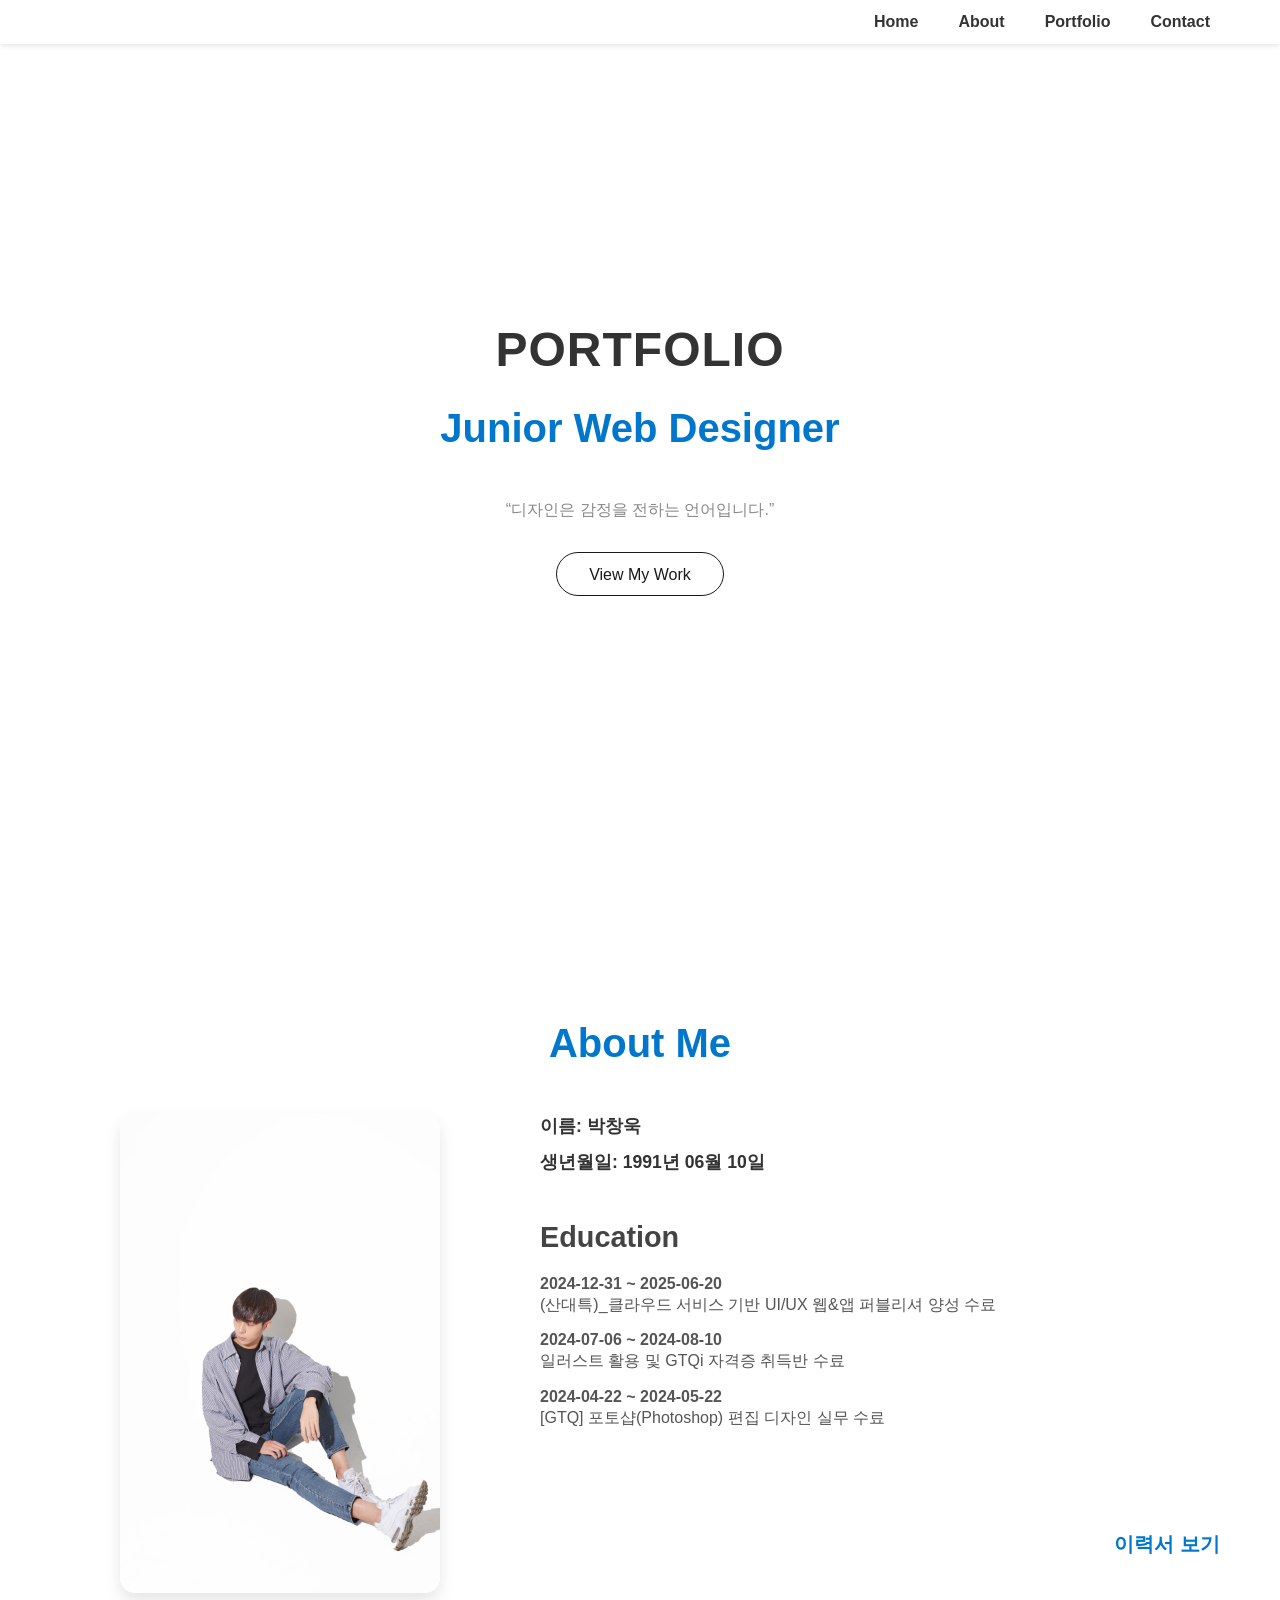
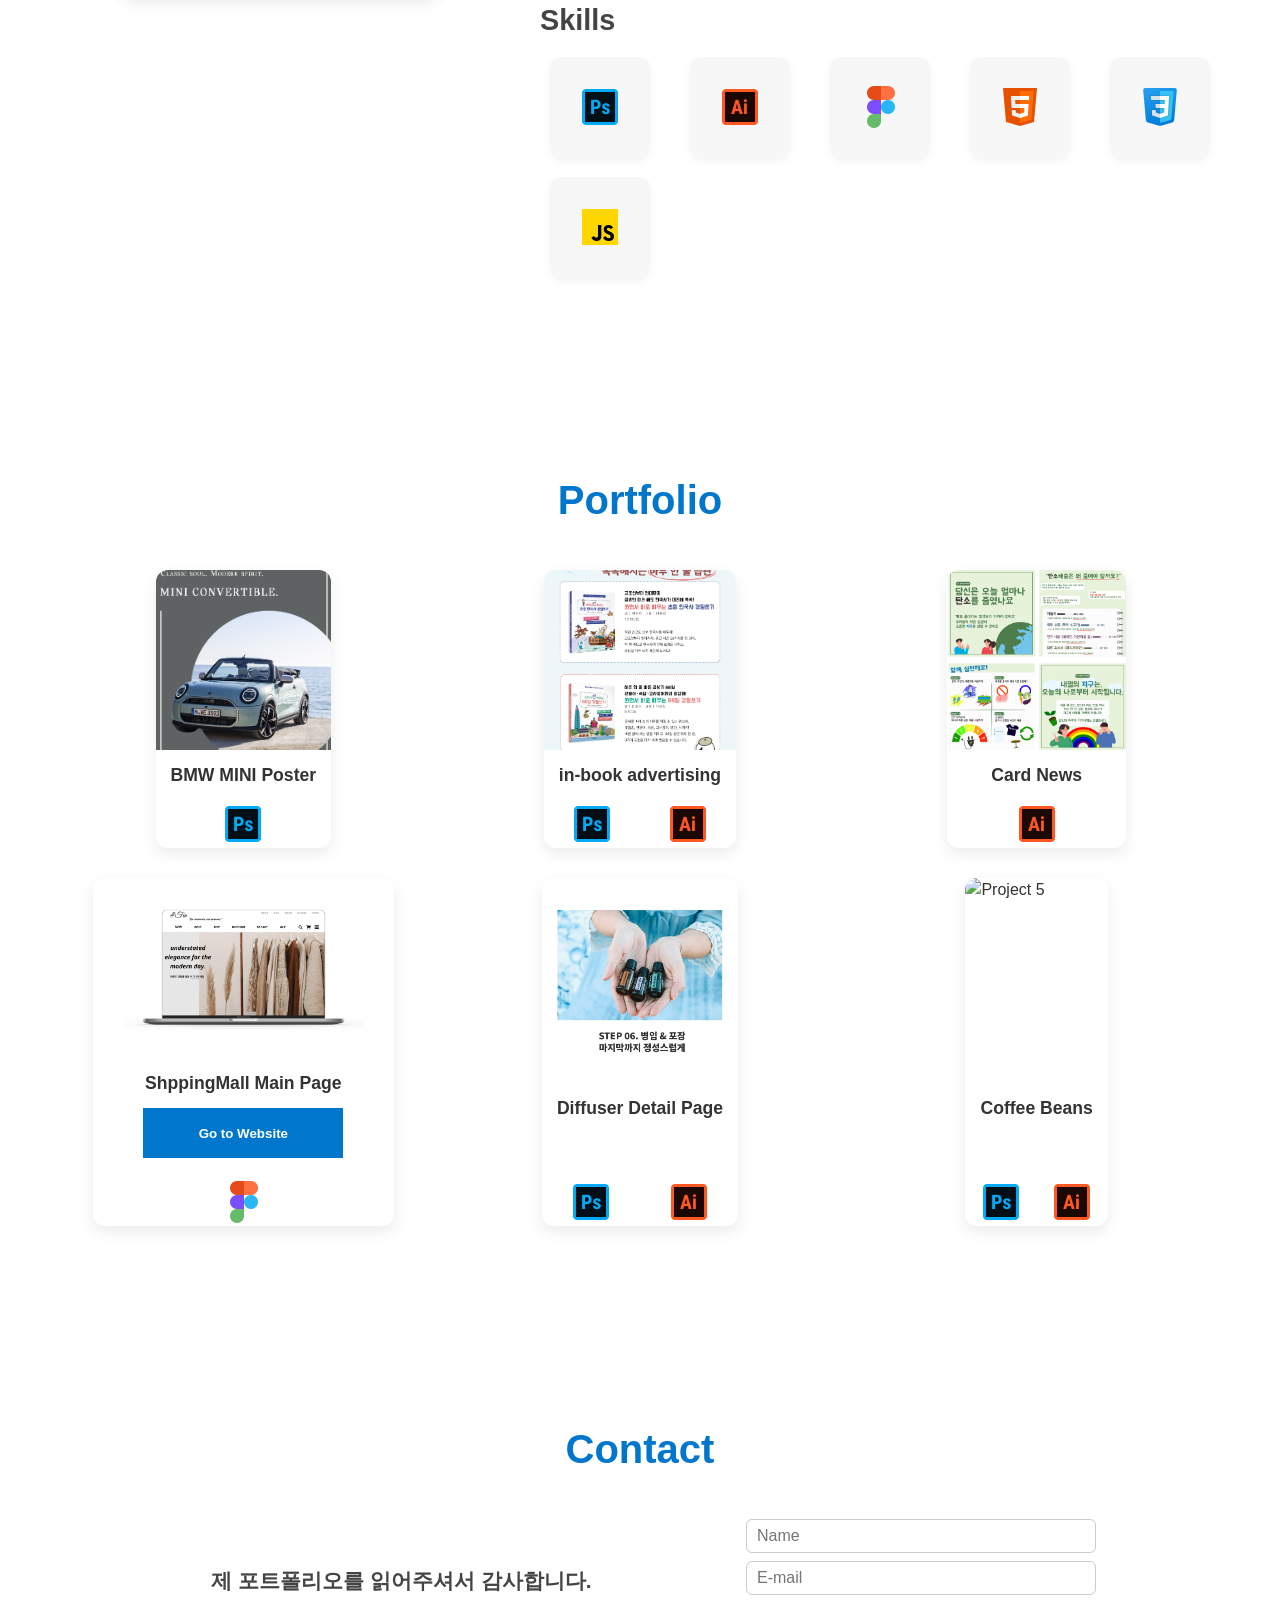
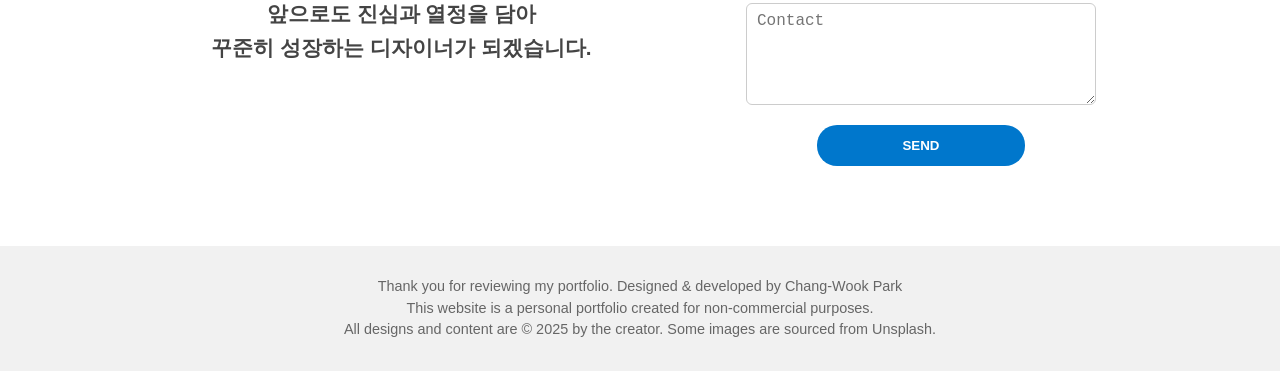
==== index.html @ ea486bee "Add files via upload" ====
<!DOCTYPE html>
<html lang="ko">
<head>
  <meta charset="UTF-8" />
  <meta name="viewport" content="width=device-width,initial-scale=1,minimum-scale=1,maximum-scale=1,user-scalable=no" />
  <title>신입 웹 디자이너 박창욱 포트폴리오</title>
  <link rel="stylesheet" href="style.css">
</head>
<body>

<header>
  <div class="container">
    <h1 class="logo"></h1>
    <nav>
      <ul>
        <li><a href="#intro" tabindex="1">Home</a></li>
        <li><a href="#about" tabindex="2">About</a></li>
        <li><a href="#portfolio" tabindex="3">Portfolio</a></li>
        <li><a href="#contact" tabindex="4">Contact</a></li>
      </ul>
    </nav>
  </div>
</header>

<section class="intro" id="intro">
  <div class="intro-inner">
    <h1>PORTFOLIO</h1>
    <h2>Junior Web Designer</h2>
    <p class="tagline">“디자인은 감정을 전하는 언어입니다.”</p>
    <a href="#portfolio" class="cta">View My Work</a>
  </div>
</section>

<section id="about" tabindex="-1">
  <h2>About Me</h2>
  <div class="about-flex">
    <div class="profile-pic">
      <img src="img/profile1.jpg" alt="프로필 사진" />
    </div>
    <div class="profile-info">
      <p><strong>이름:</strong> 박창욱</p>
      <p><strong>생년월일:</strong> 1991년 06월 10일</p>

      <div class="education">
        <h3>Education</h3>
        <ul>
          <li><strong>2024-12-31 ~ 2025-06-20</strong><br/>(산대특)_클라우드 서비스 기반 UI/UX 웹&amp;앱 퍼블리셔 양성 수료</li>
          <li><strong>2024-07-06 ~ 2024-08-10</strong><br/>일러스트 활용 및 GTQi 자격증 취득반 수료</li>
          <li><strong>2024-04-22 ~ 2024-05-22</strong><br/>[GTQ] 포토샵(Photoshop) 편집 디자인 실무 수료</li>
        </ul>
      </div>

      <div class="submit">
        <a href="img/박창욱 입사지원서.pdf" target="_blank"><p>이력서 보기</p></a>
        
      </div>

      <div class="skills">
        <h3>Skills</h3>
        <div class="skill-grid">
          <div class="skill-item"><img src="img/icons8-포토샵-48.png" alt="Skill 1" /></div>
          <div class="skill-item"><img src="img/icons8-어도비-일러스트-레이터-48.png" alt="Skill 2" /></div>
          <div class="skill-item"><img src="img/icons8-피그마-48.png" alt="Skill 3" /></div>
          <div class="skill-item"><img src="img/icons8-html-48.png" alt="Skill 4" /></div>
          <div class="skill-item"><img src="img/icons8-css3-48.png" alt="Skill 5" /></div>
          <div class="skill-item"><img src="img/icons8-자바-스크립트-48.png" alt="Skill 5" /></div>
          
        </div>
      </div>
    </div>
  </div>
</section>

<section id="portfolio" tabindex="-1">
  <h2>Portfolio</h2>

  <div class="portfolio-grid">
    <div class="item"  data-num="1" tabindex="0" data-img="img/MINI 포스터(완).png" data-title="BMW MINI Poster" >
      <img src="img/MINI 포스터(완).png" alt="Project 1"/>
      <h3>BMW MINI Poster</h3>
      <img class="icon" src="img/icons8-포토샵-48.png" alt="포토샵">
    </div>

    <div class="item" data-num="2"  tabindex="0" data-img="img/내지광고.jpg" data-title="in-book advertising">
      <img src="img/내지광고.jpg" alt="Project 2"/>
      <h3>in-book advertising</h3>
      <div class="pic">
         <img class="icon" src="img/icons8-포토샵-48.png" alt="포토샵">
      <img class="icon" src="img/icons8-어도비-일러스트-레이터-48.png" alt="일러스트">
      </div>
     
    </div>

    <div class="item" data-num="3"  tabindex="0" data-img="img/저탄소 카드뉴스.jpg" data-title="Card News">
      <img src="img/저탄소 카드뉴스.jpg" alt="Project 3"/>
      <h3>Card News</h3>
      <img class="icon" src="img/icons8-어도비-일러스트-레이터-48.png" alt="일러스트">
    </div>

    <div class="item" data-num="4"  tabindex="0" data-img="img/쇼핑몰 메인페이지.png" data-title="ShppingMall Main Page">
      <img src="img/쇼핑몰 메인페이지.png" alt="Project 4"/>
      <h3>ShppingMall Main Page</h3>
      <a href="https://www.figma.com/design/06BhdgY4nVLf5hZEMC6eKv/%ED%8F%AC%ED%8A%B8%ED%8F%B4%EB%A6%AC%EC%98%A4?node-id=15-3&m=dev&t=gw4wJwScBaz5dGKR-1" target="_blank">
      <button class="go">Go to Website</button>
      <img class="icon2" src="img/icons8-피그마-48.png" alt="피그마">
      </a>
    </div>

    <div class="item" data-num="5" id="item5" data-img="img/디퓨저 상세페이지 완완.jpg" data-title="Diffuser Detail Page">
      <img src="img/디퓨저 상세페이지 완완.jpg" alt="Project 4" />
      <h3>Diffuser Detail Page</h3>
      <div class="pic">
        <img class="icon3" src="img/icons8-포토샵-48.png" alt="포토샵">
      <img class="icon3" src="img/icons8-어도비-일러스트-레이터-48.png" alt="일러스트">
      </div>
    </div> 

     <div class="item" data-num="6" id="item5" data-img="img/원두 상세페이지 완완.jpg" data-title="Coffee Beans">
      <img src="img/원두 상세페이지 완완.jpg" alt="Project 5" />
      <h3>Coffee Beans</h3>
      <div class="pic">
        <img class="icon3" src="img/icons8-포토샵-48.png" alt="포토샵">
      <img class="icon3" src="img/icons8-어도비-일러스트-레이터-48.png" alt="일러스트">
      </div>
    </div> 

    <!-- <div class="item" data-num="6"  tabindex="0" data-img="img/원두 상세페이지.png" data-title="Coffee Beans">
      <img src="img/원두.png" alt="Project 6" />
      <h3>Coffee Beans</h3>
       <div class="pic">
        <img class="icon3" src="img/icons8-포토샵-48.png" alt="포토샵">
      <img class="icon3" src="img/icons8-어도비-일러스트-레이터-48.png" alt="일러스트">
      </div>
    </div> -->

  </div>
</section>

<section id="contact" tabindex="-1"> <h2>Contact</h2>
  <div class="wrap">
    <div class="last">
      <p>제 포트폴리오를 읽어주셔서 감사합니다.<br>
        앞으로도 진심과 열정을 담아 <br> 
        꾸준히 성장하는 디자이너가 되겠습니다.</p>
    </div>
    <div class="wrapcontact">
      <input type="text" id="name" class="name" placeholder="Name">
      <input type="email" id="email" class="email" placeholder="E-mail">
      <textarea name="text1" id="text1" placeholder="Contact"></textarea>
      <button class="send">SEND</button>
    </div>
  </div>
</section>

<footer>
  <p>Thank you for reviewing my portfolio. Designed & developed by Chang-Wook Park</p>
  <p>This website is a personal portfolio created for non-commercial purposes.</p>
  <p>All designs and content are © 2025 by the creator. Some images are sourced from Unsplash.</p>
</footer>

<!-- 모달 팝업 -->
<div id="modal" class="modal" role="dialog" aria-modal="true" aria-labelledby="modalTitle" tabindex="-1">
  <div class="modal-content">
    <button class="modal-close" aria-label="닫기">&times;</button>
    <h3 id="modalTitle"></h3>
    <img src="" alt="" />
  </div>
</div>

<script>
  const modal = document.getElementById('modal');
  const modalTitle = modal.querySelector('#modalTitle');
  const modalImg = modal.querySelector('img');
  const modalClose = modal.querySelector('.modal-close');

  document.querySelectorAll('.portfolio-grid .item').forEach(item => {
    item.addEventListener('click', (e) => {
      const temp =parseInt(item.getAttribute('data-num')) ;
      
          if(temp === 5 || temp === 6){
            return openModal2(item);
          }else{    
            return openModal(item)
            }
      }
    );
    item.addEventListener('keydown', e => {
      if(e.key === 'Enter') openModal(item);
    });
  });
 function openModal2(item) {
    modalTitle.textContent = item.dataset.title;
    modalImg.src = item.dataset.img;
    modalImg.alt = item.dataset.title;
    modal.classList.add('show');
    document.querySelector('.modal-content').classList.add('show2')
      document.querySelector('.modal-content img').classList.add('imgadd')
    modal.focus();
  }  

  function openModal(item) {
    modalTitle.textContent = item.dataset.title;
    modalImg.src = item.dataset.img;
    modalImg.alt = item.dataset.title;
    modal.classList.add('show');
    modal.focus();
  }

  function closeModal() {
    modal.classList.remove('show');
    document.querySelector('.modal-content').classList.remove('show2')
    document.querySelector('.modal-content img').classList.remove('imgadd')
    modalImg.src = '';
    modalTitle.textContent = '';
  }

  modalClose.addEventListener('click', closeModal);
  modal.addEventListener('click', e => {
    if(e.target === modal) closeModal();
  });
  window.addEventListener('keydown', e => {
    if(e.key === 'Escape' && modal.classList.contains('show')) {
      closeModal();
    }
  });
</script>

</body>
</html>
---- style.css ----
@import url('https://fonts.googleapis.com/css2?family=SUIT:wght@300;600&display=swap');
* {
                margin: 0;
                padding: 0;
                box-sizing: border-box;
}

body {
                font-family: 'Noto Sans KR', sans-serif;
                line-height: 1.5;
                background: #fff;
                color: #333;
                scroll-behavior: smooth;
}

a {
                text-decoration: none;
                color: inherit;
}

ul {
                list-style: none;
}

img {
                max-width: 100%;
                display: block;
}

/* 헤더 */
header {
                position: fixed;
                top: 0;
                width: 100%;
                background: #fff;
                box-shadow: 0 2px 5px rgba(0, 0, 0, 0.1);
                z-index: 1000;
}

.container {
                max-width: 1200px;
                margin: 0 auto;
                padding: 10px 20px;
                display: flex;
                justify-content: space-between;
                align-items: center;
}

/* .logo {
                font-weight: 700;
                font-size: 1.5rem;
                color: #0077cc;
} */

nav ul {
                display: flex;
                gap: 20px;
}

nav ul li a {
                font-weight: 600;
                padding: 8px 10px;
                border-radius: 4px;
                transition: background-color 0.3s ease;
}

nav ul li a:hover,
nav ul li a:focus {
                background-color: #0077cc;
                color: white;
                outline: none;
}

/* 메인 비주얼 */
.intro {
  height: 100vh;
  display: flex;
  align-items: center;
  justify-content: center;
  text-align: center;
  background-color: #fff;
  padding: 2rem;
}

.intro-inner {
  animation: fadeIn 1.2s ease-in-out;
}

h1 {
  font-size: 3rem;
  font-weight: 600;
  letter-spacing: 1px;
}

h2 {
  font-size: 1.5rem;
  font-weight: 300;
  color: #666;
  margin: 0.8rem 0 1.5rem;
}

.tagline {
  font-size: 1rem;
  color: #888;
  margin-bottom: 2.5rem;
}

.cta {
  text-decoration: none;
  padding: 0.8rem 2rem;
  border: 1px solid #1a1a1a;
  border-radius: 40px;
  color: #1a1a1a;
  font-weight: 500;
  transition: all 0.3s ease;
}

.cta:hover {
  background-color: #1a1a1a;
  color: #fff;
}

@keyframes fadeIn {
  from { opacity: 0; transform: translateY(30px); }
  to { opacity: 1; transform: translateY(0); }
}

/* 섹션 공통 */
section {
                padding: 100px 20px 80px;
                max-width: 1200px;
                margin: 0 auto;
}

section h2 {
                font-size: 2.5rem;
                font-weight: 700;
                margin-bottom: 40px;
                color: #0077cc;
                text-align: center;
}

/* About 섹션 */
#about .about-flex {
                display: flex;
                flex-wrap: wrap;
                gap: 40px;
                align-items: flex-start;
                justify-content: center;
}

.profile-pic {
                flex: 1 1 280px;
                max-width: 320px;
                margin-left: 60px;
                margin-right: 60px;
                border-radius: 15px;
                overflow: hidden;
                box-shadow: 0 8px 16px rgba(0, 0, 0, 0.1);
}

.profile-pic img {
                width: 100%;
                height: 100%;
                object-fit: cover;
                display: block;
}

.profile-info {
                flex: 2 1 480px;
}

.profile-info p {
                font-size: 1.1rem;
                margin-bottom: 10px;
                font-weight: 600;
}

.portfolio-grid .go {
                width: 200px;
                height: 50px;
                border-radius: 0;
                margin: auto;
                display: flex;
                justify-content: center;
                align-items: center;

}

.portfolio-grid .icon{
                width: 10px;
                height: 10px;
}

.icon{
                width: auto !important;
                height: auto !important;
                margin: auto;
}
.icon2{
                width: auto !important;
                height: auto !important;
                margin: auto;
                margin-top: 20px;      
}
.pic{
                display: flex;
                
}
.icon3{
                width: auto !important;
                height: auto !important;
                margin: auto;
                margin-top: 20px;
                display: flex;
}



/* Education */
.education {
                margin-top: 40px;
}

.education h3 {
                font-size: 1.8rem;
                margin-bottom: 15px;
                color: #444;
                font-weight: 700;
}

.education ul li {
                font-weight: 500;
                font-size: 1rem;
                margin-bottom: 15px;
                color: #555;
                line-height: 1.3;
}

/* submit */
.submit{
  margin-top: 100px;
  color: #0077cc;
  text-align: end;
}
.submit p{
  font-size: 20px;
}

/* Skills */
.skills {
                margin-top: 40px;
}

.skills h3 {
                font-size: 1.8rem;
                margin-bottom: 15px;
                color: #444;
                font-weight: 700;
}

.skill-grid {
                display: grid;
                grid-template-columns: repeat(auto-fit, minmax(100px, 1fr));
                gap: 20px;
                justify-items: center;
                align-items: center;
}

.skill-item {
                background: #f7f7f7;
                border-radius: 12px;
                box-shadow: 0 4px 8px rgba(0, 0, 0, 0.05);
                padding: 15px;
                width: 100px;
                height: 100px;
                display: flex;
                justify-content: center;
                align-items: center;
                cursor: default;
                transition: transform 0.3s ease;
}

.skill-item img {
                max-width: 60px;
                max-height: 60px;
                object-fit: contain;
}

.skill-item:hover {
                transform: scale(1.1);
}

/* Portfolio */
#portfolio .portfolio-grid {
                display: grid;
                grid-template-columns: repeat(auto-fit, minmax(280px, 1fr));
                gap: 30px;
                justify-items: center;
                align-items: stretch;
}

.portfolio-grid .item {
                background: #fff;
                border-radius: 12px;
                box-shadow: 0 6px 15px rgba(0, 0, 0, 0.08);
                overflow: hidden;
                cursor: pointer;
                outline: none;
                transition: transform 0.3s ease;
                display: flex;
                flex-direction: column;
}

.portfolio-grid .item:hover,
.portfolio-grid .item:focus {
                transform: translateY(-8px);
                box-shadow: 0 12px 25px rgba(0, 0, 0, 0.15);
}

.portfolio-grid .item img {
                width: 100%;
                height: 180px;
                object-fit: cover;
                display: block;
}

.portfolio-grid .item h3 {
                font-weight: 700;
                font-size: 1.1rem;
                padding: 12px 15px;
                text-align: center;
                flex-grow: 1;
                display: flex;
                align-items: center;
                justify-content: center;
}

/* 모달 팝업 */
.modal {
                display: none;
                position: fixed;
                inset: 0;
                background: rgba(0, 0, 0, 0.75);
                justify-content: center;
                align-items: center;
                z-index: 9999;
                padding: 20px;
}

.modal.show {
                display: flex;
}

.modal .show2 {
                overflow-y: scroll;
                width: auto;
}

.modal-content {
                background: white;
                border-radius: 15px;
                max-width: 90vw;
                max-height: 90vh;
                padding: 20px;
                position: relative;
                overflow: auto;
                text-align: center;
                box-shadow: 0 8px 24px rgba(0, 0, 0, 0.3);
}

.modal-content img {
                max-width: 100%;
                max-height: 70vh;
                border-radius: 10px;
}

.modal-content .imgadd {
               width: 100%;
                max-height: none;
                border-radius: 10px;
}


.modal-content h3 {
                margin-bottom: 15px;
                font-weight: 700;
                font-size: 1.5rem;
                color: #0077cc;
}

.modal-close {
                position: absolute;
                top: 0;
                right: 0;
                background: transparent;
                border: none;
                font-size: 2rem;
                font-weight: 700;
                cursor: pointer;
                color: #333;
                transition: color 0.3s ease;
}

.modal-close:hover,
.modal-close:focus {
                color: #0077cc;
                outline: none;
}

/* Contact */
#contact {
                text-align: center;
                color: #555;
}

#contact .wrap {
                display: flex;
                flex-wrap: wrap;
                justify-content: center;
                gap: 40px;
}

#contact .last {
                width: 45%;
                min-width: 260px;
                box-sizing: border-box;
                padding-top: 45px;
                padding-left: 85px;
}

#contact .last p {
                font-size: 1.3rem;
                color: #444;
                margin-bottom: 18px;
                line-height: 1.6;
                text-align: center;
                font-weight: bold;
}

#contact .wrapcontact {
                width: 45%;
                min-width: 260px;
                margin-left: 0;
                box-sizing: border-box;
                display: flex;
                flex-direction: column;
                align-items: center;
}

.wrapcontact input {
                display: block;
                margin-bottom: 8px;
                width: 90%;
                max-width: 350px;
                height: 38px;
                padding: 6px 10px;
                font-size: 1rem;
                border-radius: 6px;
                border: 1px solid #ccc;
                box-sizing: border-box;
}

.wrapcontact .send {
                width: 40%;
                height: 20%;
}

textarea {
                width: 90%;
                max-width: 350px;
                height: 120px;
                padding: 8px 10px;
                font-size: 1rem;
                border-radius: 6px;
                border: 1px solid #ccc;
                box-sizing: border-box;
                resize: vertical;
}

button {
                margin-top: 20px;
                width: 55px;
                height: 38px;
                border: 0;
                cursor: pointer;
                background: #0077cc;
                color: #fff;
                font-weight: 700;
                border-radius: 20px;
                transition: background 0.3s;
}

button:hover,
button:focus {
                background: #005fa3;
                outline: none;
}

footer {
                text-align: center;
                padding: 30px 20px;
                background: #f1f1f1;
                color: #666;
                font-size: 0.9rem;
}
/* 슬라이더 */
.slider {
  overflow: hidden;
  width: 100%;
  max-width: 1200px;
  margin: 0 auto;
}

.slides {
  display: flex;
  transition: transform 0.6s ease;
}

.slides .item {
  flex: 0 0 calc(100% / 3); /* 한 화면에 3개 */
  padding: 10px;
  box-sizing: border-box;
  text-align: center;
}


/* 반응형*/
@media (max-width: 900px) {
                #contact .wrap {
                                flex-direction: column;
                                align-items: center;
                                gap: 24px;
                }

                #contact .last,
                #contact .wrapcontact {
                                width: 90%;
                                min-width: 0;
                                margin-left: 0;
                }

                #contact .last {
                                width: 90%;
                                min-width: 0;
                                padding-top: 24px;
                                padding-left: 0;
                }

                .profile-info {
                                flex: none;
                }
}

@media (max-width: 768px) {
                .about-flex {
                                flex-direction: column;
                                align-items: center;
                }

                .profile-info {
                                max-width: 100%;
                }

                nav ul {
                                gap: 10px;
                }

                .main-visual h1 {
                                font-size: 2.2rem;
                }

                section {
                                padding: 70px 15px 60px;
                }

                .wrapcontact input,
                textarea {
                                width: 100%;
                                max-width: 100%;
                                font-size: 0.95rem;
                }

                button {
                                width: 100%;
                                min-width: 0;
                }

                #contact .last {
                                width: 100%;
                                padding-top: 16px;
                                padding-left: 0;
                }

                #contact .last p {
                                font-size: 20px;
                                text-align: center;
                }

                #about .about-flex {
                                align-items: center;
                }

                .wrapcontact .send {
                                width: 100px;
                                height: 40px;
                }

                .modal-close {
                                position: absolute;
                                top: 0;
                                right: 0;
                }
                .modal-close{
                                width: 60px;
                                height: 40px;
                                
                }
}
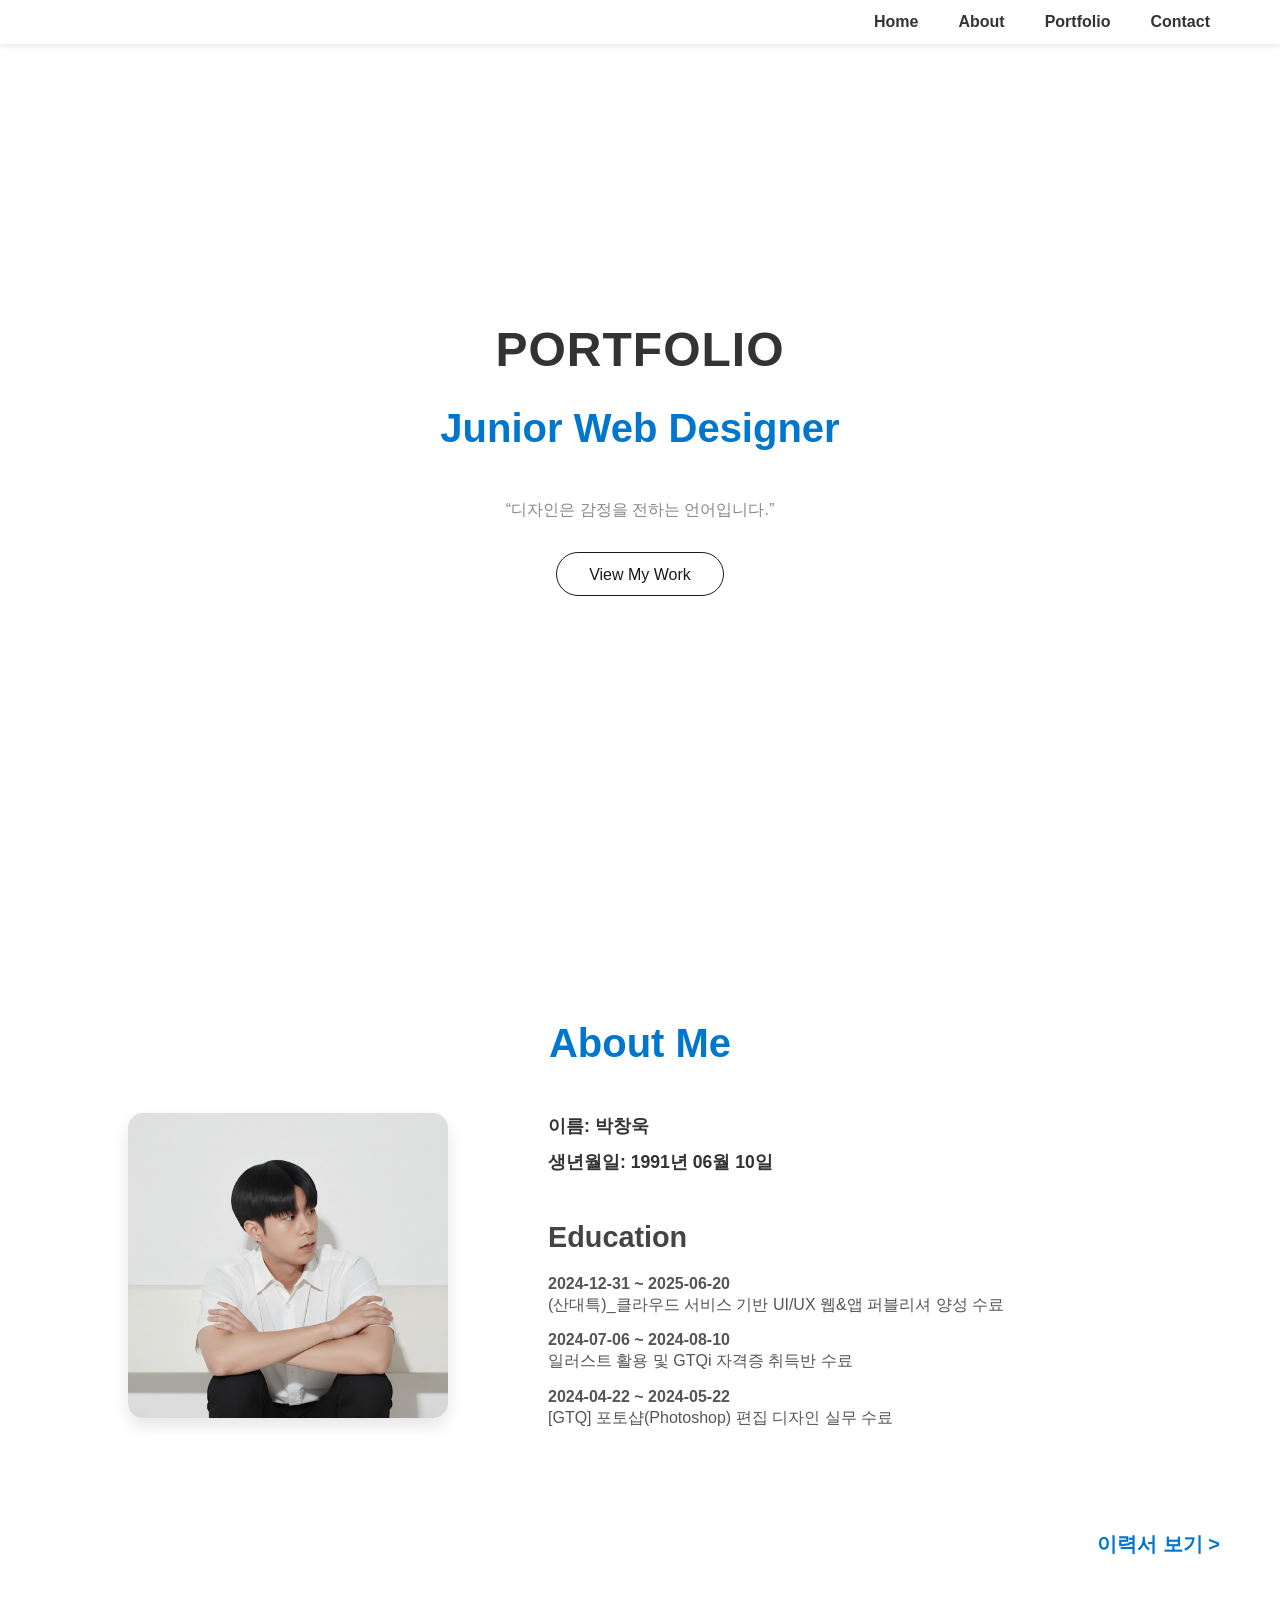
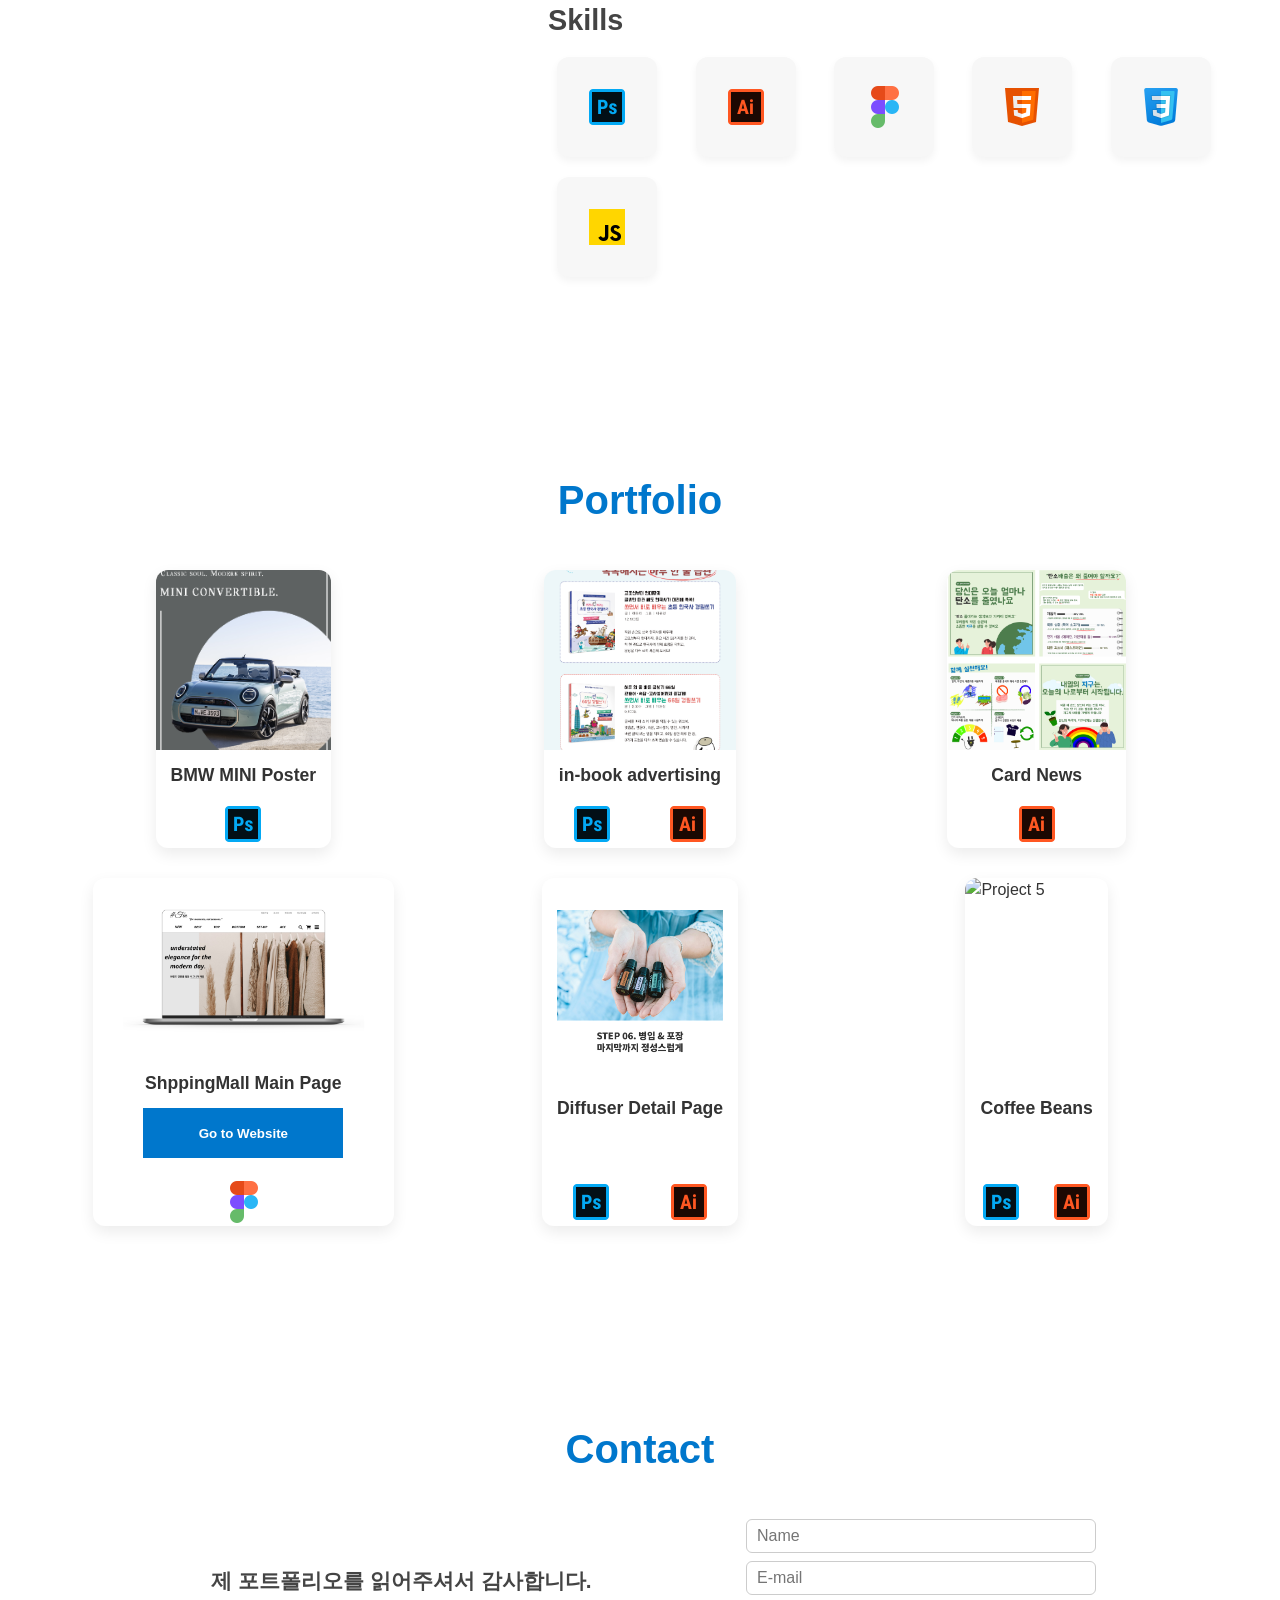
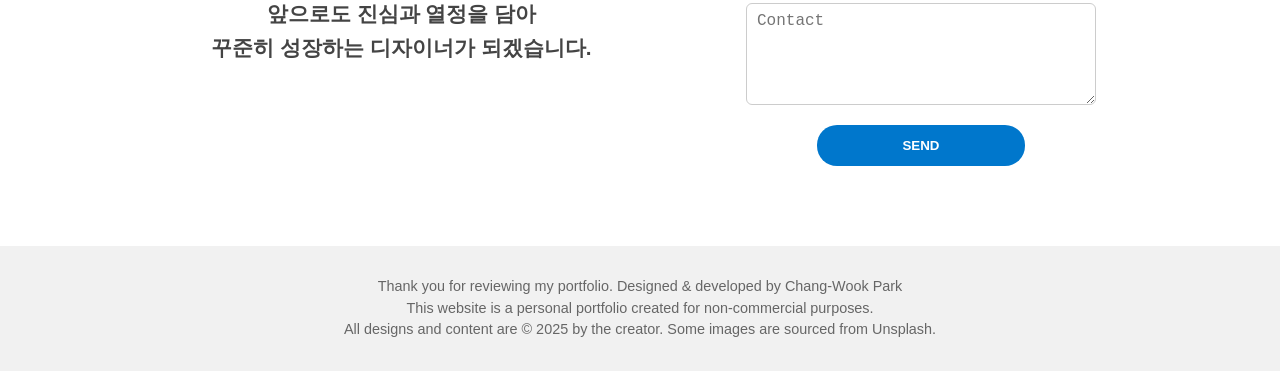
==== commit e0f55b2e: "Add files via upload" ====
--- a/index.html
+++ b/index.html
@@ -35,7 +35,7 @@
   <h2>About Me</h2>
   <div class="about-flex">
     <div class="profile-pic">
-      <img src="img/profile1.jpg" alt="프로필 사진" />
+      <img src="./img/profile.jpg" alt="프로필 사진" />
     </div>
     <div class="profile-info">
       <p><strong>이름:</strong> 박창욱</p>
@@ -51,7 +51,7 @@
       </div>
 
       <div class="submit">
-        <a href="img/박창욱 입사지원서.pdf" target="_blank"><p>이력서 보기</p></a>
+        <a href="img/박창욱 입사지원서.pdf" target="_blank"><p>이력서 보기 ></p></a>
         
       </div>
 
@@ -106,8 +106,8 @@
       </a>
     </div>
 
-    <div class="item" data-num="5" id="item5" data-img="img/디퓨저 상세페이지 완완.jpg" data-title="Diffuser Detail Page">
-      <img src="img/디퓨저 상세페이지 완완.jpg" alt="Project 4" />
+    <div class="item" data-num="5" id="item5" data-img="img/디퓨저 상세페이지 수정 최종.jpg" data-title="Diffuser Detail Page">
+      <img src="img/디퓨저 상세페이지 수정 최종.jpg" alt="Project 4" />
       <h3>Diffuser Detail Page</h3>
       <div class="pic">
         <img class="icon3" src="img/icons8-포토샵-48.png" alt="포토샵">
@@ -115,8 +115,8 @@
       </div>
     </div> 
 
-     <div class="item" data-num="6" id="item5" data-img="img/원두 상세페이지 완완.jpg" data-title="Coffee Beans">
-      <img src="img/원두 상세페이지 완완.jpg" alt="Project 5" />
+     <div class="item" data-num="6" id="item5" data-img="img/원두 상세페이지 수정(완).jpg" data-title="Coffee Beans">
+      <img src="img/원두 상세페이지 수정(완).jpg" alt="Project 5" />
       <h3>Coffee Beans</h3>
       <div class="pic">
         <img class="icon3" src="img/icons8-포토샵-48.png" alt="포토샵">
--- a/style.css
+++ b/style.css
@@ -152,7 +152,7 @@
 .profile-pic {
                 flex: 1 1 280px;
                 max-width: 320px;
-                margin-left: 60px;
+                margin-left: 68px;
                 margin-right: 60px;
                 border-radius: 15px;
                 overflow: hidden;
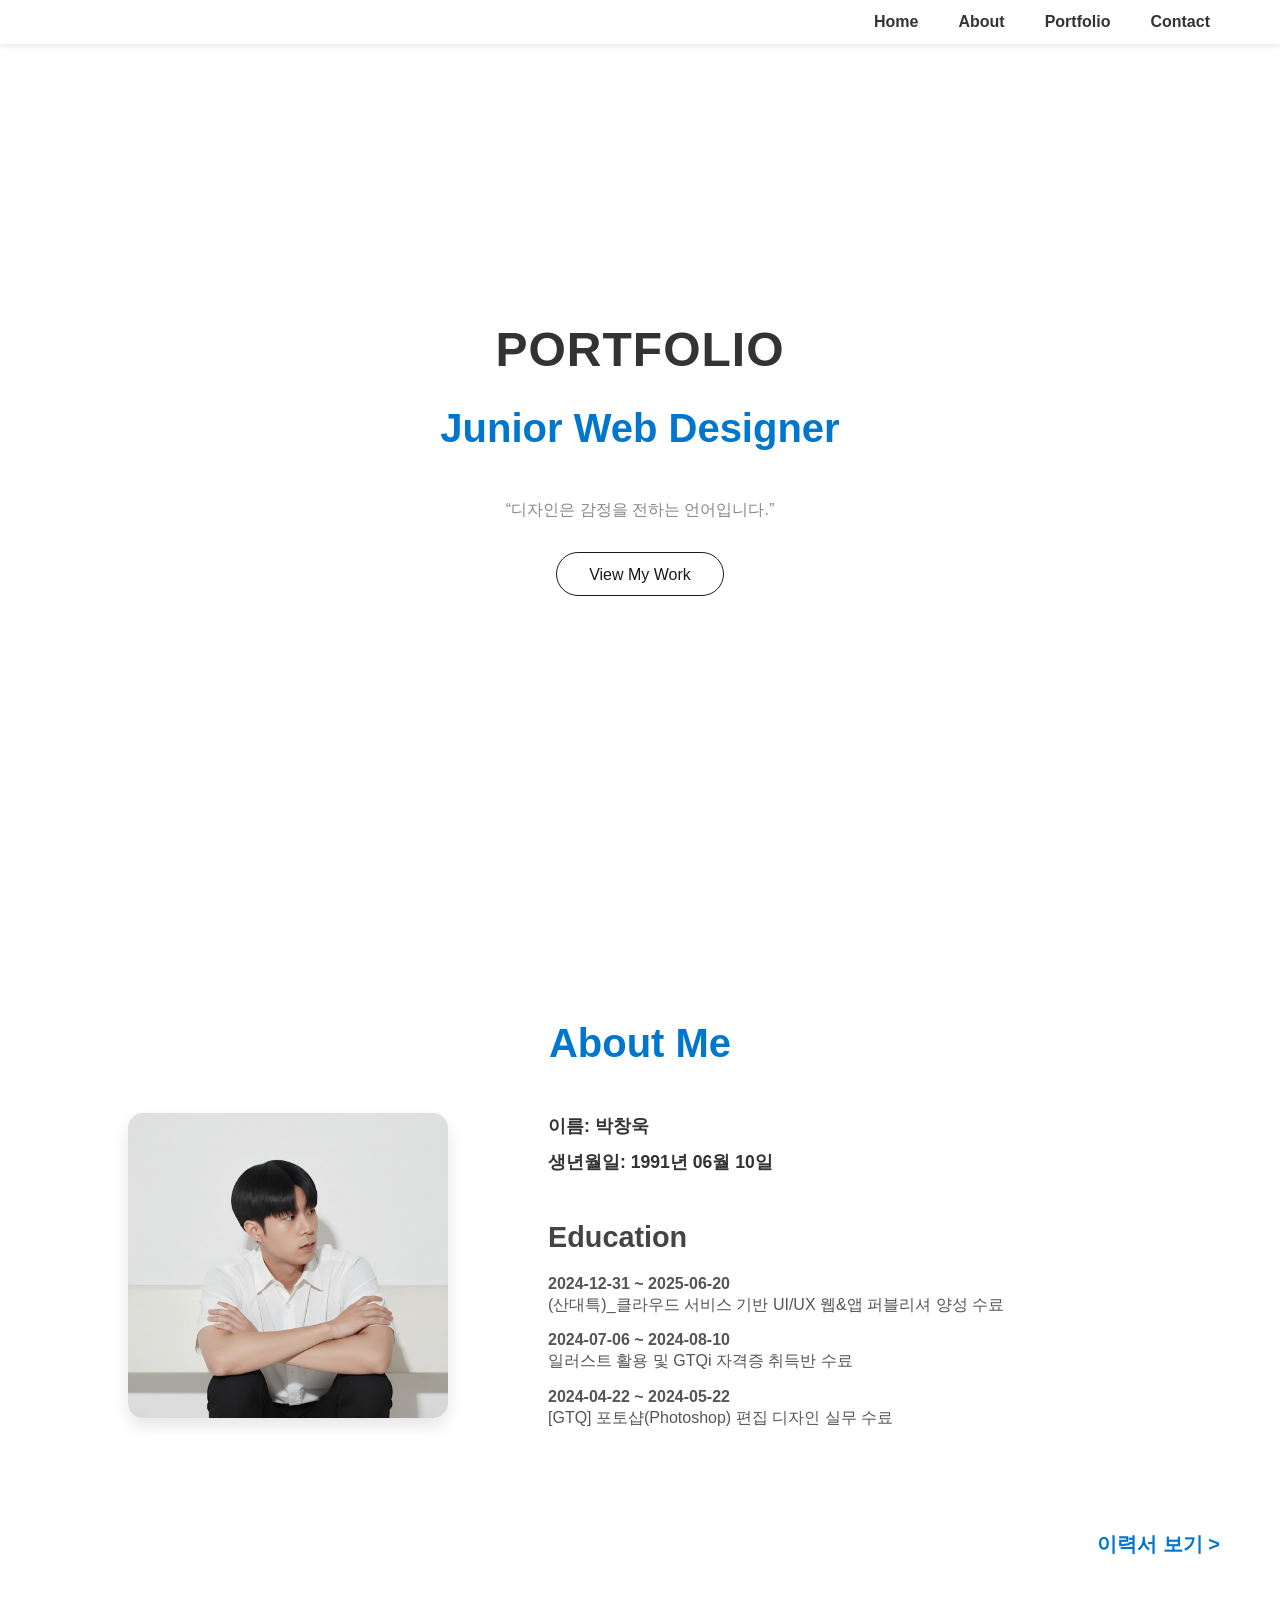
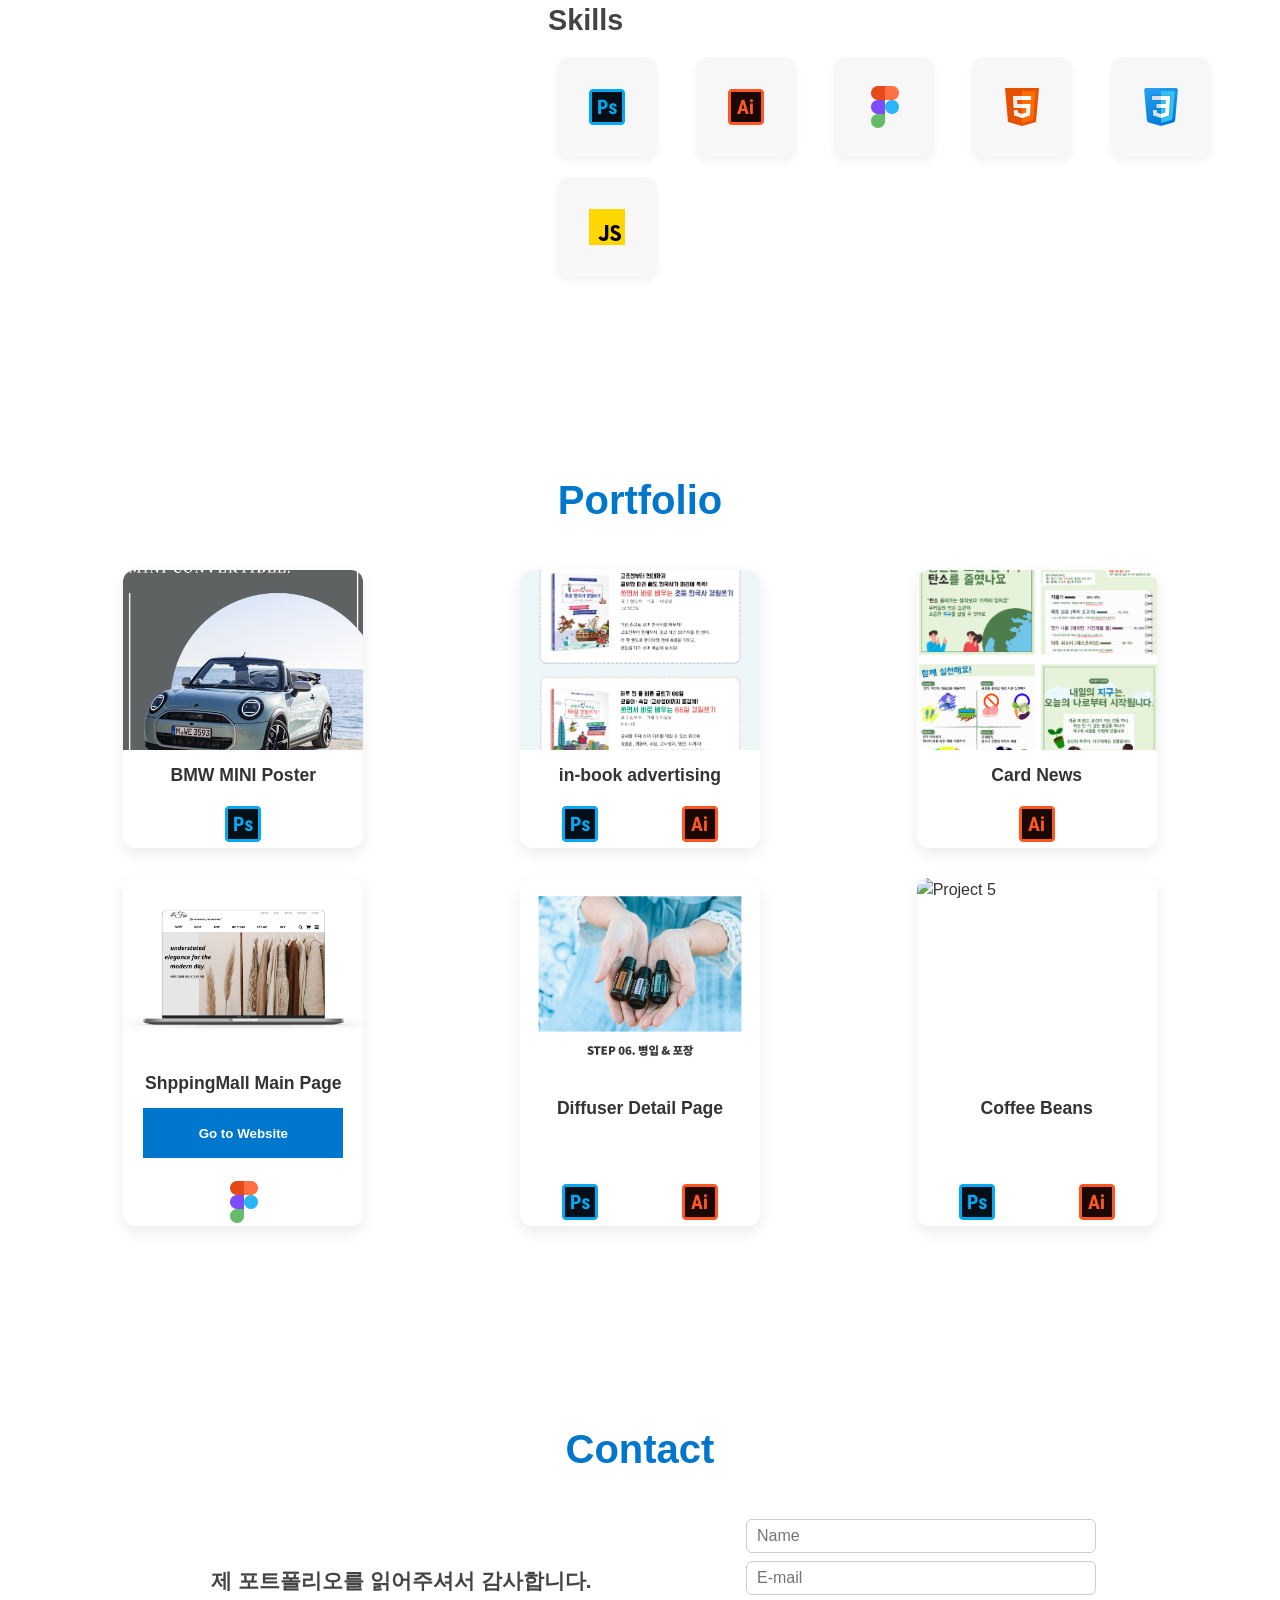
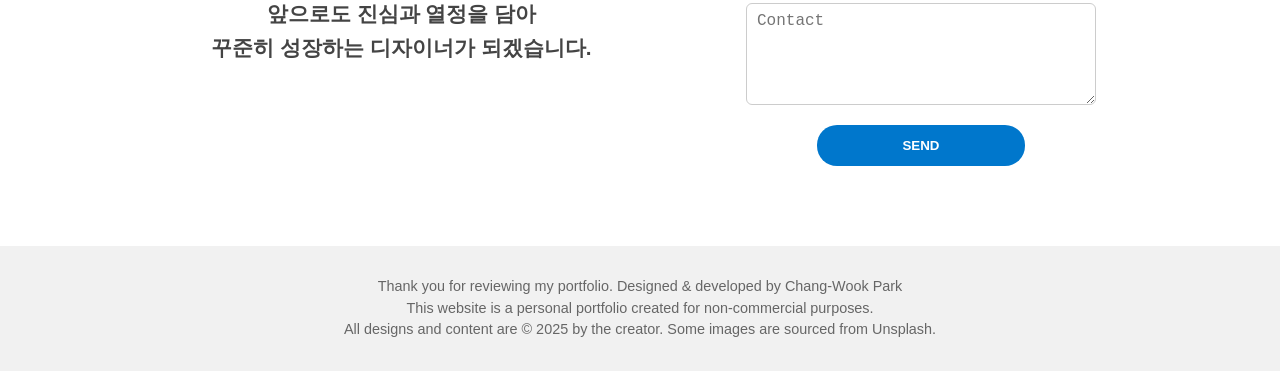
==== commit 925f3597: "Add files via upload" ====
--- a/index.html
+++ b/index.html
@@ -161,7 +161,7 @@
 <!-- 모달 팝업 -->
 <div id="modal" class="modal" role="dialog" aria-modal="true" aria-labelledby="modalTitle" tabindex="-1">
   <div class="modal-content">
-    <button class="modal-close" aria-label="닫기">&times;</button>
+      <button class="modal-close" aria-label="닫기">&times;</button>
     <h3 id="modalTitle"></h3>
     <img src="" alt="" />
   </div>
--- a/style.css
+++ b/style.css
@@ -319,7 +319,7 @@
 }
 
 .portfolio-grid .item img {
-                width: 100%;
+                width: 240px;
                 height: 180px;
                 object-fit: cover;
                 display: block;
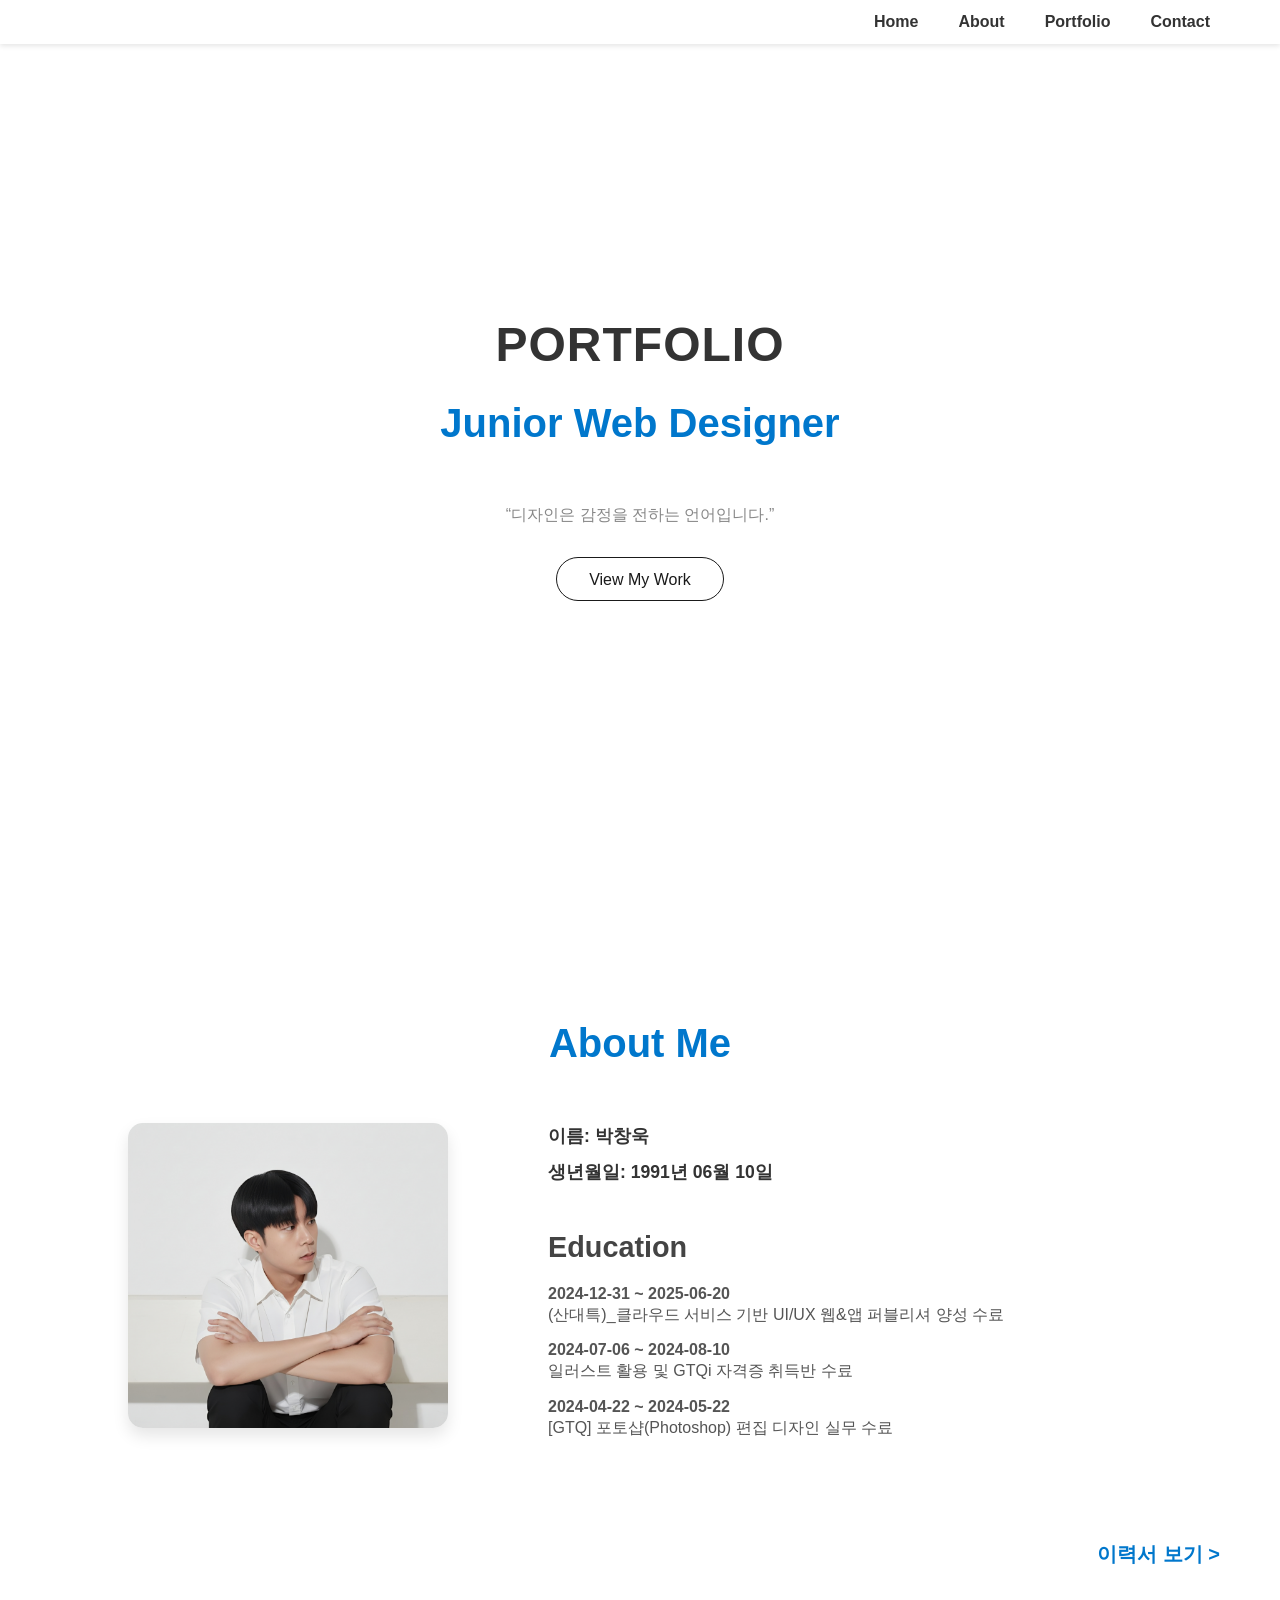
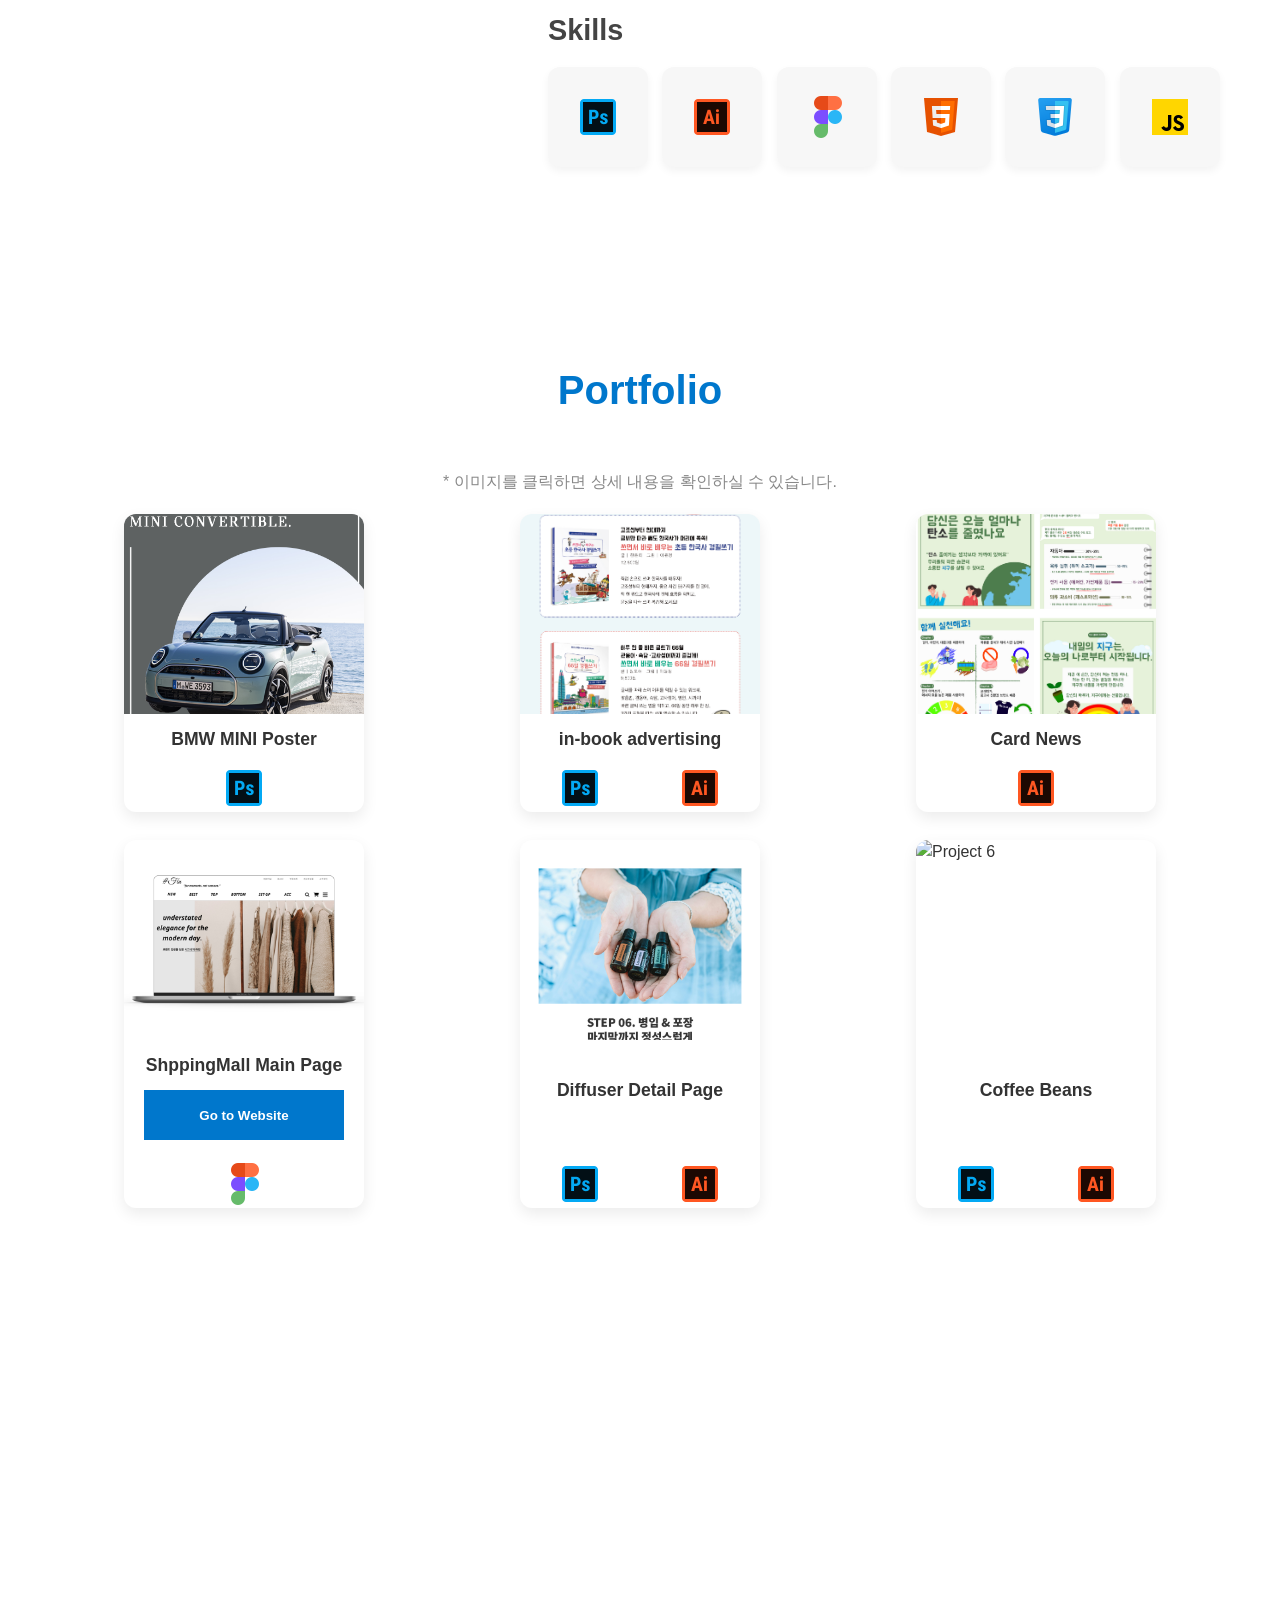
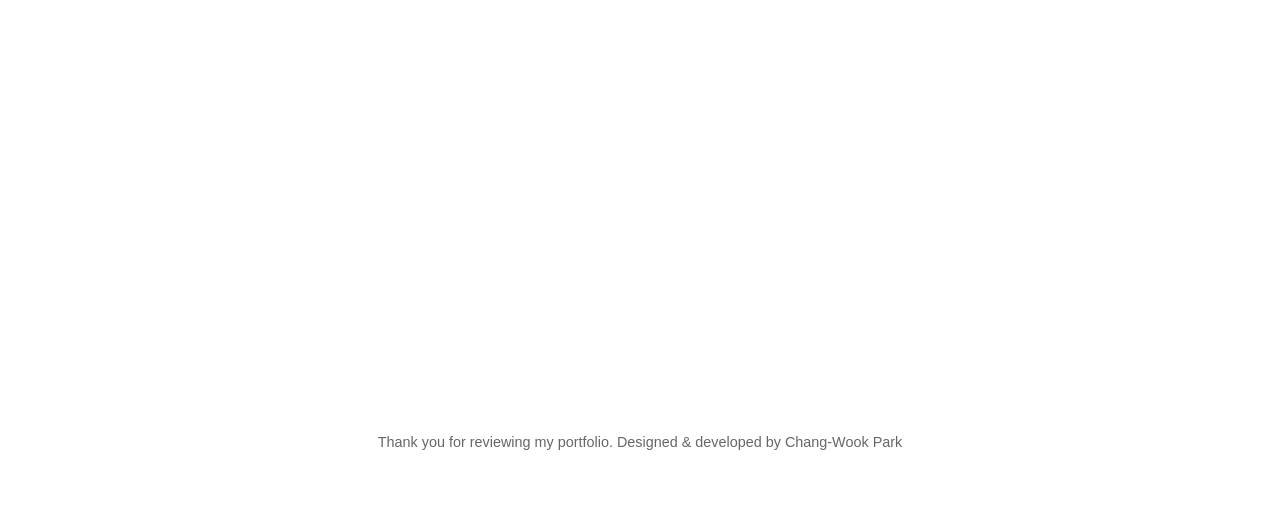
==== commit 2c1dd204: "Add files via upload" ====
--- a/index.html
+++ b/index.html
@@ -2,7 +2,7 @@
 <html lang="ko">
 <head>
   <meta charset="UTF-8" />
-  <meta name="viewport" content="width=device-width,initial-scale=1,minimum-scale=1,maximum-scale=1,user-scalable=no" />
+  <meta name="viewport" content="width=device-width,initial-scale=1,minimum-scale=1,maximum-scale=1,user-scalable=no,interactive-widget=resizes-content" />
   <title>신입 웹 디자이너 박창욱 포트폴리오</title>
   <link rel="stylesheet" href="style.css">
 </head>
@@ -31,7 +31,7 @@
   </div>
 </section>
 
-<section id="about" tabindex="-1">
+<section id="about" class="reveal" tabindex="-1">
   <h2>About Me</h2>
   <div class="about-flex">
     <div class="profile-pic">
@@ -40,7 +40,6 @@
     <div class="profile-info">
       <p><strong>이름:</strong> 박창욱</p>
       <p><strong>생년월일:</strong> 1991년 06월 10일</p>
-
       <div class="education">
         <h3>Education</h3>
         <ul>
@@ -49,12 +48,9 @@
           <li><strong>2024-04-22 ~ 2024-05-22</strong><br/>[GTQ] 포토샵(Photoshop) 편집 디자인 실무 수료</li>
         </ul>
       </div>
-
       <div class="submit">
         <a href="img/박창욱 입사지원서.pdf" target="_blank"><p>이력서 보기 ></p></a>
-        
-      </div>
-
+      </div>
       <div class="skills">
         <h3>Skills</h3>
         <div class="skill-grid">
@@ -63,85 +59,68 @@
           <div class="skill-item"><img src="img/icons8-피그마-48.png" alt="Skill 3" /></div>
           <div class="skill-item"><img src="img/icons8-html-48.png" alt="Skill 4" /></div>
           <div class="skill-item"><img src="img/icons8-css3-48.png" alt="Skill 5" /></div>
-          <div class="skill-item"><img src="img/icons8-자바-스크립트-48.png" alt="Skill 5" /></div>
-          
+          <div class="skill-item"><img src="img/icons8-자바-스크립트-48.png" alt="Skill 6" /></div>
         </div>
       </div>
     </div>
   </div>
 </section>
 
-<section id="portfolio" tabindex="-1">
+<section id="portfolio" class="reveal" tabindex="-1">
   <h2>Portfolio</h2>
-
+  <p style="text-align: center; color: #888; margin-bottom: 20px;">
+    * 이미지를 클릭하면 상세 내용을 확인하실 수 있습니다.</p>
   <div class="portfolio-grid">
-    <div class="item"  data-num="1" tabindex="0" data-img="img/MINI 포스터(완).png" data-title="BMW MINI Poster" >
+    <div class="item" data-num="1" tabindex="0" data-img="img/MINI 포스터(완).png" data-title="BMW MINI Poster" >
       <img src="img/MINI 포스터(완).png" alt="Project 1"/>
       <h3>BMW MINI Poster</h3>
       <img class="icon" src="img/icons8-포토샵-48.png" alt="포토샵">
     </div>
-
     <div class="item" data-num="2"  tabindex="0" data-img="img/내지광고.jpg" data-title="in-book advertising">
       <img src="img/내지광고.jpg" alt="Project 2"/>
       <h3>in-book advertising</h3>
       <div class="pic">
          <img class="icon" src="img/icons8-포토샵-48.png" alt="포토샵">
-      <img class="icon" src="img/icons8-어도비-일러스트-레이터-48.png" alt="일러스트">
-      </div>
-     
-    </div>
-
+         <img class="icon" src="img/icons8-어도비-일러스트-레이터-48.png" alt="일러스트">
+      </div>
+    </div>
     <div class="item" data-num="3"  tabindex="0" data-img="img/저탄소 카드뉴스.jpg" data-title="Card News">
       <img src="img/저탄소 카드뉴스.jpg" alt="Project 3"/>
       <h3>Card News</h3>
       <img class="icon" src="img/icons8-어도비-일러스트-레이터-48.png" alt="일러스트">
     </div>
-
     <div class="item" data-num="4"  tabindex="0" data-img="img/쇼핑몰 메인페이지.png" data-title="ShppingMall Main Page">
       <img src="img/쇼핑몰 메인페이지.png" alt="Project 4"/>
       <h3>ShppingMall Main Page</h3>
-      <a href="https://www.figma.com/design/06BhdgY4nVLf5hZEMC6eKv/%ED%8F%AC%ED%8A%B8%ED%8F%B4%EB%A6%AC%EC%98%A4?node-id=15-3&m=dev&t=gw4wJwScBaz5dGKR-1" target="_blank">
-      <button class="go">Go to Website</button>
-      <img class="icon2" src="img/icons8-피그마-48.png" alt="피그마">
+      <a href="https://www.figma.com/design/..." target="_blank">
+        <button class="go">Go to Website</button>
+        <img class="icon2" src="img/icons8-피그마-48.png" alt="피그마">
       </a>
     </div>
-
-    <div class="item" data-num="5" id="item5" data-img="img/디퓨저 상세페이지 수정 최종.jpg" data-title="Diffuser Detail Page">
-      <img src="img/디퓨저 상세페이지 수정 최종.jpg" alt="Project 4" />
+    <div class="item" data-num="5" data-img="img/디퓨저 상세페이지 수정 최종.jpg" data-title="Diffuser Detail Page">
+      <img src="img/디퓨저 상세페이지 수정 최종.jpg" alt="Project 5" />
       <h3>Diffuser Detail Page</h3>
       <div class="pic">
         <img class="icon3" src="img/icons8-포토샵-48.png" alt="포토샵">
-      <img class="icon3" src="img/icons8-어도비-일러스트-레이터-48.png" alt="일러스트">
+        <img class="icon3" src="img/icons8-어도비-일러스트-레이터-48.png" alt="일러스트">
       </div>
     </div> 
-
-     <div class="item" data-num="6" id="item5" data-img="img/원두 상세페이지 수정(완).jpg" data-title="Coffee Beans">
-      <img src="img/원두 상세페이지 수정(완).jpg" alt="Project 5" />
+    <div class="item" data-num="6" data-img="img/원두 상세페이지 수정(완).jpg" data-title="Coffee Beans">
+      <img src="img/원두 상세페이지 수정(완).jpg" alt="Project 6" />
       <h3>Coffee Beans</h3>
       <div class="pic">
         <img class="icon3" src="img/icons8-포토샵-48.png" alt="포토샵">
-      <img class="icon3" src="img/icons8-어도비-일러스트-레이터-48.png" alt="일러스트">
+        <img class="icon3" src="img/icons8-어도비-일러스트-레이터-48.png" alt="일러스트">
       </div>
     </div> 
-
-    <!-- <div class="item" data-num="6"  tabindex="0" data-img="img/원두 상세페이지.png" data-title="Coffee Beans">
-      <img src="img/원두.png" alt="Project 6" />
-      <h3>Coffee Beans</h3>
-       <div class="pic">
-        <img class="icon3" src="img/icons8-포토샵-48.png" alt="포토샵">
-      <img class="icon3" src="img/icons8-어도비-일러스트-레이터-48.png" alt="일러스트">
-      </div>
-    </div> -->
-
-  </div>
-</section>
-
-<section id="contact" tabindex="-1"> <h2>Contact</h2>
+  </div>
+</section>
+
+<section id="contact" class="reveal" tabindex="-1">
+  <h2>Contact</h2>
   <div class="wrap">
     <div class="last">
-      <p>제 포트폴리오를 읽어주셔서 감사합니다.<br>
-        앞으로도 진심과 열정을 담아 <br> 
-        꾸준히 성장하는 디자이너가 되겠습니다.</p>
+      <p>제 포트폴리오를 읽어주셔서 감사합니다.<br>앞으로도 진심과 열정을 담아 <br> 꾸준히 성장하는 디자이너가 되겠습니다.</p>
     </div>
     <div class="wrapcontact">
       <input type="text" id="name" class="name" placeholder="Name">
@@ -154,26 +133,53 @@
 
 <footer>
   <p>Thank you for reviewing my portfolio. Designed & developed by Chang-Wook Park</p>
-  <p>This website is a personal portfolio created for non-commercial purposes.</p>
-  <p>All designs and content are © 2025 by the creator. Some images are sourced from Unsplash.</p>
 </footer>
 
-<!-- 모달 팝업 -->
-<div id="modal" class="modal" role="dialog" aria-modal="true" aria-labelledby="modalTitle" tabindex="-1">
+<div id="modal" class="modal" role="dialog" aria-modal="true" tabindex="-1">
   <div class="modal-content">
-      <button class="modal-close" aria-label="닫기">&times;</button>
+    <button class="modal-close">&times;</button>
     <h3 id="modalTitle"></h3>
     <img src="" alt="" />
   </div>
 </div>
 
 <script>
+  function reveal() {
+    const reveals = document.querySelectorAll(".reveal");
+    const windowHeight = window.innerHeight;
+
+    reveals.forEach((el) => {
+      const elementTop = el.getBoundingClientRect().top;
+      const elementVisible = 100;
+
+      if (elementTop < windowHeight - elementVisible) {
+        el.classList.add("active");
+      }
+    });
+  }
+
+  document.querySelectorAll('nav a').forEach(anchor => {
+    anchor.addEventListener('click', function(e) {
+      const targetId = this.getAttribute('href');
+      if(targetId.startsWith('#')) {
+        const targetSection = document.querySelector(targetId);
+        if(targetSection) {
+          targetSection.classList.add('active');
+        }
+      }
+    });
+  });
+
+  window.addEventListener("scroll", reveal);
+  window.addEventListener("load", reveal);
+  reveal();
+
   const modal = document.getElementById('modal');
   const modalTitle = modal.querySelector('#modalTitle');
   const modalImg = modal.querySelector('img');
   const modalClose = modal.querySelector('.modal-close');
 
-  document.querySelectorAll('.portfolio-grid .item').forEach(item => {
+   document.querySelectorAll('.portfolio-grid .item').forEach(item => {
     item.addEventListener('click', (e) => {
       const temp =parseInt(item.getAttribute('data-num')) ;
       
@@ -187,8 +193,7 @@
     item.addEventListener('keydown', e => {
       if(e.key === 'Enter') openModal(item);
     });
-  });
- function openModal2(item) {
+    function openModal2(item) {
     modalTitle.textContent = item.dataset.title;
     modalImg.src = item.dataset.img;
     modalImg.alt = item.dataset.title;
@@ -223,6 +228,8 @@
       closeModal();
     }
   });
+  });
+
 </script>
 
 </body>
--- a/style.css
+++ b/style.css
@@ -135,7 +135,7 @@
 section h2 {
                 font-size: 2.5rem;
                 font-weight: 700;
-                margin-bottom: 40px;
+                margin-bottom: 50px;
                 color: #0077cc;
                 text-align: center;
 }
@@ -262,7 +262,7 @@
 .skill-grid {
                 display: grid;
                 grid-template-columns: repeat(auto-fit, minmax(100px, 1fr));
-                gap: 20px;
+                gap: 14px;
                 justify-items: center;
                 align-items: center;
 }
@@ -295,7 +295,7 @@
 #portfolio .portfolio-grid {
                 display: grid;
                 grid-template-columns: repeat(auto-fit, minmax(280px, 1fr));
-                gap: 30px;
+                gap: 28px;
                 justify-items: center;
                 align-items: stretch;
 }
@@ -320,7 +320,7 @@
 
 .portfolio-grid .item img {
                 width: 240px;
-                height: 180px;
+                height: 200px;
                 object-fit: cover;
                 display: block;
 }
@@ -518,7 +518,7 @@
 }
 
 .slides .item {
-  flex: 0 0 calc(100% / 3); /* 한 화면에 3개 */
+  flex: 0 0 calc(100% / 3);
   padding: 10px;
   box-sizing: border-box;
   text-align: center;
@@ -616,4 +616,49 @@
                                 height: 40px;
                                 
                 }
+
+}
+html {
+  scroll-behavior: smooth;
+}
+
+
+section {
+  scroll-margin-top: 60px; 
+}
+#about{
+  scroll-margin-top: 10px;
+}
+#portfolio{
+  scroll-margin-top: -58px;
+  margin-bottom: 20px;
+}
+#contact {
+  padding-top: 18vh;
+  padding-bottom: 12vh;
+  scroll-margin-top: 100px; 
+  min-height: 58vh; 
+}
+
+footer {
+  padding: 56px 0;
+  margin-top: 28px;
+  background-color: #fff; 
+}
+
+.reveal {
+  opacity: 0;
+  transform: translateY(20px);
+  transition: opacity 0.8s ease, transform 0.8s ease;
+}
+
+.reveal.active {
+  opacity: 1;
+  transform: translateY(0);
+}
+
+
+#intro.reveal {
+  opacity: 1;
+  transform: translateY(0);
 }
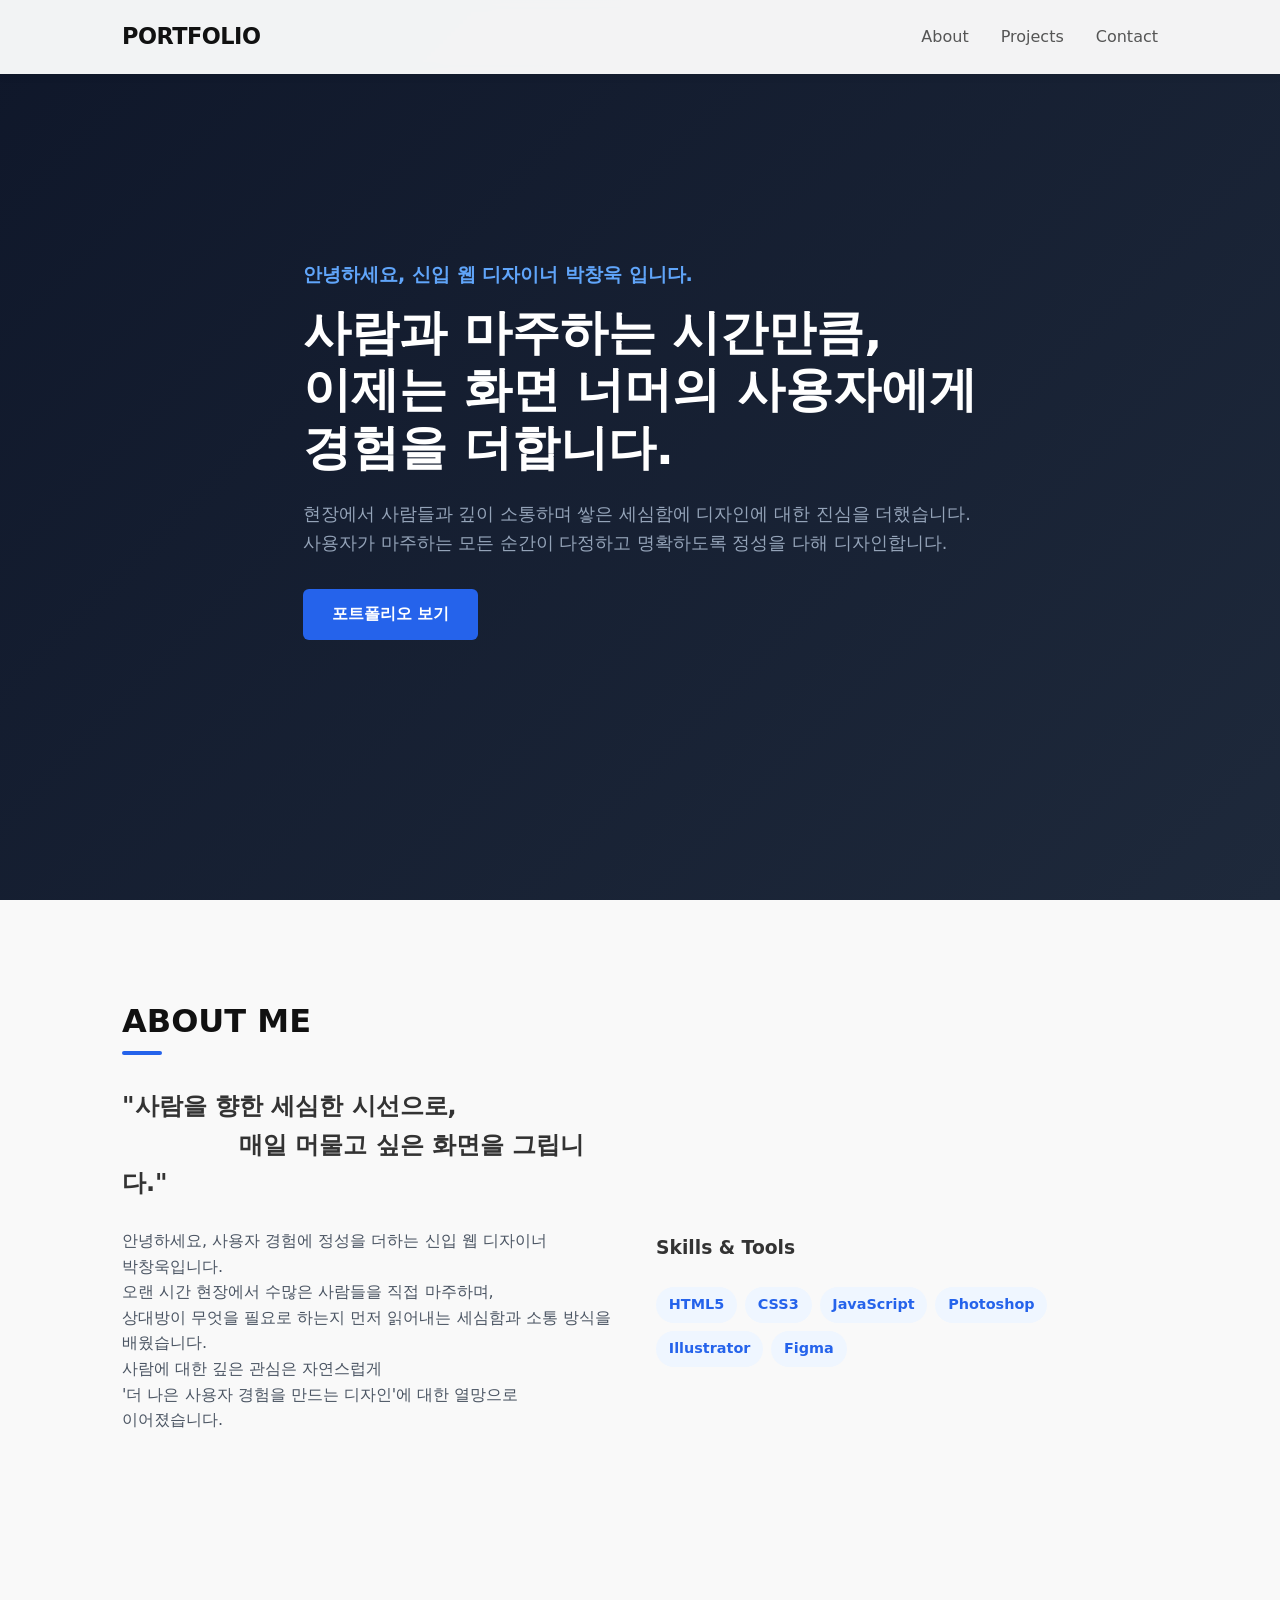
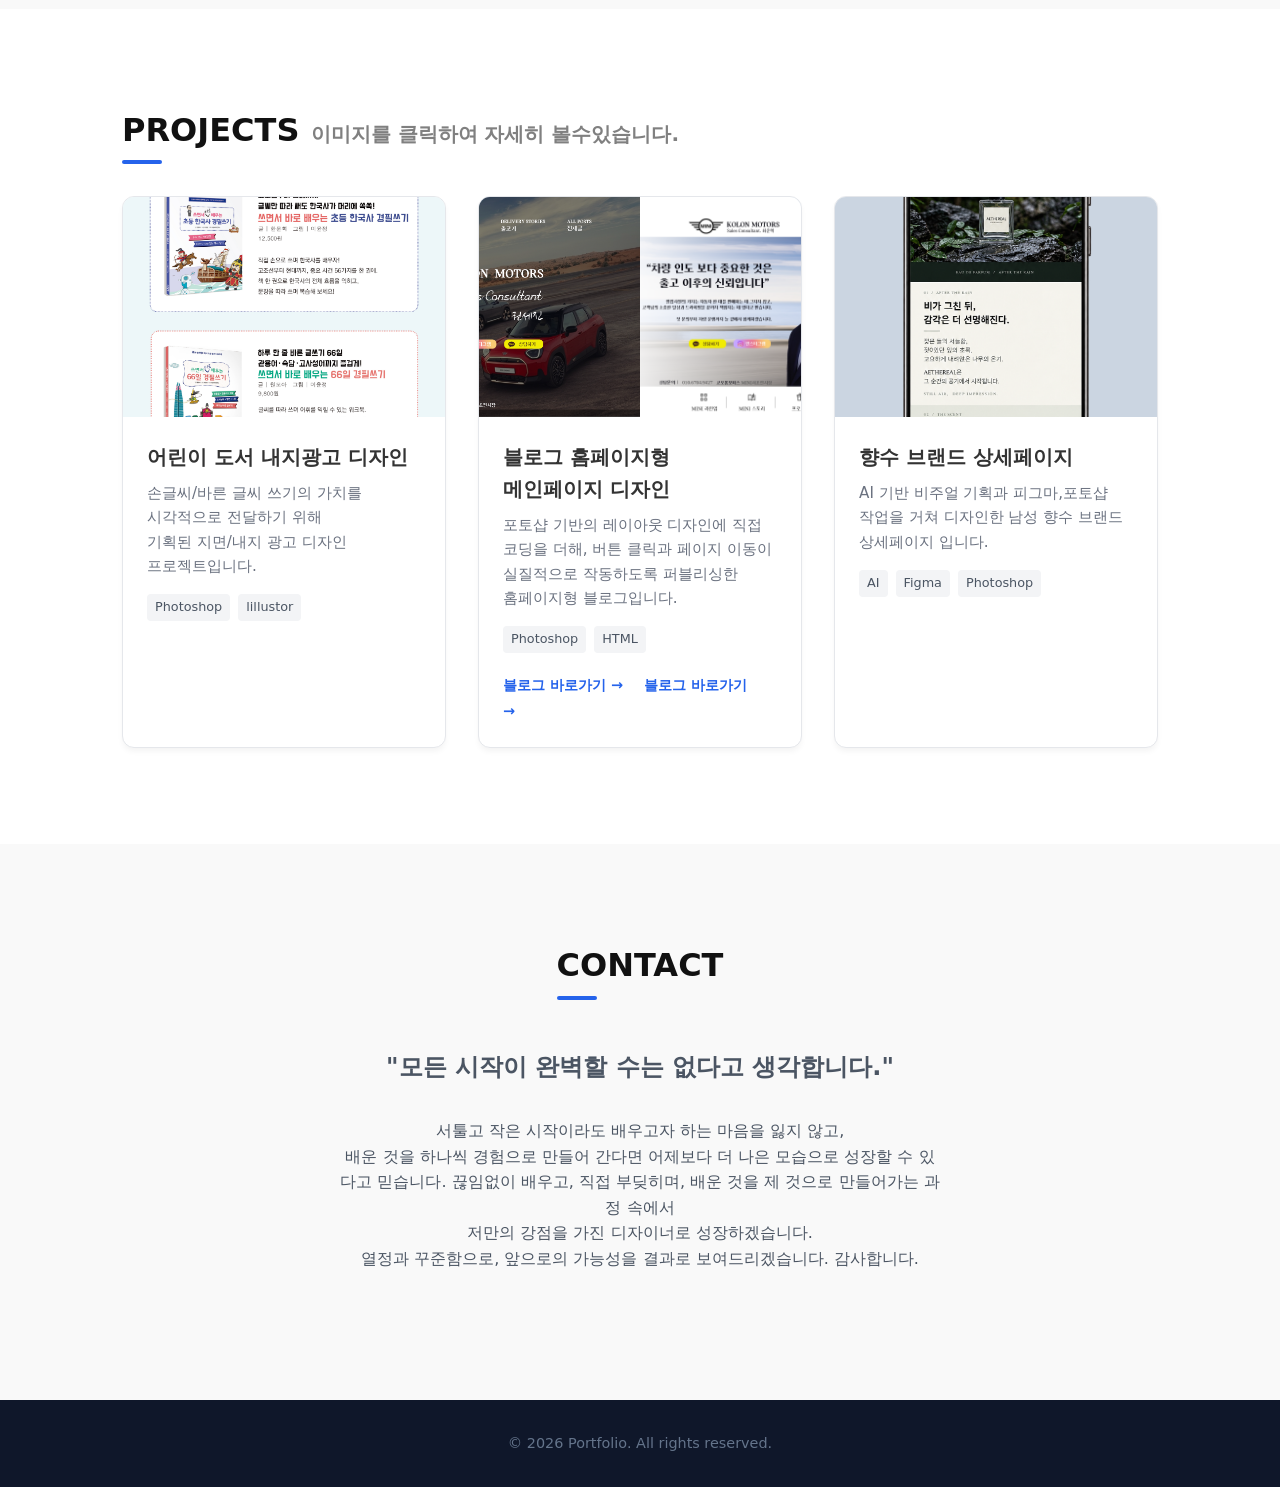
==== commit b0fbaa65: "Add files via upload" ====
--- a/index.html
+++ b/index.html
@@ -1,236 +1,225 @@
 <!DOCTYPE html>
 <html lang="ko">
 <head>
-  <meta charset="UTF-8" />
-  <meta name="viewport" content="width=device-width,initial-scale=1,minimum-scale=1,maximum-scale=1,user-scalable=no,interactive-widget=resizes-content" />
-  <title>신입 웹 디자이너 박창욱 포트폴리오</title>
+  <meta charset="UTF-8">
+  <meta name="viewport" content="width=device-width,initial-scale=1,minimum-scale=1,maximum-scale=1,user-scalable=no,interactive-widget=resizes-content">
+  <title>PARK CHANG WOOK PORTFOLIO</title>
   <link rel="stylesheet" href="style.css">
 </head>
 <body>
-
-<header>
-  <div class="container">
-    <h1 class="logo"></h1>
-    <nav>
-      <ul>
-        <li><a href="#intro" tabindex="1">Home</a></li>
-        <li><a href="#about" tabindex="2">About</a></li>
-        <li><a href="#portfolio" tabindex="3">Portfolio</a></li>
-        <li><a href="#contact" tabindex="4">Contact</a></li>
-      </ul>
-    </nav>
-  </div>
-</header>
-
-<section class="intro" id="intro">
-  <div class="intro-inner">
-    <h1>PORTFOLIO</h1>
-    <h2>Junior Web Designer</h2>
-    <p class="tagline">“디자인은 감정을 전하는 언어입니다.”</p>
-    <a href="#portfolio" class="cta">View My Work</a>
-  </div>
-</section>
-
-<section id="about" class="reveal" tabindex="-1">
-  <h2>About Me</h2>
-  <div class="about-flex">
-    <div class="profile-pic">
-      <img src="./img/profile.jpg" alt="프로필 사진" />
-    </div>
-    <div class="profile-info">
-      <p><strong>이름:</strong> 박창욱</p>
-      <p><strong>생년월일:</strong> 1991년 06월 10일</p>
-      <div class="education">
-        <h3>Education</h3>
-        <ul>
-          <li><strong>2024-12-31 ~ 2025-06-20</strong><br/>(산대특)_클라우드 서비스 기반 UI/UX 웹&amp;앱 퍼블리셔 양성 수료</li>
-          <li><strong>2024-07-06 ~ 2024-08-10</strong><br/>일러스트 활용 및 GTQi 자격증 취득반 수료</li>
-          <li><strong>2024-04-22 ~ 2024-05-22</strong><br/>[GTQ] 포토샵(Photoshop) 편집 디자인 실무 수료</li>
-        </ul>
-      </div>
-      <div class="submit">
-        <a href="img/박창욱 입사지원서.pdf" target="_blank"><p>이력서 보기 ></p></a>
-      </div>
-      <div class="skills">
-        <h3>Skills</h3>
-        <div class="skill-grid">
-          <div class="skill-item"><img src="img/icons8-포토샵-48.png" alt="Skill 1" /></div>
-          <div class="skill-item"><img src="img/icons8-어도비-일러스트-레이터-48.png" alt="Skill 2" /></div>
-          <div class="skill-item"><img src="img/icons8-피그마-48.png" alt="Skill 3" /></div>
-          <div class="skill-item"><img src="img/icons8-html-48.png" alt="Skill 4" /></div>
-          <div class="skill-item"><img src="img/icons8-css3-48.png" alt="Skill 5" /></div>
-          <div class="skill-item"><img src="img/icons8-자바-스크립트-48.png" alt="Skill 6" /></div>
+  <!-- HEADER -->
+  <header>
+    <div class="nav-container">
+      <a href="#" class="logo">PORTFOLIO</a>
+      <nav class="nav-links">
+        <a href="#about">About</a>
+        <a href="#projects">Projects</a>
+        <a href="#contact">Contact</a>
+      </nav>
+    </div>
+  </header>
+
+  <!-- HERO SECTION -->
+  <section id="hero">
+    <div class="container">
+      <div class="hero-content">
+        <p class="hero-subtitle">안녕하세요, 신입 웹 디자이너 박창욱 입니다.</p>
+        <h3 class="hero-title">사람과 마주하는 시간만큼,<br>이제는 화면 너머의 사용자에게<br> 경험을 더합니다.</h3>
+        <p class="hero-description">
+          현장에서 사람들과 깊이 소통하며 쌓은 세심함에 디자인에 대한 진심을 더했습니다. <br>사용자가 마주하는 모든 순간이 다정하고 명확하도록 정성을 다해 디자인합니다.
+        </p>
+        <a href="#projects" class="btn">포트폴리오 보기</a>
+      </div>
+    </div>
+  </section>
+
+  <!-- ABOUT SECTION -->
+  <section id="about">
+    <div class="container">
+      <h2 class="section-title">ABOUT ME</h2>
+      <div class="about-grid">
+        <div class="about-text">
+       <h2>"사람을 향한 세심한 시선으로,<br>&nbsp;&nbsp;&nbsp;&nbsp;&nbsp;&nbsp;&nbsp;&nbsp;&nbsp;&nbsp;&nbsp;&nbsp;&nbsp;&nbsp;매일 머물고 싶은 화면을 그립니다."</h2>
+       <br>
+       <p>안녕하세요, 사용자 경험에 정성을 더하는 신입 웹 디자이너 박창욱입니다.<br>
+오랜 시간 현장에서 수많은 사람들을 직접 마주하며,<br> 상대방이 무엇을 필요로 하는지 먼저 읽어내는 세심함과 소통 방식을 배웠습니다. <br>사람에 대한 깊은 관심은 자연스럽게<br> '더 나은 사용자 경험을 만드는 디자인'에 대한 열망으로 이어졌습니다.
+
         </div>
-      </div>
-    </div>
-  </div>
-</section>
-
-<section id="portfolio" class="reveal" tabindex="-1">
-  <h2>Portfolio</h2>
-  <p style="text-align: center; color: #888; margin-bottom: 20px;">
-    * 이미지를 클릭하면 상세 내용을 확인하실 수 있습니다.</p>
-  <div class="portfolio-grid">
-    <div class="item" data-num="1" tabindex="0" data-img="img/MINI 포스터(완).png" data-title="BMW MINI Poster" >
-      <img src="img/MINI 포스터(완).png" alt="Project 1"/>
-      <h3>BMW MINI Poster</h3>
-      <img class="icon" src="img/icons8-포토샵-48.png" alt="포토샵">
-    </div>
-    <div class="item" data-num="2"  tabindex="0" data-img="img/내지광고.jpg" data-title="in-book advertising">
-      <img src="img/내지광고.jpg" alt="Project 2"/>
-      <h3>in-book advertising</h3>
-      <div class="pic">
-         <img class="icon" src="img/icons8-포토샵-48.png" alt="포토샵">
-         <img class="icon" src="img/icons8-어도비-일러스트-레이터-48.png" alt="일러스트">
-      </div>
-    </div>
-    <div class="item" data-num="3"  tabindex="0" data-img="img/저탄소 카드뉴스.jpg" data-title="Card News">
-      <img src="img/저탄소 카드뉴스.jpg" alt="Project 3"/>
-      <h3>Card News</h3>
-      <img class="icon" src="img/icons8-어도비-일러스트-레이터-48.png" alt="일러스트">
-    </div>
-    <div class="item" data-num="4"  tabindex="0" data-img="img/쇼핑몰 메인페이지.png" data-title="ShppingMall Main Page">
-      <img src="img/쇼핑몰 메인페이지.png" alt="Project 4"/>
-      <h3>ShppingMall Main Page</h3>
-      <a href="https://www.figma.com/design/..." target="_blank">
-        <button class="go">Go to Website</button>
-        <img class="icon2" src="img/icons8-피그마-48.png" alt="피그마">
-      </a>
-    </div>
-    <div class="item" data-num="5" data-img="img/디퓨저 상세페이지 수정 최종.jpg" data-title="Diffuser Detail Page">
-      <img src="img/디퓨저 상세페이지 수정 최종.jpg" alt="Project 5" />
-      <h3>Diffuser Detail Page</h3>
-      <div class="pic">
-        <img class="icon3" src="img/icons8-포토샵-48.png" alt="포토샵">
-        <img class="icon3" src="img/icons8-어도비-일러스트-레이터-48.png" alt="일러스트">
-      </div>
-    </div> 
-    <div class="item" data-num="6" data-img="img/원두 상세페이지 수정(완).jpg" data-title="Coffee Beans">
-      <img src="img/원두 상세페이지 수정(완).jpg" alt="Project 6" />
-      <h3>Coffee Beans</h3>
-      <div class="pic">
-        <img class="icon3" src="img/icons8-포토샵-48.png" alt="포토샵">
-        <img class="icon3" src="img/icons8-어도비-일러스트-레이터-48.png" alt="일러스트">
-      </div>
-    </div> 
-  </div>
-</section>
-
-<section id="contact" class="reveal" tabindex="-1">
-  <h2>Contact</h2>
-  <div class="wrap">
-    <div class="last">
-      <p>제 포트폴리오를 읽어주셔서 감사합니다.<br>앞으로도 진심과 열정을 담아 <br> 꾸준히 성장하는 디자이너가 되겠습니다.</p>
-    </div>
-    <div class="wrapcontact">
-      <input type="text" id="name" class="name" placeholder="Name">
-      <input type="email" id="email" class="email" placeholder="E-mail">
-      <textarea name="text1" id="text1" placeholder="Contact"></textarea>
-      <button class="send">SEND</button>
-    </div>
-  </div>
-</section>
-
-<footer>
-  <p>Thank you for reviewing my portfolio. Designed & developed by Chang-Wook Park</p>
-</footer>
-
-<div id="modal" class="modal" role="dialog" aria-modal="true" tabindex="-1">
-  <div class="modal-content">
-    <button class="modal-close">&times;</button>
-    <h3 id="modalTitle"></h3>
-    <img src="" alt="" />
-  </div>
-</div>
-
-<script>
-  function reveal() {
-    const reveals = document.querySelectorAll(".reveal");
-    const windowHeight = window.innerHeight;
-
-    reveals.forEach((el) => {
-      const elementTop = el.getBoundingClientRect().top;
-      const elementVisible = 100;
-
-      if (elementTop < windowHeight - elementVisible) {
-        el.classList.add("active");
+        <div>
+          <h3>Skills & Tools</h3>
+          <div class="skills-list">
+            <span class="skill-tag">HTML5</span>
+            <span class="skill-tag">CSS3</span>
+            <span class="skill-tag">JavaScript</span>
+            <span class="skill-tag">Photoshop</span>
+            <span class="skill-tag">Illustrator</span>
+            <span class="skill-tag">Figma</span>
+          </div>
+        </div>
+      </div>
+    </div>
+  </section>
+
+  <!-- PROJECTS SECTION -->
+  <section id="projects">
+    <div class="container">
+      <h2 class="section-title">PROJECTS <span class="section-subtitle">이미지를 클릭하여 자세히 볼수있습니다.</span></h2>
+      <div class="projects-grid">
+        
+        <!-- 경필쓰기 -->
+        <article class="project-card">
+          <div class="project-img">
+            <img src="img/경필쓰기 내지광고.jpg" alt="내지광고" class="project-thumbnail">
+          </div>
+          <div class="project-info">
+            <h3 class="project-title">어린이 도서 내지광고 디자인</h3>
+            <p class="project-desc">
+              손글씨/바른 글씨 쓰기의 가치를 <br>시각적으로 전달하기 위해 <br>기획된 지면/내지 광고 디자인 프로젝트입니다.
+            </p>
+            <div class="project-tags">
+              <span class="project-tag">Photoshop</span>
+              <span class="project-tag">lillustor</span>
+            </div>
+          </div>
+        </article>
+
+        <!-- 프로젝트 카드 2 -->
+        <article class="project-card">
+  <div class="project-img">
+    <img src="img/홈페이지형 블로그 메인페이지1.png" alt="메인페이지1" class="project-thumbnail">
+    <img src="img/홈페이지형 블로그 메인페이지2.png" alt="메인페이지2" class="project-thumbnail">
+  </div>
+  <div class="project-info">
+    <h3 class="project-title">블로그 홈페이지형 <br>메인페이지 디자인</h3>
+    <p class="project-desc">
+      포토샵 기반의 레이아웃 디자인에 직접 코딩을 더해, 버튼 클릭과 페이지 이동이 실질적으로 작동하도록 퍼블리싱한 홈페이지형 블로그입니다.
+    </p>
+    <div class="project-tags">
+      <span class="project-tag">Photoshop</span>
+      <span class="project-tag">HTML</span>
+    </div>
+    <div class="project-links">
+      <a href="https://blog.naver.com/mini-_-k" target="_top">블로그 바로가기 &rarr;</a>
+      <a href="https://blog.naver.com/choiminimi" target="_top">블로그 바로가기 &rarr;</a>
+    </div>
+  </div>
+</article>
+
+        <!-- 프로젝트 카드 3 -->
+        <article class="project-card">
+  <div class="project-img">
+    <!-- src에는 목업 이미지, data-full-img에는 모달로 띄울 상세페이지 원본 이미지 -->
+    <img src="img/상세페이지 목업.png" 
+         data-full-img="img/AETHEREAL — 남성 향수 상세페이지 최종.png" 
+         alt="상세페이지" 
+         class="project-thumbnail">
+  </div>
+  <div class="project-info">
+    <h3 class="project-title">향수 브랜드 상세페이지</h3>
+    <p class="project-desc">
+      AI 기반 비주얼 기획과 피그마,포토샵 작업을 거쳐 디자인한 남성 향수 브랜드 상세페이지 입니다.
+    </p>
+    <div class="project-tags">
+      <span class="project-tag">AI</span>
+      <span class="project-tag">Figma</span>
+      <span class="project-tag">Photoshop</span>
+    </div>
+  </div>
+</article>
+<!-- 프로젝트 카드 4 -->
+        <!-- <article class="project-card">
+  <div class="project-img">
+    
+  </div>
+  <div class="project-info">
+    <h3 class="project-title">블로그 홈페이지형 <br>메인페이지 디자인</h3>
+    <p class="project-desc">
+      브랜드 정체성을 살린 홈페이지형 레이아웃과 직관적인 UI 설계로 사용자 경험과 정보 전달력을 동시에 높인 블로그 리디자인 프로젝트입니다.
+    </p>
+    <div class="project-tags">
+      <span class="project-tag">Photoshop</span>
+      <span class="project-tag">HTML</span>
+    </div>
+    <div class="project-links">
+      <a href="#" target="_top">Live Demo &rarr;</a>
+      <a href="#" target="_top">GitHub &rarr;</a>
+    </div>
+  </div>
+</article> -->
+
+      </div>
+    </div>
+  </section>
+
+  
+
+  <!-- CONTACT SECTION -->
+  <section id="contact">
+    <div class="container">
+      <div class="contact-wrapper">
+        <h2 class="section-title" style="display:inline-block;">CONTACT</h2>
+        <h2><p style="margin-top: 1rem;">"모든 시작이 완벽할 수는 없다고 생각합니다."</p></h2>
+        <p>서툴고 작은 시작이라도
+배우고자 하는 마음을 잃지 않고,<br>
+배운 것을 하나씩 경험으로 만들어 간다면
+어제보다 더 나은 모습으로 성장할 수 있다고 믿습니다.
+
+끊임없이 배우고, 직접 부딪히며,
+배운 것을 제 것으로 만들어가는 과정 속에서<br>
+저만의 강점을 가진 디자이너로 성장하겠습니다.<br>
+
+열정과 꾸준함으로,
+앞으로의 가능성을 결과로 보여드리겠습니다. 감사합니다.</p>
+      </div>
+    </div>
+  </section>
+
+  <!-- FOOTER -->
+  <footer>
+    <div class="container">
+      <p>&copy; 2026 Portfolio. All rights reserved.</p>
+    </div>
+  </footer>
+
+  <!-- IMAGE MODAL (이미지 확대 팝업) -->
+  <div id="imageModal" class="modal">
+    <span class="modal-close">&times;</span>
+    <img class="modal-content" id="modalImg" alt="확대 이미지">
+  </div>
+
+  <script>
+  // 이미지 모달 팝업 기능
+  const modal = document.getElementById("imageModal");
+  const modalImg = document.getElementById("modalImg");
+  const closeBtn = document.querySelector(".modal-close");
+  const projectsSection = document.getElementById("projects");
+
+  // #projects 영역 내의 모든 .project-thumbnail 클릭 감지 (이벤트 위임)
+  if (projectsSection) {
+    projectsSection.addEventListener('click', function(e) {
+      if (e.target.classList.contains('project-thumbnail')) {
+        modal.style.display = "flex";
+        
+        // data-full-img 속성이 등록되어 있으면 해당 원본 이미지 주소를 사용하고,
+        // 없으면 기본 썸네일 이미지(e.target.src)를 사용합니다.
+        const fullImageSrc = e.target.dataset.fullImg || e.target.src;
+        modalImg.src = fullImageSrc;
+        modalImg.alt = e.target.alt || "확대 이미지";
       }
     });
   }
 
-  document.querySelectorAll('nav a').forEach(anchor => {
-    anchor.addEventListener('click', function(e) {
-      const targetId = this.getAttribute('href');
-      if(targetId.startsWith('#')) {
-        const targetSection = document.querySelector(targetId);
-        if(targetSection) {
-          targetSection.classList.add('active');
-        }
-      }
-    });
+  // 닫기 버튼 클릭 시
+  closeBtn.addEventListener('click', () => {
+    modal.style.display = "none";
   });
 
-  window.addEventListener("scroll", reveal);
-  window.addEventListener("load", reveal);
-  reveal();
-
-  const modal = document.getElementById('modal');
-  const modalTitle = modal.querySelector('#modalTitle');
-  const modalImg = modal.querySelector('img');
-  const modalClose = modal.querySelector('.modal-close');
-
-   document.querySelectorAll('.portfolio-grid .item').forEach(item => {
-    item.addEventListener('click', (e) => {
-      const temp =parseInt(item.getAttribute('data-num')) ;
-      
-          if(temp === 5 || temp === 6){
-            return openModal2(item);
-          }else{    
-            return openModal(item)
-            }
-      }
-    );
-    item.addEventListener('keydown', e => {
-      if(e.key === 'Enter') openModal(item);
-    });
-    function openModal2(item) {
-    modalTitle.textContent = item.dataset.title;
-    modalImg.src = item.dataset.img;
-    modalImg.alt = item.dataset.title;
-    modal.classList.add('show');
-    document.querySelector('.modal-content').classList.add('show2')
-      document.querySelector('.modal-content img').classList.add('imgadd')
-    modal.focus();
-  }  
-
-  function openModal(item) {
-    modalTitle.textContent = item.dataset.title;
-    modalImg.src = item.dataset.img;
-    modalImg.alt = item.dataset.title;
-    modal.classList.add('show');
-    modal.focus();
-  }
-
-  function closeModal() {
-    modal.classList.remove('show');
-    document.querySelector('.modal-content').classList.remove('show2')
-    document.querySelector('.modal-content img').classList.remove('imgadd')
-    modalImg.src = '';
-    modalTitle.textContent = '';
-  }
-
-  modalClose.addEventListener('click', closeModal);
-  modal.addEventListener('click', e => {
-    if(e.target === modal) closeModal();
-  });
-  window.addEventListener('keydown', e => {
-    if(e.key === 'Escape' && modal.classList.contains('show')) {
-      closeModal();
+  // 배경 클릭 시 닫기
+  modal.addEventListener('click', (e) => {
+    if (e.target === modal) {
+      modal.style.display = "none";
     }
   });
-  });
-
 </script>
-
 </body>
 </html>
--- a/style.css
+++ b/style.css
@@ -1,664 +1,332 @@
-@import url('https://fonts.googleapis.com/css2?family=SUIT:wght@300;600&display=swap');
 * {
-                margin: 0;
-                padding: 0;
-                box-sizing: border-box;
-}
-
+  margin: 0;
+  padding: 0;
+  box-sizing: border-box;
+}
 body {
-                font-family: 'Noto Sans KR', sans-serif;
-                line-height: 1.5;
-                background: #fff;
-                color: #333;
-                scroll-behavior: smooth;
-}
-
+  font-family: 'Pretendard', -apple-system, BlinkMacSystemFont, system-ui, Roboto, 'Helvetica Neue', 'Segoe UI', 'Apple SD Gothic Neo', 'Noto Sans KR', 'Malgun Gothic', sans-serif;
+  color: #333;
+  line-height: 1.6;
+  background-color: #f9f9f9;
+  scroll-behavior: smooth;
+}
 a {
-                text-decoration: none;
-                color: inherit;
-}
-
+  text-decoration: none;
+  color: inherit;
+}
 ul {
-                list-style: none;
-}
-
-img {
-                max-width: 100%;
-                display: block;
-}
-
-/* 헤더 */
+  list-style: none;
+}
+
+/* HEADER & NAV */
 header {
-                position: fixed;
-                top: 0;
-                width: 100%;
-                background: #fff;
-                box-shadow: 0 2px 5px rgba(0, 0, 0, 0.1);
-                z-index: 1000;
-}
-
+  position: fixed;
+  top: 0;
+  left: 0;
+  width: 100%;
+  background-color: rgba(255, 255, 255, 0.95);
+  backdrop-filter: blur(5px);
+  box-shadow: 0 2px 10px rgba(0, 0, 0, 0.05);
+  z-index: 1000;
+}
+.nav-container {
+  max-width: 1100px;
+  margin: 0 auto;
+  display: flex;
+  justify-content: space-between;
+  align-items: center;
+  padding: 1.2rem 2rem;
+}
+.logo {
+  font-size: 1.4rem;
+  font-weight: 700;
+  color: #111;
+  letter-spacing: -0.5px;
+}
+.nav-links {
+  display: flex;
+  gap: 2rem;
+}
+.nav-links a {
+  font-weight: 500;
+  color: #555;
+  transition: color 0.3s;
+}
+.nav-links a:hover {
+  color: #2563eb;
+}
+
+/* CONTAINER */
 .container {
-                max-width: 1200px;
-                margin: 0 auto;
-                padding: 10px 20px;
-                display: flex;
-                justify-content: space-between;
-                align-items: center;
-}
-
-/* .logo {
-                font-weight: 700;
-                font-size: 1.5rem;
-                color: #0077cc;
-} */
-
-nav ul {
-                display: flex;
-                gap: 20px;
-}
-
-nav ul li a {
-                font-weight: 600;
-                padding: 8px 10px;
-                border-radius: 4px;
-                transition: background-color 0.3s ease;
-}
-
-nav ul li a:hover,
-nav ul li a:focus {
-                background-color: #0077cc;
-                color: white;
-                outline: none;
-}
-
-/* 메인 비주얼 */
-.intro {
+  max-width: 1100px;
+  margin: 0 auto;
+  padding: 0 2rem;
+}
+section {
+  padding: 6rem 0;
+}
+.section-title {
+  font-size: 2rem;
+  font-weight: 700;
+  margin-bottom: 2.5rem;
+  position: relative;
+  color: #111;
+}
+.section-title::after {
+  content: '';
+  position: absolute;
+  bottom: -8px;
+  left: 0;
+  width: 40px;
+  height: 4px;
+  background-color: #2563eb;
+  border-radius: 2px;
+}
+
+/* HERO SECTION */
+#hero {
   height: 100vh;
+  display: flex;
+  align-items: center;
+  background: linear-gradient(135deg, #0f172a 0%, #1e293b 100%);
+  color: #fff;
+}
+.hero-content {
+  max-width: 800px;
+}
+.hero-subtitle {
+  font-size: 1.2rem;
+  color: #60a5fa;
+  font-weight: 600;
+  margin-bottom: 0.8rem;
+}
+.hero-title {
+  font-size: 3rem;
+  font-weight: 800;
+  line-height: 1.2;
+  margin-bottom: 1.5rem;
+}
+.hero-description {
+  font-size: 1.1rem;
+  color: #94a3b8;
+  margin-bottom: 2rem;
+  word-break: keep-all;
+}
+.btn {
+  display: inline-block;
+  padding: 0.8rem 1.8rem;
+  background-color: #2563eb;
+  color: #fff;
+  border-radius: 6px;
+  font-weight: 600;
+  transition: background-color 0.3s;
+}
+.btn:hover {
+  background-color: #1d4ed8;
+}
+
+/* ABOUT SECTION */
+.about-grid {
+  display: grid;
+  grid-template-columns: 1fr 1fr;
+  gap: 2rem;
+  align-items: center;
+}
+.about-text p {
+  margin-bottom: 5rem;
+  color: #4b5563;
+  word-break: keep-all;
+}
+.skills-list {
+  display: flex;
+  flex-wrap: wrap;
+  gap: 0.5rem;
+  margin-top: 1.5rem;
+}
+.skill-tag {
+  background-color: #eff6ff;
+  color: #2563eb;
+  padding: 0.4rem 0.8rem;
+  border-radius: 20px;
+  font-size: 0.9rem;
+  font-weight: 600;
+}
+
+/* PROJECTS SECTION */
+.section-subtitle{
+  font-size: 20px;
+  color: gray;
+}
+#projects {
+  background-color: #fff;
+}
+.projects-grid {
+  margin-top: 30px;
+  display: grid;
+  grid-template-columns: repeat(auto-fill, minmax(320px, 1fr));
+  gap: 2rem;
+}
+.project-card {
+  background-color: #fff;
+  border: 1px solid #e5e7eb;
+  border-radius: 12px;
+  overflow: hidden;
+  box-shadow: 0 4px 6px -1px rgba(0,0,0,0.05);
+  transition: transform 0.3s, box-shadow 0.3s;
+}
+.project-card:hover {
+  transform: translateY(-5px);
+  box-shadow: 0 10px 15px -3px rgba(0,0,0,0.1);
+}
+
+/* 이미지 카드 영의 크기 고정 및 비율 유지 속성 */
+.project-img {
+  width: 100%;
+  height: 220px; /* 원하는 이미지 박스 높이 */
+  background-color: #cbd5e1;
   display: flex;
   align-items: center;
   justify-content: center;
+  color: #64748b;
+  font-weight: 600;
+  overflow: hidden; /* 이미지 삐져나옴 방지 */
+}
+
+/* 썸네일 이미지 세부 옵션 */
+.project-thumbnail {
+  width: 100%;
+  height: 100%;
+  object-fit: cover; /* 이미지가 잘리지 않고 네모 상자 비율에 맞춰 채워짐 */
+  cursor: pointer;
+  transition: transform 0.3s ease;
+}
+
+.project-thumbnail:hover {
+  transform: scale(1.05); /* 마우스 올렸을 때 은은한 확대 */
+}
+
+.project-info {
+  padding: 1.5rem;
+}
+.project-title {
+  font-size: 1.25rem;
+  font-weight: 700;
+  margin-bottom: 0.5rem;
+}
+.project-desc {
+  font-size: 0.95rem;
+  color: #6b7280;
+  margin-bottom: 1rem;
+  word-break: keep-all;
+}
+.project-tags {
+  display: flex;
+  gap: 0.5rem;
+  margin-bottom: 1.2rem;
+}
+.project-tag {
+  font-size: 0.8rem;
+  color: #4b5563;
+  background-color: #f3f4f6;
+  padding: 0.2rem 0.5rem;
+  border-radius: 4px;
+}
+.project-links a {
+  font-size: 0.9rem;
+  color: #2563eb;
+  font-weight: 600;
+  margin-right: 1rem;
+}
+
+/* CONTACT SECTION */
+.contact-wrapper {
   text-align: center;
-  background-color: #fff;
-  padding: 2rem;
-}
-
-.intro-inner {
-  animation: fadeIn 1.2s ease-in-out;
-}
-
-h1 {
-  font-size: 3rem;
-  font-weight: 600;
-  letter-spacing: 1px;
-}
-
-h2 {
+  max-width: 600px;
+  margin: 0 auto;
+}
+.contact-wrapper p {
+  color: #4b5563;
+  margin-bottom: 2rem;
+}
+.contact-email {
   font-size: 1.5rem;
-  font-weight: 300;
-  color: #666;
-  margin: 0.8rem 0 1.5rem;
-}
-
-.tagline {
-  font-size: 1rem;
-  color: #888;
-  margin-bottom: 2.5rem;
-}
-
-.cta {
-  text-decoration: none;
-  padding: 0.8rem 2rem;
-  border: 1px solid #1a1a1a;
-  border-radius: 40px;
-  color: #1a1a1a;
-  font-weight: 500;
-  transition: all 0.3s ease;
-}
-
-.cta:hover {
-  background-color: #1a1a1a;
+  font-weight: 700;
+  color: #2563eb;
+}
+
+/* FOOTER */
+footer {
+  background-color: #0f172a;
+  color: #64748b;
+  text-align: center;
+  padding: 2rem 0;
+  font-size: 0.9rem;
+}
+
+/* ==========================================
+   IMAGE MODAL STYLES (이미지 확대 팝업)
+   ========================================== */
+.modal {
+  display: none;
+  position: fixed;
+  z-index: 9999;
+  left: 0;
+  top: 0;
+  width: 100%;
+  height: 100%;
+  background-color: rgba(0, 0, 0, 0.85);
+  justify-content: center;
+  align-items: flex-start;
+  overflow-y: auto;
+  padding: 40px 20px;
+  backdrop-filter: blur(3px);
+}
+
+.modal-content {
+  width: 100%;
+  /* 💡 기존 900px에서 600px~700px 정도로 줄여 한눈에 보기 편하게 조정합니다. */
+  max-width: 650px; 
+  height: auto;
+  border-radius: 8px;
+  box-shadow: 0 4px 20px rgba(0, 0, 0, 0.5);
+  animation: zoomIn 0.3s ease;
+  margin: auto;
+  display: block;
+}
+
+.modal-close {
+  position: fixed;
+  top: 20px;
+  right: 35px;
   color: #fff;
-}
-
-@keyframes fadeIn {
-  from { opacity: 0; transform: translateY(30px); }
-  to { opacity: 1; transform: translateY(0); }
-}
-
-/* 섹션 공통 */
-section {
-                padding: 100px 20px 80px;
-                max-width: 1200px;
-                margin: 0 auto;
-}
-
-section h2 {
-                font-size: 2.5rem;
-                font-weight: 700;
-                margin-bottom: 50px;
-                color: #0077cc;
-                text-align: center;
-}
-
-/* About 섹션 */
-#about .about-flex {
-                display: flex;
-                flex-wrap: wrap;
-                gap: 40px;
-                align-items: flex-start;
-                justify-content: center;
-}
-
-.profile-pic {
-                flex: 1 1 280px;
-                max-width: 320px;
-                margin-left: 68px;
-                margin-right: 60px;
-                border-radius: 15px;
-                overflow: hidden;
-                box-shadow: 0 8px 16px rgba(0, 0, 0, 0.1);
-}
-
-.profile-pic img {
-                width: 100%;
-                height: 100%;
-                object-fit: cover;
-                display: block;
-}
-
-.profile-info {
-                flex: 2 1 480px;
-}
-
-.profile-info p {
-                font-size: 1.1rem;
-                margin-bottom: 10px;
-                font-weight: 600;
-}
-
-.portfolio-grid .go {
-                width: 200px;
-                height: 50px;
-                border-radius: 0;
-                margin: auto;
-                display: flex;
-                justify-content: center;
-                align-items: center;
-
-}
-
-.portfolio-grid .icon{
-                width: 10px;
-                height: 10px;
-}
-
-.icon{
-                width: auto !important;
-                height: auto !important;
-                margin: auto;
-}
-.icon2{
-                width: auto !important;
-                height: auto !important;
-                margin: auto;
-                margin-top: 20px;      
-}
-.pic{
-                display: flex;
-                
-}
-.icon3{
-                width: auto !important;
-                height: auto !important;
-                margin: auto;
-                margin-top: 20px;
-                display: flex;
-}
-
-
-
-/* Education */
-.education {
-                margin-top: 40px;
-}
-
-.education h3 {
-                font-size: 1.8rem;
-                margin-bottom: 15px;
-                color: #444;
-                font-weight: 700;
-}
-
-.education ul li {
-                font-weight: 500;
-                font-size: 1rem;
-                margin-bottom: 15px;
-                color: #555;
-                line-height: 1.3;
-}
-
-/* submit */
-.submit{
-  margin-top: 100px;
-  color: #0077cc;
-  text-align: end;
-}
-.submit p{
-  font-size: 20px;
-}
-
-/* Skills */
-.skills {
-                margin-top: 40px;
-}
-
-.skills h3 {
-                font-size: 1.8rem;
-                margin-bottom: 15px;
-                color: #444;
-                font-weight: 700;
-}
-
-.skill-grid {
-                display: grid;
-                grid-template-columns: repeat(auto-fit, minmax(100px, 1fr));
-                gap: 14px;
-                justify-items: center;
-                align-items: center;
-}
-
-.skill-item {
-                background: #f7f7f7;
-                border-radius: 12px;
-                box-shadow: 0 4px 8px rgba(0, 0, 0, 0.05);
-                padding: 15px;
-                width: 100px;
-                height: 100px;
-                display: flex;
-                justify-content: center;
-                align-items: center;
-                cursor: default;
-                transition: transform 0.3s ease;
-}
-
-.skill-item img {
-                max-width: 60px;
-                max-height: 60px;
-                object-fit: contain;
-}
-
-.skill-item:hover {
-                transform: scale(1.1);
-}
-
-/* Portfolio */
-#portfolio .portfolio-grid {
-                display: grid;
-                grid-template-columns: repeat(auto-fit, minmax(280px, 1fr));
-                gap: 28px;
-                justify-items: center;
-                align-items: stretch;
-}
-
-.portfolio-grid .item {
-                background: #fff;
-                border-radius: 12px;
-                box-shadow: 0 6px 15px rgba(0, 0, 0, 0.08);
-                overflow: hidden;
-                cursor: pointer;
-                outline: none;
-                transition: transform 0.3s ease;
-                display: flex;
-                flex-direction: column;
-}
-
-.portfolio-grid .item:hover,
-.portfolio-grid .item:focus {
-                transform: translateY(-8px);
-                box-shadow: 0 12px 25px rgba(0, 0, 0, 0.15);
-}
-
-.portfolio-grid .item img {
-                width: 240px;
-                height: 200px;
-                object-fit: cover;
-                display: block;
-}
-
-.portfolio-grid .item h3 {
-                font-weight: 700;
-                font-size: 1.1rem;
-                padding: 12px 15px;
-                text-align: center;
-                flex-grow: 1;
-                display: flex;
-                align-items: center;
-                justify-content: center;
-}
-
-/* 모달 팝업 */
-.modal {
-                display: none;
-                position: fixed;
-                inset: 0;
-                background: rgba(0, 0, 0, 0.75);
-                justify-content: center;
-                align-items: center;
-                z-index: 9999;
-                padding: 20px;
-}
-
-.modal.show {
-                display: flex;
-}
-
-.modal .show2 {
-                overflow-y: scroll;
-                width: auto;
-}
-
-.modal-content {
-                background: white;
-                border-radius: 15px;
-                max-width: 90vw;
-                max-height: 90vh;
-                padding: 20px;
-                position: relative;
-                overflow: auto;
-                text-align: center;
-                box-shadow: 0 8px 24px rgba(0, 0, 0, 0.3);
-}
-
-.modal-content img {
-                max-width: 100%;
-                max-height: 70vh;
-                border-radius: 10px;
-}
-
-.modal-content .imgadd {
-               width: 100%;
-                max-height: none;
-                border-radius: 10px;
-}
-
-
-.modal-content h3 {
-                margin-bottom: 15px;
-                font-weight: 700;
-                font-size: 1.5rem;
-                color: #0077cc;
-}
-
-.modal-close {
-                position: absolute;
-                top: 0;
-                right: 0;
-                background: transparent;
-                border: none;
-                font-size: 2rem;
-                font-weight: 700;
-                cursor: pointer;
-                color: #333;
-                transition: color 0.3s ease;
-}
-
-.modal-close:hover,
-.modal-close:focus {
-                color: #0077cc;
-                outline: none;
-}
-
-/* Contact */
-#contact {
-                text-align: center;
-                color: #555;
-}
-
-#contact .wrap {
-                display: flex;
-                flex-wrap: wrap;
-                justify-content: center;
-                gap: 40px;
-}
-
-#contact .last {
-                width: 45%;
-                min-width: 260px;
-                box-sizing: border-box;
-                padding-top: 45px;
-                padding-left: 85px;
-}
-
-#contact .last p {
-                font-size: 1.3rem;
-                color: #444;
-                margin-bottom: 18px;
-                line-height: 1.6;
-                text-align: center;
-                font-weight: bold;
-}
-
-#contact .wrapcontact {
-                width: 45%;
-                min-width: 260px;
-                margin-left: 0;
-                box-sizing: border-box;
-                display: flex;
-                flex-direction: column;
-                align-items: center;
-}
-
-.wrapcontact input {
-                display: block;
-                margin-bottom: 8px;
-                width: 90%;
-                max-width: 350px;
-                height: 38px;
-                padding: 6px 10px;
-                font-size: 1rem;
-                border-radius: 6px;
-                border: 1px solid #ccc;
-                box-sizing: border-box;
-}
-
-.wrapcontact .send {
-                width: 40%;
-                height: 20%;
-}
-
-textarea {
-                width: 90%;
-                max-width: 350px;
-                height: 120px;
-                padding: 8px 10px;
-                font-size: 1rem;
-                border-radius: 6px;
-                border: 1px solid #ccc;
-                box-sizing: border-box;
-                resize: vertical;
-}
-
-button {
-                margin-top: 20px;
-                width: 55px;
-                height: 38px;
-                border: 0;
-                cursor: pointer;
-                background: #0077cc;
-                color: #fff;
-                font-weight: 700;
-                border-radius: 20px;
-                transition: background 0.3s;
-}
-
-button:hover,
-button:focus {
-                background: #005fa3;
-                outline: none;
-}
-
-footer {
-                text-align: center;
-                padding: 30px 20px;
-                background: #f1f1f1;
-                color: #666;
-                font-size: 0.9rem;
-}
-/* 슬라이더 */
-.slider {
-  overflow: hidden;
-  width: 100%;
-  max-width: 1200px;
-  margin: 0 auto;
-}
-
-.slides {
-  display: flex;
-  transition: transform 0.6s ease;
-}
-
-.slides .item {
-  flex: 0 0 calc(100% / 3);
-  padding: 10px;
-  box-sizing: border-box;
-  text-align: center;
-}
-
-
-/* 반응형*/
-@media (max-width: 900px) {
-                #contact .wrap {
-                                flex-direction: column;
-                                align-items: center;
-                                gap: 24px;
-                }
-
-                #contact .last,
-                #contact .wrapcontact {
-                                width: 90%;
-                                min-width: 0;
-                                margin-left: 0;
-                }
-
-                #contact .last {
-                                width: 90%;
-                                min-width: 0;
-                                padding-top: 24px;
-                                padding-left: 0;
-                }
-
-                .profile-info {
-                                flex: none;
-                }
-}
-
+  font-size: 40px;
+  font-weight: bold;
+  cursor: pointer;
+  transition: color 0.2s;
+  z-index: 10000;
+}
+
+.modal-close:hover {
+  color: #ccc;
+}
+
+@keyframes zoomIn {
+  from {
+    transform: scale(0.85);
+    opacity: 0;
+  }
+  to {
+    transform: scale(1);
+    opacity: 1;
+  }
+}
+
+/* RESPONSIVE */
 @media (max-width: 768px) {
-                .about-flex {
-                                flex-direction: column;
-                                align-items: center;
-                }
-
-                .profile-info {
-                                max-width: 100%;
-                }
-
-                nav ul {
-                                gap: 10px;
-                }
-
-                .main-visual h1 {
-                                font-size: 2.2rem;
-                }
-
-                section {
-                                padding: 70px 15px 60px;
-                }
-
-                .wrapcontact input,
-                textarea {
-                                width: 100%;
-                                max-width: 100%;
-                                font-size: 0.95rem;
-                }
-
-                button {
-                                width: 100%;
-                                min-width: 0;
-                }
-
-                #contact .last {
-                                width: 100%;
-                                padding-top: 16px;
-                                padding-left: 0;
-                }
-
-                #contact .last p {
-                                font-size: 20px;
-                                text-align: center;
-                }
-
-                #about .about-flex {
-                                align-items: center;
-                }
-
-                .wrapcontact .send {
-                                width: 100px;
-                                height: 40px;
-                }
-
-                .modal-close {
-                                position: absolute;
-                                top: 0;
-                                right: 0;
-                }
-                .modal-close{
-                                width: 60px;
-                                height: 40px;
-                                
-                }
-
-}
-html {
-  scroll-behavior: smooth;
-}
-
-
-section {
-  scroll-margin-top: 60px; 
-}
-#about{
-  scroll-margin-top: 10px;
-}
-#portfolio{
-  scroll-margin-top: -58px;
-  margin-bottom: 20px;
-}
-#contact {
-  padding-top: 18vh;
-  padding-bottom: 12vh;
-  scroll-margin-top: 100px; 
-  min-height: 58vh; 
-}
-
-footer {
-  padding: 56px 0;
-  margin-top: 28px;
-  background-color: #fff; 
-}
-
-.reveal {
-  opacity: 0;
-  transform: translateY(20px);
-  transition: opacity 0.8s ease, transform 0.8s ease;
-}
-
-.reveal.active {
-  opacity: 1;
-  transform: translateY(0);
-}
-
-
-#intro.reveal {
-  opacity: 1;
-  transform: translateY(0);
+  .hero-title {
+    font-size: 2.2rem;
+  }
+  .about-grid {
+    grid-template-columns: 1fr;
+  }
 }
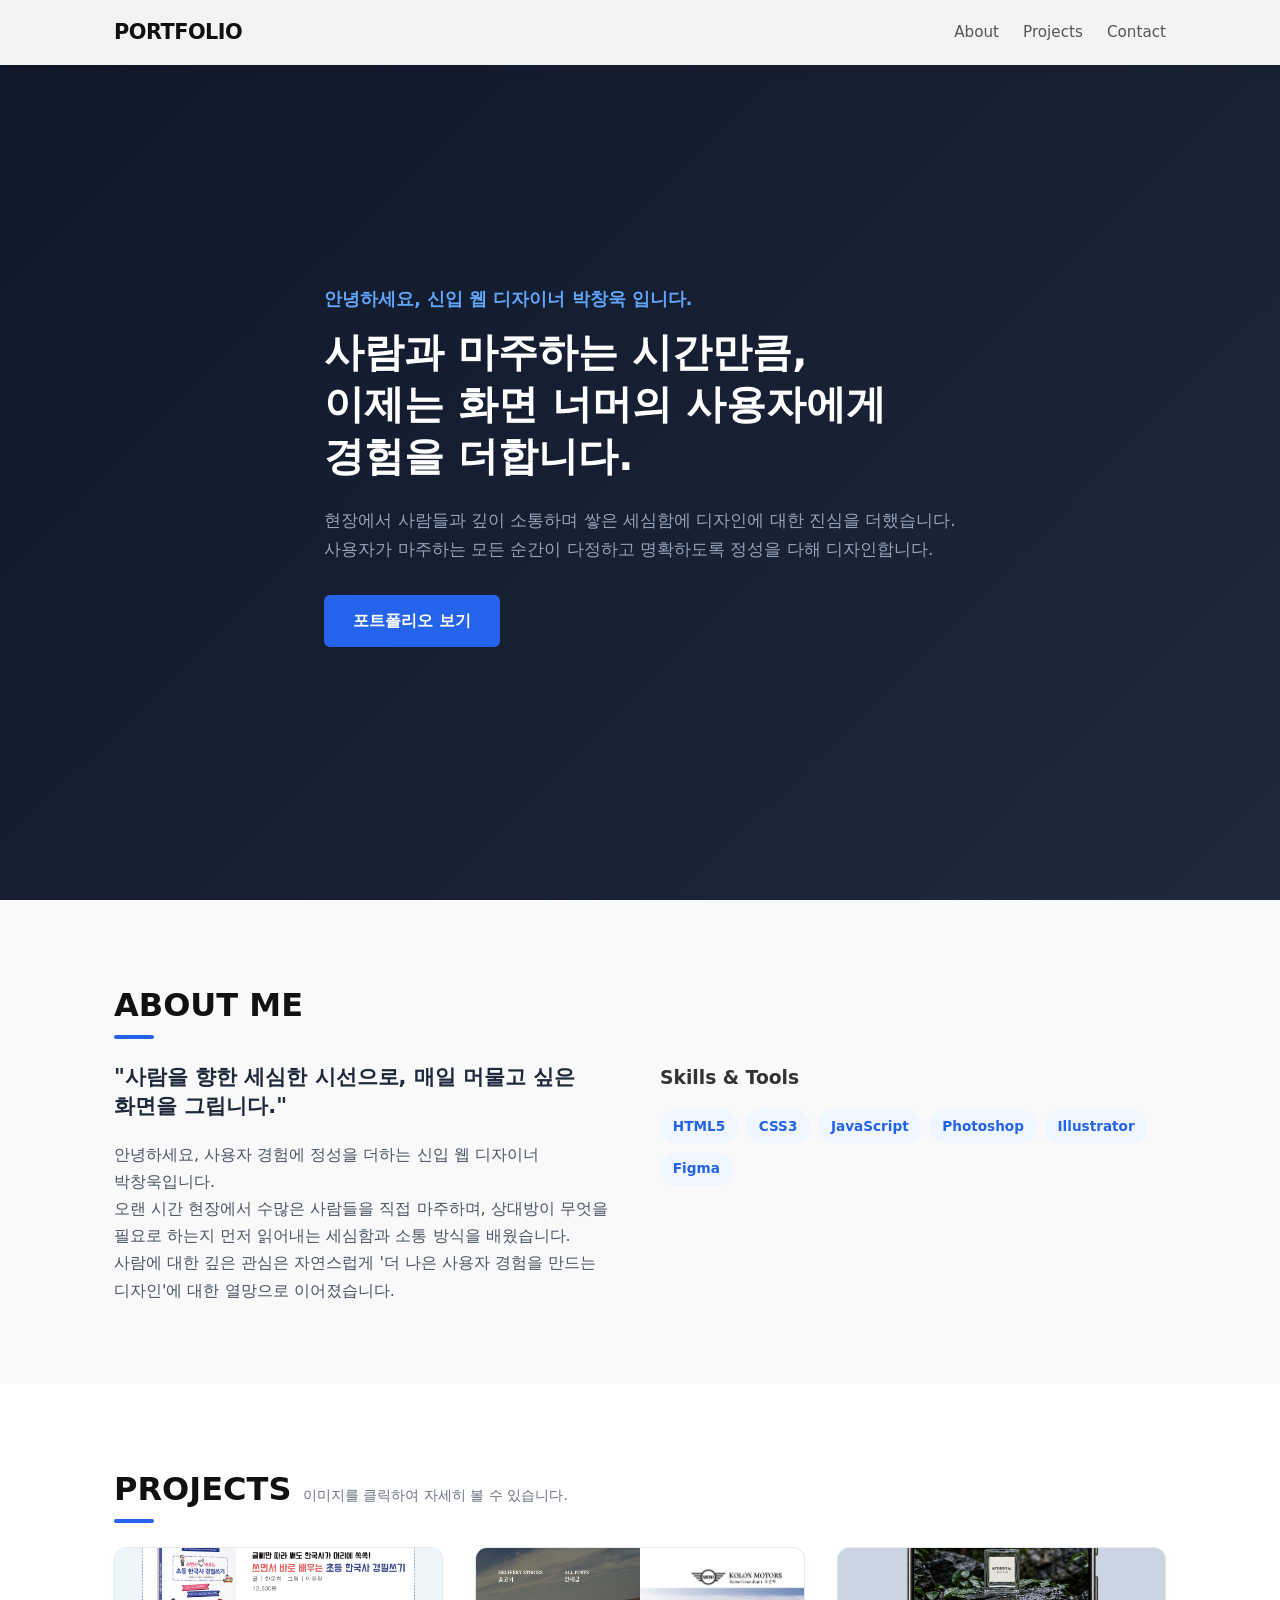
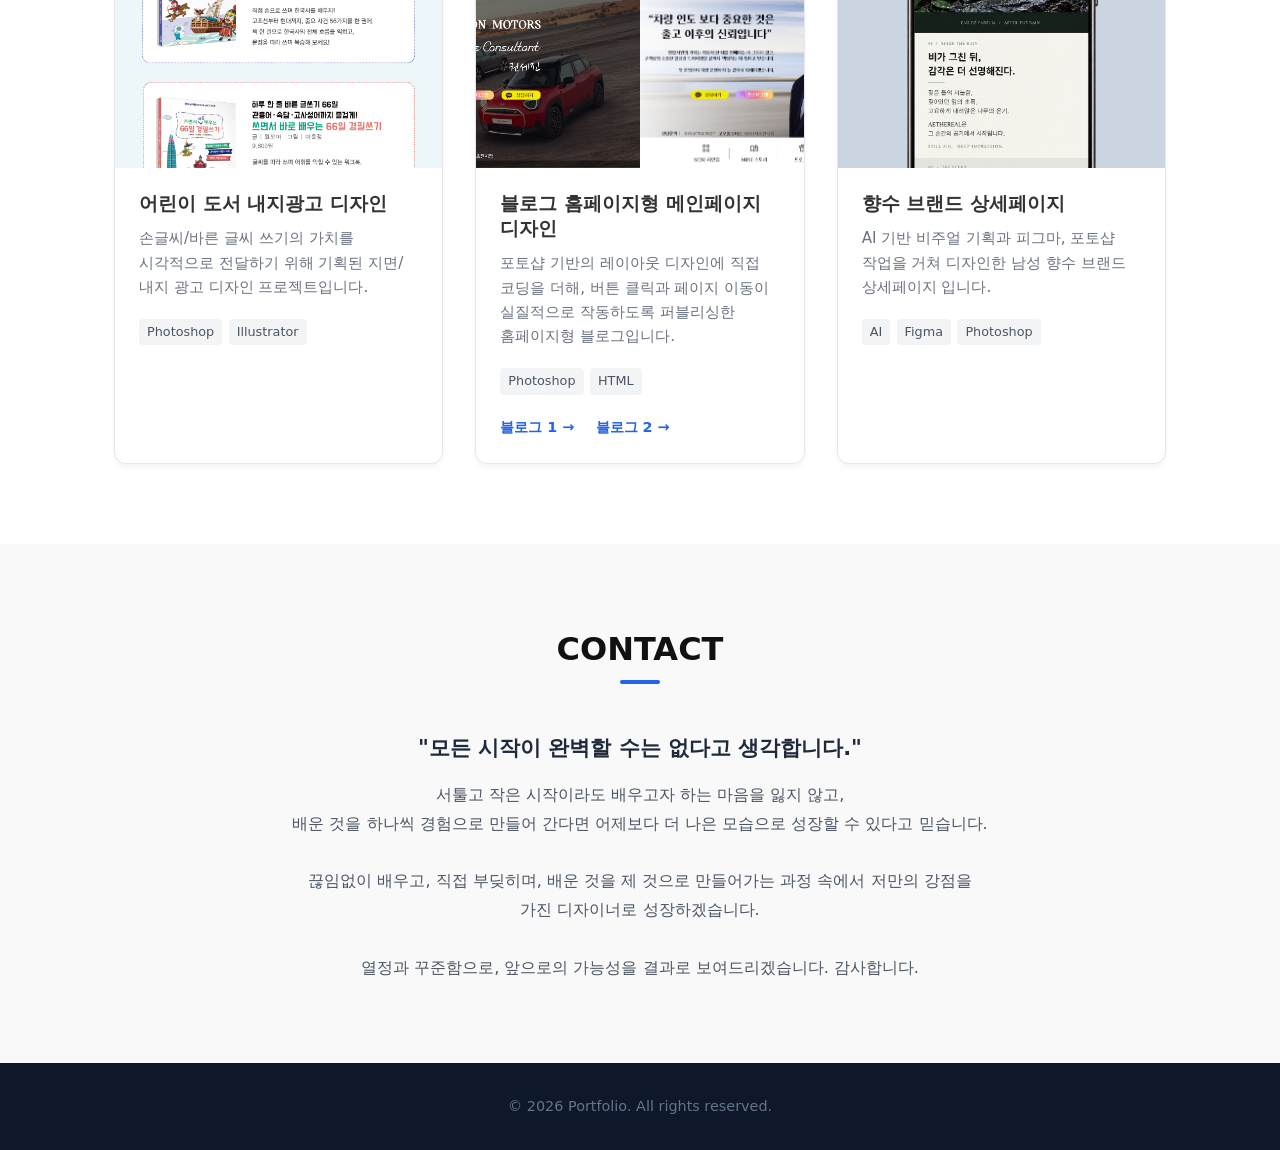
==== commit 047d62a2: "Add files via upload" ====
--- a/index.html
+++ b/index.html
@@ -2,7 +2,7 @@
 <html lang="ko">
 <head>
   <meta charset="UTF-8">
-  <meta name="viewport" content="width=device-width,initial-scale=1,minimum-scale=1,maximum-scale=1,user-scalable=no,interactive-widget=resizes-content">
+  <meta name="viewport" content="width=device-width, initial-scale=1.0">
   <title>PARK CHANG WOOK PORTFOLIO</title>
   <link rel="stylesheet" href="style.css">
 </head>
@@ -24,9 +24,10 @@
     <div class="container">
       <div class="hero-content">
         <p class="hero-subtitle">안녕하세요, 신입 웹 디자이너 박창욱 입니다.</p>
-        <h3 class="hero-title">사람과 마주하는 시간만큼,<br>이제는 화면 너머의 사용자에게<br> 경험을 더합니다.</h3>
+        <h3 class="hero-title">사람과 마주하는 시간만큼,<br>이제는 화면 너머의 사용자에게<br>경험을 더합니다.</h3>
         <p class="hero-description">
-          현장에서 사람들과 깊이 소통하며 쌓은 세심함에 디자인에 대한 진심을 더했습니다. <br>사용자가 마주하는 모든 순간이 다정하고 명확하도록 정성을 다해 디자인합니다.
+          현장에서 사람들과 깊이 소통하며 쌓은 세심함에 디자인에 대한 진심을 더했습니다.<br>
+          사용자가 마주하는 모든 순간이 다정하고 명확하도록 정성을 다해 디자인합니다.
         </p>
         <a href="#projects" class="btn">포트폴리오 보기</a>
       </div>
@@ -39,13 +40,14 @@
       <h2 class="section-title">ABOUT ME</h2>
       <div class="about-grid">
         <div class="about-text">
-       <h2>"사람을 향한 세심한 시선으로,<br>&nbsp;&nbsp;&nbsp;&nbsp;&nbsp;&nbsp;&nbsp;&nbsp;&nbsp;&nbsp;&nbsp;&nbsp;&nbsp;&nbsp;매일 머물고 싶은 화면을 그립니다."</h2>
-       <br>
-       <p>안녕하세요, 사용자 경험에 정성을 더하는 신입 웹 디자이너 박창욱입니다.<br>
-오랜 시간 현장에서 수많은 사람들을 직접 마주하며,<br> 상대방이 무엇을 필요로 하는지 먼저 읽어내는 세심함과 소통 방식을 배웠습니다. <br>사람에 대한 깊은 관심은 자연스럽게<br> '더 나은 사용자 경험을 만드는 디자인'에 대한 열망으로 이어졌습니다.
-
+          <h2 class="about-quote">"사람을 향한 세심한 시선으로, 매일 머물고 싶은 화면을 그립니다."</h2>
+          <p>
+            안녕하세요, 사용자 경험에 정성을 더하는 신입 웹 디자이너 박창욱입니다.<br>
+            오랜 시간 현장에서 수많은 사람들을 직접 마주하며, 상대방이 무엇을 필요로 하는지 먼저 읽어내는 세심함과 소통 방식을 배웠습니다.<br>
+            사람에 대한 깊은 관심은 자연스럽게 '더 나은 사용자 경험을 만드는 디자인'에 대한 열망으로 이어졌습니다.
+          </p>
         </div>
-        <div>
+        <div class="about-skills">
           <h3>Skills & Tools</h3>
           <div class="skills-list">
             <span class="skill-tag">HTML5</span>
@@ -63,7 +65,7 @@
   <!-- PROJECTS SECTION -->
   <section id="projects">
     <div class="container">
-      <h2 class="section-title">PROJECTS <span class="section-subtitle">이미지를 클릭하여 자세히 볼수있습니다.</span></h2>
+      <h2 class="section-title">PROJECTS <span class="section-subtitle">이미지를 클릭하여 자세히 볼 수 있습니다.</span></h2>
       <div class="projects-grid">
         
         <!-- 경필쓰기 -->
@@ -74,102 +76,74 @@
           <div class="project-info">
             <h3 class="project-title">어린이 도서 내지광고 디자인</h3>
             <p class="project-desc">
-              손글씨/바른 글씨 쓰기의 가치를 <br>시각적으로 전달하기 위해 <br>기획된 지면/내지 광고 디자인 프로젝트입니다.
+              손글씨/바른 글씨 쓰기의 가치를 시각적으로 전달하기 위해 기획된 지면/내지 광고 디자인 프로젝트입니다.
             </p>
             <div class="project-tags">
               <span class="project-tag">Photoshop</span>
-              <span class="project-tag">lillustor</span>
+              <span class="project-tag">Illustrator</span>
             </div>
           </div>
         </article>
 
         <!-- 프로젝트 카드 2 -->
         <article class="project-card">
-  <div class="project-img">
-    <img src="img/홈페이지형 블로그 메인페이지1.png" alt="메인페이지1" class="project-thumbnail">
-    <img src="img/홈페이지형 블로그 메인페이지2.png" alt="메인페이지2" class="project-thumbnail">
-  </div>
-  <div class="project-info">
-    <h3 class="project-title">블로그 홈페이지형 <br>메인페이지 디자인</h3>
-    <p class="project-desc">
-      포토샵 기반의 레이아웃 디자인에 직접 코딩을 더해, 버튼 클릭과 페이지 이동이 실질적으로 작동하도록 퍼블리싱한 홈페이지형 블로그입니다.
-    </p>
-    <div class="project-tags">
-      <span class="project-tag">Photoshop</span>
-      <span class="project-tag">HTML</span>
-    </div>
-    <div class="project-links">
-      <a href="https://blog.naver.com/mini-_-k" target="_top">블로그 바로가기 &rarr;</a>
-      <a href="https://blog.naver.com/choiminimi" target="_top">블로그 바로가기 &rarr;</a>
-    </div>
-  </div>
-</article>
+          <div class="project-img">
+            <img src="img/홈페이지형 블로그 메인페이지1.png" alt="메인페이지1" class="project-thumbnail">
+            <img src="img/홈페이지형 블로그 메인페이지2.png" alt="메인페이지2" class="project-thumbnail">
+          </div>
+          <div class="project-info">
+            <h3 class="project-title">블로그 홈페이지형 메인페이지 디자인</h3>
+            <p class="project-desc">
+              포토샵 기반의 레이아웃 디자인에 직접 코딩을 더해, 버튼 클릭과 페이지 이동이 실질적으로 작동하도록 퍼블리싱한 홈페이지형 블로그입니다.
+            </p>
+            <div class="project-tags">
+              <span class="project-tag">Photoshop</span>
+              <span class="project-tag">HTML</span>
+            </div>
+            <div class="project-links">
+              <a href="https://blog.naver.com/mini-_-k" target="_blank" rel="noopener noreferrer">블로그 1 &rarr;</a>
+              <a href="https://blog.naver.com/choiminimi" target="_blank" rel="noopener noreferrer">블로그 2 &rarr;</a>
+            </div>
+          </div>
+        </article>
 
         <!-- 프로젝트 카드 3 -->
         <article class="project-card">
-  <div class="project-img">
-    <!-- src에는 목업 이미지, data-full-img에는 모달로 띄울 상세페이지 원본 이미지 -->
-    <img src="img/상세페이지 목업.png" 
-         data-full-img="img/AETHEREAL — 남성 향수 상세페이지 최종.png" 
-         alt="상세페이지" 
-         class="project-thumbnail">
-  </div>
-  <div class="project-info">
-    <h3 class="project-title">향수 브랜드 상세페이지</h3>
-    <p class="project-desc">
-      AI 기반 비주얼 기획과 피그마,포토샵 작업을 거쳐 디자인한 남성 향수 브랜드 상세페이지 입니다.
-    </p>
-    <div class="project-tags">
-      <span class="project-tag">AI</span>
-      <span class="project-tag">Figma</span>
-      <span class="project-tag">Photoshop</span>
-    </div>
-  </div>
-</article>
-<!-- 프로젝트 카드 4 -->
-        <!-- <article class="project-card">
-  <div class="project-img">
-    
-  </div>
-  <div class="project-info">
-    <h3 class="project-title">블로그 홈페이지형 <br>메인페이지 디자인</h3>
-    <p class="project-desc">
-      브랜드 정체성을 살린 홈페이지형 레이아웃과 직관적인 UI 설계로 사용자 경험과 정보 전달력을 동시에 높인 블로그 리디자인 프로젝트입니다.
-    </p>
-    <div class="project-tags">
-      <span class="project-tag">Photoshop</span>
-      <span class="project-tag">HTML</span>
-    </div>
-    <div class="project-links">
-      <a href="#" target="_top">Live Demo &rarr;</a>
-      <a href="#" target="_top">GitHub &rarr;</a>
-    </div>
-  </div>
-</article> -->
+          <div class="project-img">
+            <img src="img/상세페이지 목업.png" 
+                 data-full-img="img/AETHEREAL — 남성 향수 상세페이지 최종.png" 
+                 alt="상세페이지" 
+                 class="project-thumbnail">
+          </div>
+          <div class="project-info">
+            <h3 class="project-title">향수 브랜드 상세페이지</h3>
+            <p class="project-desc">
+              AI 기반 비주얼 기획과 피그마, 포토샵 작업을 거쳐 디자인한 남성 향수 브랜드 상세페이지 입니다.
+            </p>
+            <div class="project-tags">
+              <span class="project-tag">AI</span>
+              <span class="project-tag">Figma</span>
+              <span class="project-tag">Photoshop</span>
+            </div>
+          </div>
+        </article>
 
       </div>
     </div>
   </section>
 
-  
-
   <!-- CONTACT SECTION -->
   <section id="contact">
     <div class="container">
       <div class="contact-wrapper">
-        <h2 class="section-title" style="display:inline-block;">CONTACT</h2>
-        <h2><p style="margin-top: 1rem;">"모든 시작이 완벽할 수는 없다고 생각합니다."</p></h2>
-        <p>서툴고 작은 시작이라도
-배우고자 하는 마음을 잃지 않고,<br>
-배운 것을 하나씩 경험으로 만들어 간다면
-어제보다 더 나은 모습으로 성장할 수 있다고 믿습니다.
-
-끊임없이 배우고, 직접 부딪히며,
-배운 것을 제 것으로 만들어가는 과정 속에서<br>
-저만의 강점을 가진 디자이너로 성장하겠습니다.<br>
-
-열정과 꾸준함으로,
-앞으로의 가능성을 결과로 보여드리겠습니다. 감사합니다.</p>
+        <h2 class="section-title">CONTACT</h2>
+        <h3 class="contact-quote">"모든 시작이 완벽할 수는 없다고 생각합니다."</h3>
+        <p class="contact-text">
+          서툴고 작은 시작이라도 배우고자 하는 마음을 잃지 않고,<br>
+          배운 것을 하나씩 경험으로 만들어 간다면 어제보다 더 나은 모습으로 성장할 수 있다고 믿습니다.<br><br>
+          끊임없이 배우고, 직접 부딪히며, 배운 것을 제 것으로 만들어가는 과정 속에서 저만의 강점을 가진 디자이너로 성장하겠습니다.<br><br>
+          열정과 꾸준함으로, 앞으로의 가능성을 결과로 보여드리겠습니다. 감사합니다.
+        </p>
       </div>
     </div>
   </section>
@@ -188,38 +162,31 @@
   </div>
 
   <script>
-  // 이미지 모달 팝업 기능
-  const modal = document.getElementById("imageModal");
-  const modalImg = document.getElementById("modalImg");
-  const closeBtn = document.querySelector(".modal-close");
-  const projectsSection = document.getElementById("projects");
+    const modal = document.getElementById("imageModal");
+    const modalImg = document.getElementById("modalImg");
+    const closeBtn = document.querySelector(".modal-close");
+    const projectsSection = document.getElementById("projects");
 
-  // #projects 영역 내의 모든 .project-thumbnail 클릭 감지 (이벤트 위임)
-  if (projectsSection) {
-    projectsSection.addEventListener('click', function(e) {
-      if (e.target.classList.contains('project-thumbnail')) {
-        modal.style.display = "flex";
-        
-        // data-full-img 속성이 등록되어 있으면 해당 원본 이미지 주소를 사용하고,
-        // 없으면 기본 썸네일 이미지(e.target.src)를 사용합니다.
-        const fullImageSrc = e.target.dataset.fullImg || e.target.src;
-        modalImg.src = fullImageSrc;
-        modalImg.alt = e.target.alt || "확대 이미지";
+    if (projectsSection) {
+      projectsSection.addEventListener('click', function(e) {
+        if (e.target.classList.contains('project-thumbnail')) {
+          modal.style.display = "flex";
+          const fullImageSrc = e.target.dataset.fullImg || e.target.src;
+          modalImg.src = fullImageSrc;
+          modalImg.alt = e.target.alt || "확대 이미지";
+        }
+      });
+    }
+
+    closeBtn.addEventListener('click', () => {
+      modal.style.display = "none";
+    });
+
+    modal.addEventListener('click', (e) => {
+      if (e.target === modal) {
+        modal.style.display = "none";
       }
     });
-  }
-
-  // 닫기 버튼 클릭 시
-  closeBtn.addEventListener('click', () => {
-    modal.style.display = "none";
-  });
-
-  // 배경 클릭 시 닫기
-  modal.addEventListener('click', (e) => {
-    if (e.target === modal) {
-      modal.style.display = "none";
-    }
-  });
-</script>
+  </script>
 </body>
 </html>
--- a/style.css
+++ b/style.css
@@ -3,17 +3,21 @@
   padding: 0;
   box-sizing: border-box;
 }
+
 body {
   font-family: 'Pretendard', -apple-system, BlinkMacSystemFont, system-ui, Roboto, 'Helvetica Neue', 'Segoe UI', 'Apple SD Gothic Neo', 'Noto Sans KR', 'Malgun Gothic', sans-serif;
   color: #333;
   line-height: 1.6;
   background-color: #f9f9f9;
   scroll-behavior: smooth;
-}
+  word-break: keep-all; /* 모바일에서 단어 잘림 방지 */
+}
+
 a {
   text-decoration: none;
   color: inherit;
 }
+
 ul {
   list-style: none;
 }
@@ -29,49 +33,58 @@
   box-shadow: 0 2px 10px rgba(0, 0, 0, 0.05);
   z-index: 1000;
 }
+
 .nav-container {
   max-width: 1100px;
   margin: 0 auto;
   display: flex;
   justify-content: space-between;
   align-items: center;
-  padding: 1.2rem 2rem;
-}
+  padding: 1rem 1.5rem;
+}
+
 .logo {
-  font-size: 1.4rem;
+  font-size: 1.3rem;
   font-weight: 700;
   color: #111;
   letter-spacing: -0.5px;
 }
+
 .nav-links {
   display: flex;
-  gap: 2rem;
-}
+  gap: 1.5rem;
+}
+
 .nav-links a {
   font-weight: 500;
   color: #555;
   transition: color 0.3s;
-}
+  font-size: 0.95rem;
+}
+
 .nav-links a:hover {
   color: #2563eb;
 }
 
-/* CONTAINER */
+/* CONTAINER & SECTION */
 .container {
   max-width: 1100px;
   margin: 0 auto;
-  padding: 0 2rem;
-}
+  padding: 0 1.5rem;
+}
+
 section {
-  padding: 6rem 0;
-}
+  padding: 5rem 0;
+}
+
 .section-title {
   font-size: 2rem;
   font-weight: 700;
-  margin-bottom: 2.5rem;
+  margin-bottom: 2rem;
   position: relative;
   color: #111;
 }
+
 .section-title::after {
   content: '';
   position: absolute;
@@ -83,35 +96,49 @@
   border-radius: 2px;
 }
 
+.section-subtitle {
+  font-size: 0.9rem;
+  color: #6b7280;
+  font-weight: 400;
+  display: inline-block;
+  margin-top: 0.5rem;
+}
+
 /* HERO SECTION */
 #hero {
-  height: 100vh;
+  min-height: 100vh;
   display: flex;
   align-items: center;
   background: linear-gradient(135deg, #0f172a 0%, #1e293b 100%);
   color: #fff;
-}
+  padding: 6rem 0 4rem;
+}
+
 .hero-content {
   max-width: 800px;
 }
+
 .hero-subtitle {
-  font-size: 1.2rem;
+  font-size: 1.1rem;
   color: #60a5fa;
   font-weight: 600;
   margin-bottom: 0.8rem;
 }
+
 .hero-title {
-  font-size: 3rem;
+  font-size: 2.5rem;
   font-weight: 800;
-  line-height: 1.2;
+  line-height: 1.3;
   margin-bottom: 1.5rem;
 }
+
 .hero-description {
-  font-size: 1.1rem;
+  font-size: 1.05rem;
   color: #94a3b8;
   margin-bottom: 2rem;
-  word-break: keep-all;
-}
+  line-height: 1.7;
+}
+
 .btn {
   display: inline-block;
   padding: 0.8rem 1.8rem;
@@ -121,6 +148,7 @@
   font-weight: 600;
   transition: background-color 0.3s;
 }
+
 .btn:hover {
   background-color: #1d4ed8;
 }
@@ -129,43 +157,51 @@
 .about-grid {
   display: grid;
   grid-template-columns: 1fr 1fr;
-  gap: 2rem;
-  align-items: center;
-}
+  gap: 2.5rem;
+  align-items: start;
+}
+
+.about-quote {
+  font-size: 1.3rem;
+  font-weight: 700;
+  color: #1e293b;
+  margin-bottom: 1.2rem;
+  line-height: 1.4;
+}
+
 .about-text p {
-  margin-bottom: 5rem;
   color: #4b5563;
-  word-break: keep-all;
-}
+  line-height: 1.7;
+}
+
 .skills-list {
   display: flex;
   flex-wrap: wrap;
   gap: 0.5rem;
-  margin-top: 1.5rem;
-}
+  margin-top: 1rem;
+}
+
 .skill-tag {
   background-color: #eff6ff;
   color: #2563eb;
   padding: 0.4rem 0.8rem;
   border-radius: 20px;
-  font-size: 0.9rem;
+  font-size: 0.85rem;
   font-weight: 600;
 }
 
 /* PROJECTS SECTION */
-.section-subtitle{
-  font-size: 20px;
-  color: gray;
-}
 #projects {
   background-color: #fff;
 }
+
 .projects-grid {
-  margin-top: 30px;
+  margin-top: 2rem;
   display: grid;
-  grid-template-columns: repeat(auto-fill, minmax(320px, 1fr));
+  grid-template-columns: repeat(auto-fill, minmax(300px, 1fr));
   gap: 2rem;
 }
+
 .project-card {
   background-color: #fff;
   border: 1px solid #e5e7eb;
@@ -173,57 +209,65 @@
   overflow: hidden;
   box-shadow: 0 4px 6px -1px rgba(0,0,0,0.05);
   transition: transform 0.3s, box-shadow 0.3s;
-}
+  display: flex;
+  flex-direction: column;
+}
+
 .project-card:hover {
   transform: translateY(-5px);
   box-shadow: 0 10px 15px -3px rgba(0,0,0,0.1);
 }
 
-/* 이미지 카드 영의 크기 고정 및 비율 유지 속성 */
 .project-img {
   width: 100%;
-  height: 220px; /* 원하는 이미지 박스 높이 */
+  height: 220px;
   background-color: #cbd5e1;
   display: flex;
   align-items: center;
   justify-content: center;
-  color: #64748b;
-  font-weight: 600;
-  overflow: hidden; /* 이미지 삐져나옴 방지 */
-}
-
-/* 썸네일 이미지 세부 옵션 */
+  overflow: hidden;
+}
+
 .project-thumbnail {
   width: 100%;
   height: 100%;
-  object-fit: cover; /* 이미지가 잘리지 않고 네모 상자 비율에 맞춰 채워짐 */
+  object-fit: cover;
   cursor: pointer;
   transition: transform 0.3s ease;
 }
 
 .project-thumbnail:hover {
-  transform: scale(1.05); /* 마우스 올렸을 때 은은한 확대 */
+  transform: scale(1.05);
 }
 
 .project-info {
   padding: 1.5rem;
-}
+  display: flex;
+  flex-direction: column;
+  flex-grow: 1;
+}
+
 .project-title {
-  font-size: 1.25rem;
+  font-size: 1.2rem;
   font-weight: 700;
-  margin-bottom: 0.5rem;
-}
+  margin-bottom: 0.6rem;
+  line-height: 1.3;
+}
+
 .project-desc {
   font-size: 0.95rem;
   color: #6b7280;
-  margin-bottom: 1rem;
-  word-break: keep-all;
-}
+  margin-bottom: 1.2rem;
+  line-height: 1.6;
+}
+
 .project-tags {
   display: flex;
-  gap: 0.5rem;
+  flex-wrap: wrap;
+  gap: 0.4rem;
   margin-bottom: 1.2rem;
 }
+
 .project-tag {
   font-size: 0.8rem;
   color: #4b5563;
@@ -231,6 +275,11 @@
   padding: 0.2rem 0.5rem;
   border-radius: 4px;
 }
+
+.project-links {
+  margin-top: auto;
+}
+
 .project-links a {
   font-size: 0.9rem;
   color: #2563eb;
@@ -240,20 +289,35 @@
 
 /* CONTACT SECTION */
 .contact-wrapper {
+  max-width: 700px;
+  margin: 0 auto;
+  text-align: center; /* 전체 영역 가운데 정렬 */
+}
+
+#contact .section-title {
+  display: inline-block; /* 중앙 정렬 기준을 맞추기 위해 인라인 블록 설정 */
   text-align: center;
-  max-width: 600px;
-  margin: 0 auto;
-}
-.contact-wrapper p {
+}
+
+#contact .section-title::after {
+  left: 50%;
+  transform: translateX(-50%); /* 파란색 선을 제목 'CONTACT' 중앙 바로 밑으로 위치 */
+}
+
+.contact-quote {
+  font-size: 1.3rem;
+  color: #1e293b;
+  margin: 1.5rem 0 1rem;
+  font-weight: 700;
+  text-align: center;
+}
+
+.contact-text {
   color: #4b5563;
-  margin-bottom: 2rem;
-}
-.contact-email {
-  font-size: 1.5rem;
-  font-weight: 700;
-  color: #2563eb;
-}
-
+  line-height: 1.8;
+  font-size: 1rem;
+  text-align: center;
+}
 /* FOOTER */
 footer {
   background-color: #0f172a;
@@ -263,9 +327,7 @@
   font-size: 0.9rem;
 }
 
-/* ==========================================
-   IMAGE MODAL STYLES (이미지 확대 팝업)
-   ========================================== */
+/* IMAGE MODAL */
 .modal {
   display: none;
   position: fixed;
@@ -278,17 +340,16 @@
   justify-content: center;
   align-items: flex-start;
   overflow-y: auto;
-  padding: 40px 20px;
+  padding: 40px 15px;
   backdrop-filter: blur(3px);
 }
 
 .modal-content {
   width: 100%;
-  /* 💡 기존 900px에서 600px~700px 정도로 줄여 한눈에 보기 편하게 조정합니다. */
-  max-width: 650px; 
+  max-width: 650px;
   height: auto;
   border-radius: 8px;
-  box-shadow: 0 4px 20px rgba(0, 0, 0, 0.5);
+  box-shadow: 0 4px 20px rgba(0,0,0,0.5);
   animation: zoomIn 0.3s ease;
   margin: auto;
   display: block;
@@ -296,18 +357,13 @@
 
 .modal-close {
   position: fixed;
-  top: 20px;
-  right: 35px;
+  top: 15px;
+  right: 20px;
   color: #fff;
-  font-size: 40px;
+  font-size: 36px;
   font-weight: bold;
   cursor: pointer;
-  transition: color 0.2s;
   z-index: 10000;
-}
-
-.modal-close:hover {
-  color: #ccc;
 }
 
 @keyframes zoomIn {
@@ -321,12 +377,80 @@
   }
 }
 
-/* RESPONSIVE */
+/* ==========================================
+   MOBILE & TABLET RESPONSIVE (미디어 쿼리)
+   ========================================== */
 @media (max-width: 768px) {
+  section {
+    padding: 3.5rem 0;
+  }
+
+  .nav-container {
+    padding: 0.8rem 1rem;
+  }
+
+  .nav-links {
+    gap: 1rem;
+  }
+
   .hero-title {
-    font-size: 2.2rem;
-  }
+    font-size: 1.8rem;
+    line-height: 1.35;
+  }
+
+  .hero-subtitle {
+    font-size: 1rem;
+  }
+
+  .hero-description {
+    font-size: 0.95rem;
+  }
+
+  .section-title {
+    font-size: 1.6rem;
+    margin-bottom: 1.5rem;
+  }
+
+  .section-subtitle {
+    display: block;
+    margin-top: 0.3rem;
+  }
+
   .about-grid {
     grid-template-columns: 1fr;
+    gap: 1.8rem;
+  }
+
+  .about-quote {
+    font-size: 1.15rem;
+  }
+
+  .projects-grid {
+    grid-template-columns: 1fr; /* 모바일에서 1열 고정 */
+    gap: 1.5rem;
+  }
+
+  .project-img {
+    height: 200px;
+  }
+
+  .contact-quote {
+    font-size: 1.15rem;
+    text-align: center;
+  }
+
+  .contact-text {
+    font-size: 0.92rem;
+    text-align: center; /* 모바일에서도 가운데 정렬 유지 */
+  }
+
+  .modal {
+    padding: 30px 10px;
+  }
+
+  .modal-close {
+    top: 10px;
+    right: 15px;
+    font-size: 32px;
   }
 }
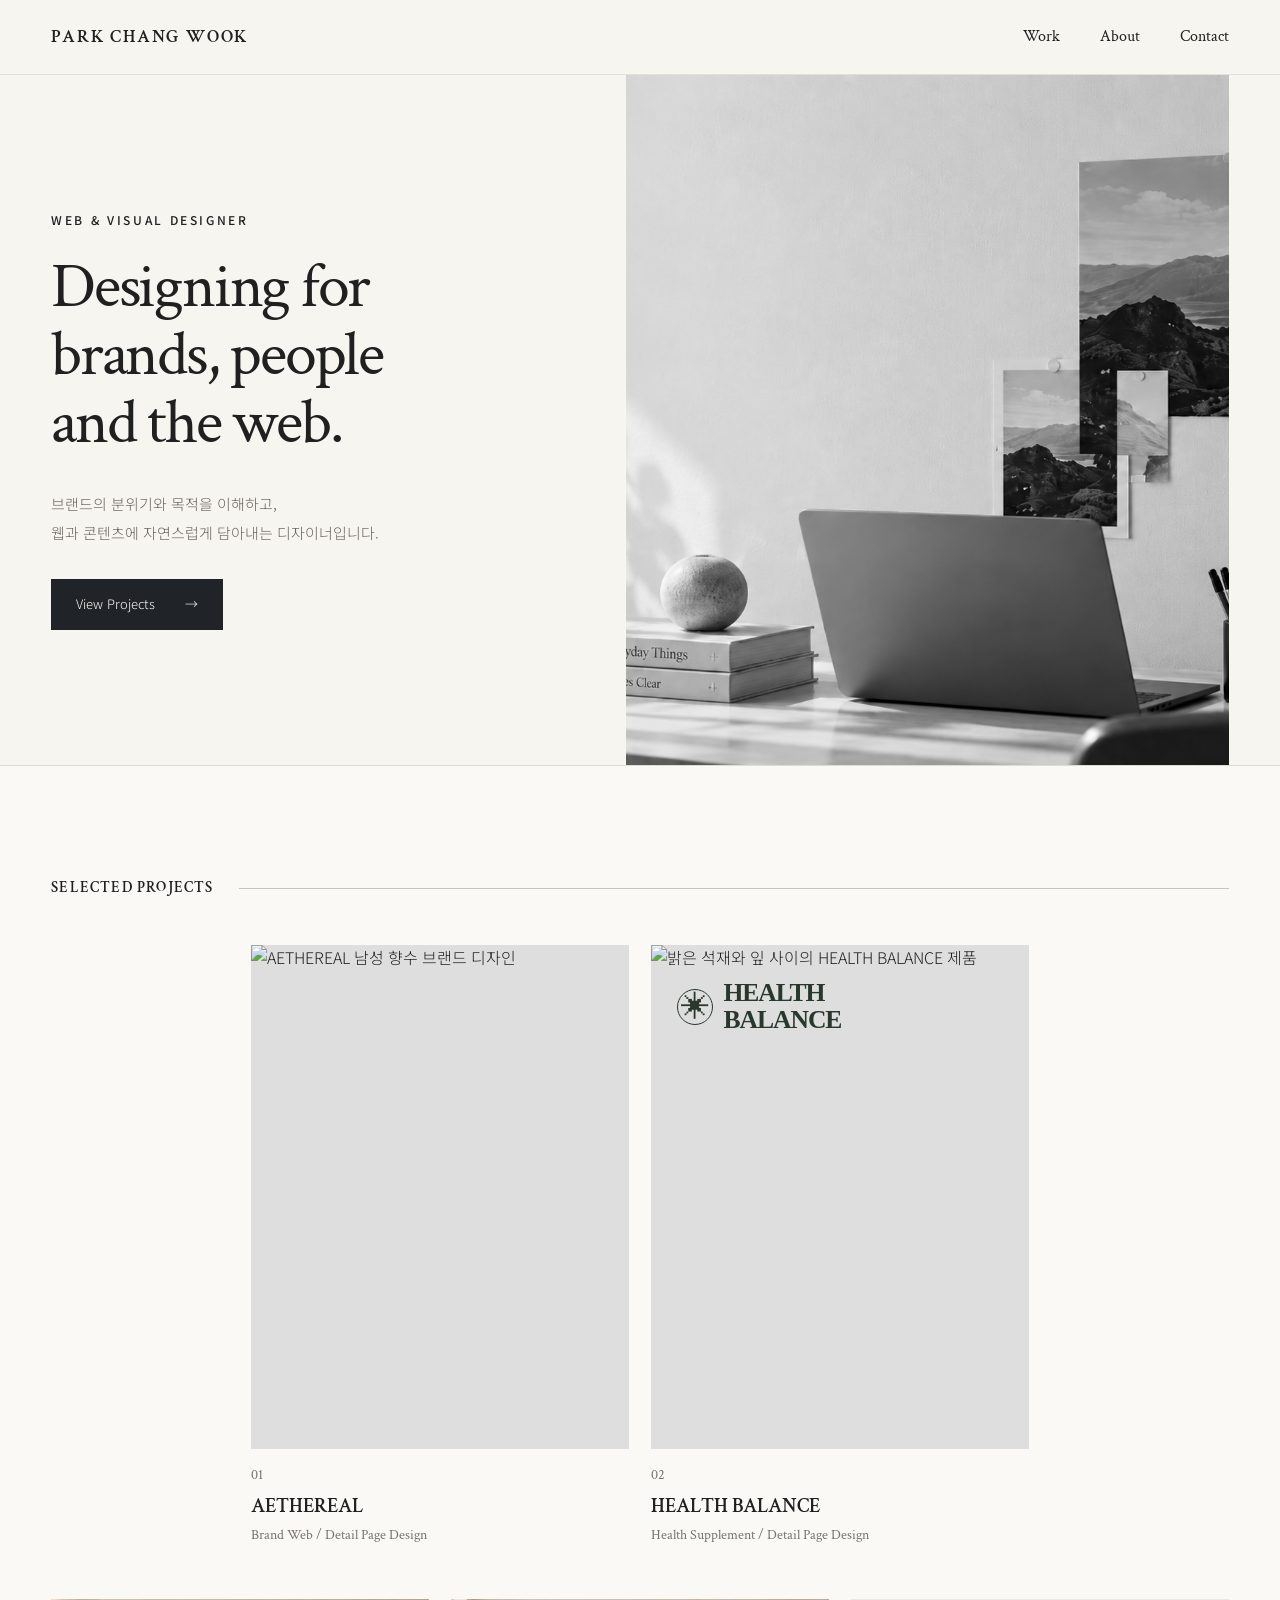
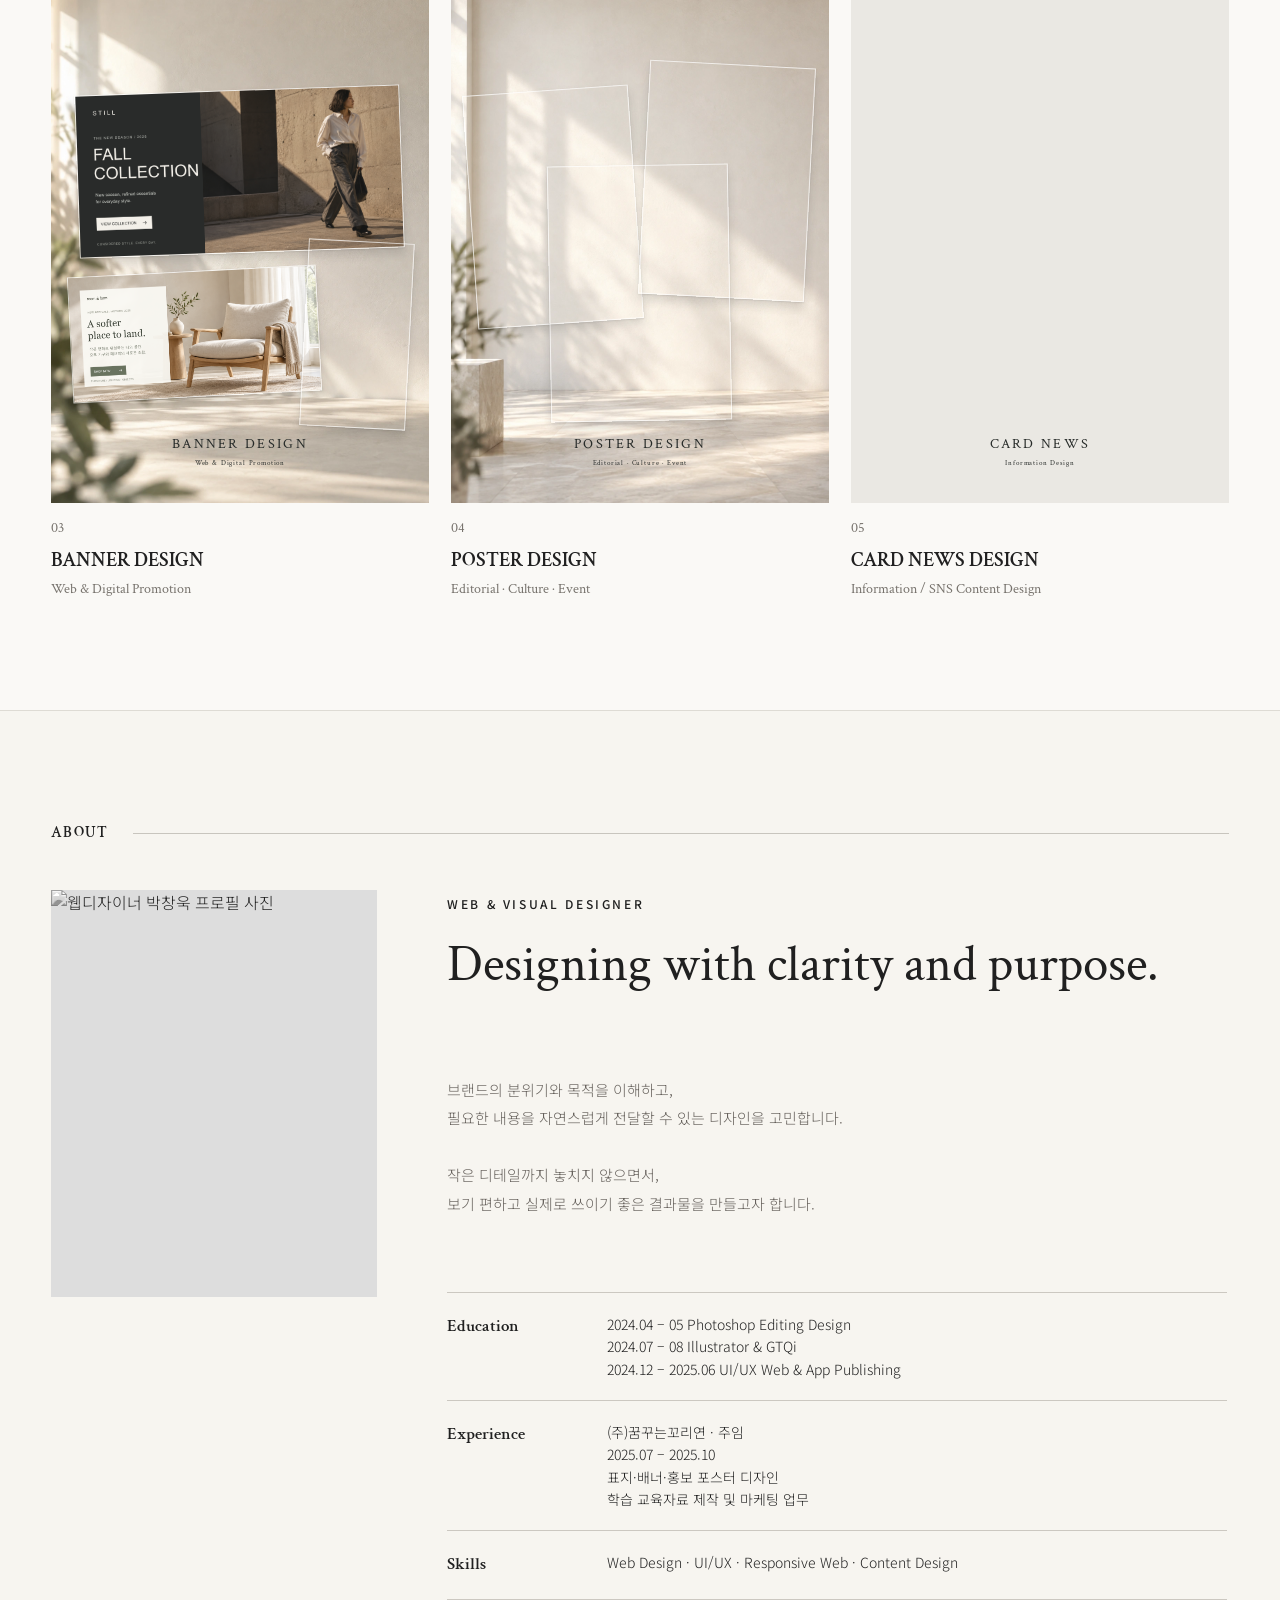
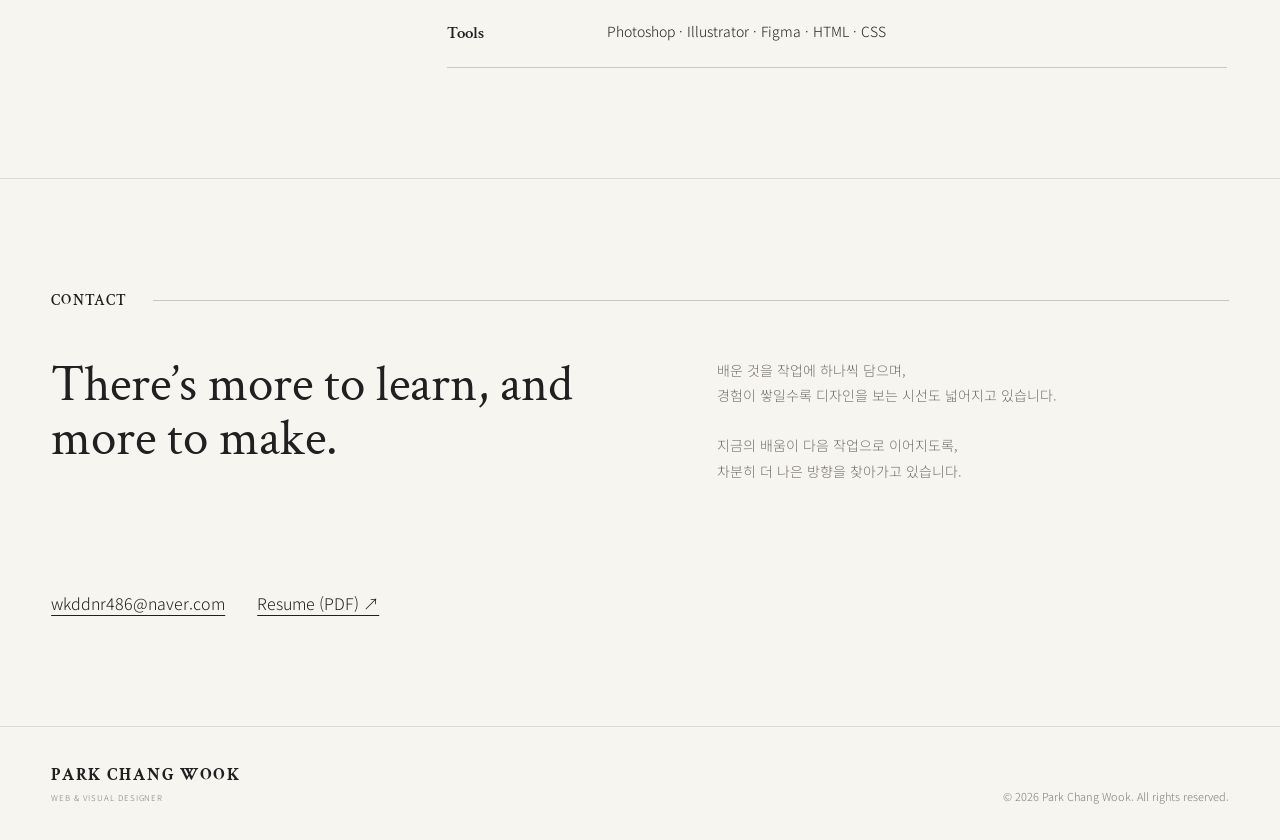
==== commit fb1b0787: "Add files via upload" ====
--- a/index.html
+++ b/index.html
@@ -2,191 +2,551 @@
 <html lang="ko">
 <head>
   <meta charset="UTF-8">
-  <meta name="viewport" content="width=device-width, initial-scale=1.0">
-  <title>PARK CHANG WOOK PORTFOLIO</title>
-  <link rel="stylesheet" href="style.css">
+
+  <meta
+    name="viewport"
+    content="width=device-width, initial-scale=1"
+  >
+
+  <title>Park Chang Wook | Web & Visual Designer</title>
+  <meta name="description" content="박창욱의 웹디자인 포트폴리오. 브랜드 웹·상세페이지, 배너, 포스터, 카드뉴스 디자인 작업을 소개합니다.">
+  <meta property="og:title" content="Park Chang Wook | Web & Visual Designer">
+  <meta property="og:description" content="박창욱의 웹디자인 포트폴리오. 브랜드 웹·상세페이지, 배너, 포스터, 카드뉴스 디자인 작업을 소개합니다.">
+  <meta property="og:type" content="website">
+
+  <!-- Google Fonts -->
+  <link rel="preconnect" href="https://fonts.googleapis.com">
+  <link rel="preconnect" href="https://fonts.gstatic.com" crossorigin>
+
+  <link
+    href="https://fonts.googleapis.com/css2?family=Crimson+Text:wght@400;600&family=Noto+Sans+KR:wght@300;400;500;600&display=swap"
+    rel="stylesheet"
+  >
+
+  <!-- CSS -->
+  <link rel="stylesheet" href="style.css?v=20261006-submission">
+  
+  <link rel="stylesheet" href="health-balance-thumbnail.css">
 </head>
+
+
 <body>
-  <!-- HEADER -->
-  <header>
-    <div class="nav-container">
-      <a href="#" class="logo">PORTFOLIO</a>
-      <nav class="nav-links">
-        <a href="#about">About</a>
-        <a href="#projects">Projects</a>
-        <a href="#contact">Contact</a>
+
+  <!-- =========================
+       HEADER
+  ========================== -->
+
+  <header class="header">
+
+    <div class="inner header-inner">
+
+      <a href="#" class="logo">
+        PARK CHANG WOOK
+      </a>
+
+
+      <nav class="nav">
+
+        <a href="#work">
+          Work
+        </a>
+
+        <a href="#about">
+          About
+        </a>
+
+        <a href="#contact">
+          Contact
+        </a>
+
       </nav>
+
     </div>
+
   </header>
 
-  <!-- HERO SECTION -->
-  <section id="hero">
-    <div class="container">
-      <div class="hero-content">
-        <p class="hero-subtitle">안녕하세요, 신입 웹 디자이너 박창욱 입니다.</p>
-        <h3 class="hero-title">사람과 마주하는 시간만큼,<br>이제는 화면 너머의 사용자에게<br>경험을 더합니다.</h3>
-        <p class="hero-description">
-          현장에서 사람들과 깊이 소통하며 쌓은 세심함에 디자인에 대한 진심을 더했습니다.<br>
-          사용자가 마주하는 모든 순간이 다정하고 명확하도록 정성을 다해 디자인합니다.
-        </p>
-        <a href="#projects" class="btn">포트폴리오 보기</a>
+
+
+  <main>
+
+
+    <!-- =========================
+         HERO
+    ========================== -->
+
+    <section class="hero">
+
+      <div class="inner hero-grid">
+
+
+        <!-- LEFT -->
+
+        <div class="hero-copy">
+
+          <span class="eyebrow">
+            WEB & VISUAL DESIGNER
+          </span>
+
+
+          <h1>
+    Designing for<br>
+    brands, people<br>
+    and the web.
+  </h1>
+
+  <p>
+    브랜드의 분위기와 목적을 이해하고,<br>
+    웹과 콘텐츠에 자연스럽게 담아내는 디자이너입니다.
+  </p>
+
+
+
+          <a
+            href="#work"
+            class="button"
+          >
+
+            View Projects
+
+            <span>
+              →
+            </span>
+
+          </a>
+
+        </div>
+
+
+
+        <!-- RIGHT -->
+
+        <div class="hero-image">
+
+          <img
+            src="web-assets/img/hero.webp"
+            alt="Designer workspace"
+          >
+
+
+          <div class="hero-message">
+
+            <p>
+              
+            </p>
+
+            <span>
+              
+            </span>
+
+          </div>
+
+        </div>
+
+
       </div>
+
+    </section>
+
+
+
+
+    <!-- =========================
+         PROJECTS
+    ========================== -->
+
+    <section
+      id="work"
+      class="section projects-section"
+    >
+
+      <div class="inner">
+
+
+        <div class="section-heading">
+
+          <div class="heading-line">
+
+            <h2>
+              SELECTED PROJECTS
+            </h2>
+
+          </div>
+
+        </div>
+
+
+
+        <div class="projects-grid">
+
+
+          <!-- PROJECT 01 -->
+<article class="project-card">
+  <a href="project-aethereal.html">
+    <div class="project-image">
+      <img
+        src="web-assets/img/AETHREAL 썸네일.webp"
+        alt="AETHEREAL 남성 향수 브랜드 디자인"
+        loading="lazy"
+        decoding="async"
+      >
     </div>
-  </section>
-
-  <!-- ABOUT SECTION -->
-  <section id="about">
-    <div class="container">
-      <h2 class="section-title">ABOUT ME</h2>
-      <div class="about-grid">
-        <div class="about-text">
-          <h2 class="about-quote">"사람을 향한 세심한 시선으로, 매일 머물고 싶은 화면을 그립니다."</h2>
-          <p>
-            안녕하세요, 사용자 경험에 정성을 더하는 신입 웹 디자이너 박창욱입니다.<br>
-            오랜 시간 현장에서 수많은 사람들을 직접 마주하며, 상대방이 무엇을 필요로 하는지 먼저 읽어내는 세심함과 소통 방식을 배웠습니다.<br>
-            사람에 대한 깊은 관심은 자연스럽게 '더 나은 사용자 경험을 만드는 디자인'에 대한 열망으로 이어졌습니다.
-          </p>
-        </div>
-        <div class="about-skills">
-          <h3>Skills & Tools</h3>
-          <div class="skills-list">
-            <span class="skill-tag">HTML5</span>
-            <span class="skill-tag">CSS3</span>
-            <span class="skill-tag">JavaScript</span>
-            <span class="skill-tag">Photoshop</span>
-            <span class="skill-tag">Illustrator</span>
-            <span class="skill-tag">Figma</span>
+
+    <span class="number">01</span>
+    <h3>AETHEREAL</h3>
+    <p>Brand Web / Detail Page Design</p>
+  </a>
+</article>
+
+
+
+
+          <!-- PROJECT 02 -->
+
+          <article class="project-card">
+
+            <a href="project-health-balance.html">
+
+              <div class="project-image hb-thumbnail"><span class="hb-wordmark"><span class="hb-mark" aria-hidden="true">✳</span><span><b>HEALTH<br>BALANCE</b></span></span>
+
+                <img
+                  src="web-assets/img/건강보조식품 썸네일.webp"
+                  alt="밝은 석재와 잎 사이의 HEALTH BALANCE 제품" loading="lazy" decoding="async"
+                >
+
+              </div>
+
+
+              <span class="number">
+                02
+              </span>
+
+
+              <h3>
+                HEALTH BALANCE
+              </h3>
+
+
+              <p>
+                Health Supplement / Detail Page Design
+              </p>
+
+            </a>
+
+          </article>
+
+
+
+
+
+
+
+
+
+
+
+
+          <!-- PROJECT 03: BANNER DESIGN -->
+          <article class="project-card">
+            <a href="project-banner-design.html">
+              <div class="project-image content-thumbnail collage-thumbnail collage-banner" role="img" aria-label="BANNER DESIGN — 실제 작업물 3종을 배치한 컬렉션">
+                <div class="collage-stage" aria-hidden="true"><img class="collage-art collage-fashion" src="web-assets/banner-design-2026/exports/01-fashion-web.webp" alt="Fashion 시즌 컬렉션 배너" loading="lazy" decoding="async">
+<img class="collage-art collage-living" src="web-assets/banner-design-2026/exports/02-living-web.webp" alt="Living 신상품 배너" loading="lazy" decoding="async">
+<img class="collage-art collage-modo" src="banner-design-2026/exports/05-membership-story.png" alt="MODO 멤버십 배너" loading="lazy" decoding="async"></div>
+                <div class="collage-caption" aria-hidden="true"><span>BANNER DESIGN</span><small>Web & Digital Promotion</small></div>
+              </div>
+              <span class="number">03</span>
+              <h3>BANNER DESIGN</h3>
+              <p>Web &amp; Digital Promotion</p>
+            </a>
+          </article>
+
+          <!-- PROJECT 04: POSTER DESIGN -->
+          <article class="project-card">
+            <a href="project-poster-design.html">
+              <div class="project-image content-thumbnail collage-thumbnail collage-poster" role="img" aria-label="POSTER DESIGN — 실제 작업물 3종을 배치한 컬렉션">
+                <div class="collage-stage" aria-hidden="true"><img class="collage-art collage-moment" src="poster-design-2026/exports/01-the-moment-within.webp" alt="THE MOMENT WITHIN 전시 포스터" loading="lazy" decoding="async">
+<img class="collage-art collage-book" src="poster-design-2026/exports/03-seoul-book-fair.webp" alt="SEOUL BOOK FAIR 행사 포스터" loading="lazy" decoding="async">
+<img class="collage-art collage-jazz" src="poster-design-2026/exports/02-seoul-jazz-night.webp" alt="SEOUL JAZZ NIGHT 공연 포스터" loading="lazy" decoding="async"></div>
+                <div class="collage-caption" aria-hidden="true"><span>POSTER DESIGN</span><small>Editorial · Culture · Event</small></div>
+              </div>
+              <span class="number">04</span>
+              <h3>POSTER DESIGN</h3>
+              <p>Editorial · Culture · Event</p>
+            </a>
+          </article>
+
+          <!-- PROJECT 05: CARD NEWS DESIGN -->
+          <article class="project-card">
+            <a href="project-card-news-design.html">
+              <div class="project-image content-thumbnail collage-card-news"><img src="img/thumbnail-series/card-news-no-caption.webp" alt="CARD NEWS DESIGN — Digital Fatigue와 Privacy Protection 카드뉴스" width="1086" height="1448" loading="lazy" decoding="async"><div class="collage-caption" aria-hidden="true"><span>CARD NEWS</span><small>Information Design</small></div></div>
+              <span class="number">05</span>
+              <h3>CARD NEWS DESIGN</h3>
+              <p>Information / SNS Content Design</p>
+            </a>
+          </article>
+
+        </div>
+
+      </div>
+
+    </section>
+
+
+
+
+    <!-- =========================
+         ABOUT
+    ========================== -->
+
+    <section
+      id="about"
+      class="section about"
+    >
+
+      <div class="inner">
+
+
+        <div class="section-heading simple">
+
+          <div class="heading-line">
+
+            <h2>
+              ABOUT
+            </h2>
+
           </div>
-        </div>
+
+        </div>
+
+
+
+        <div class="about-grid">
+
+
+          <!-- PROFILE IMAGE -->
+
+          <div class="about-photo">
+
+            <img
+              src="web-assets/img/박창욱.webp"
+              alt="웹디자이너 박창욱 프로필 사진" loading="lazy" decoding="async"
+            >
+
+          </div>
+
+
+
+          <!-- ABOUT TEXT -->
+
+          <div class="about-content">
+
+            <span class="eyebrow">
+              WEB & VISUAL DESIGNER
+            </span>
+
+
+            <h2>
+              Designing with clarity and purpose.
+            </h2>
+
+
+            <p class="about-description">
+
+              브랜드의 분위기와 목적을 이해하고,
+            필요한 내용을 자연스럽게 전달할 수 있는 디자인을 고민합니다.
+
+            작은 디테일까지 놓치지 않으면서,
+            보기 편하고 실제로 쓰이기 좋은 결과물을 만들고자 합니다.
+
+            </p>
+
+
+
+            <div class="about-info">
+
+
+              <!-- EDUCATION -->
+
+              <div class="info-row">
+
+                <strong>
+                  Education
+                </strong>
+
+
+                <div>
+
+                  <p>
+  <span class="date">2024.04 – 05</span>
+  <span>Photoshop Editing Design</span>
+</p>
+<p>
+  <span class="date">2024.07 – 08</span>
+  <span>Illustrator & GTQi</span>
+</p>
+<p>
+  <span class="date">2024.12 – 2025.06</span>
+  <span>UI/UX Web & App Publishing</span>
+</p>
+
+                </div>
+
+              </div>
+
+              <!-- Experience -->
+
+              <div class="info-row">
+
+                <strong>
+                  Experience
+                </strong>
+
+
+                <div>
+
+                  <p>
+                    <span class="company">(주)꿈꾸는꼬리연 · 주임</span><br>2025.07 – 2025.10<br>표지·배너·홍보 포스터 디자인<br>학습 교육자료 제작 및 마케팅 업무
+                  </p>
+
+                </div>
+
+              </div>
+
+
+
+              <!-- SKILLS -->
+
+              <div class="info-row">
+
+                <strong>
+                  Skills
+                </strong>
+
+
+                <div>
+
+                  <p>
+                    Web Design · UI/UX · Responsive Web · Content Design
+                  </p>
+
+                </div>
+
+              </div>
+
+
+
+              <!-- TOOLS -->
+
+              <div class="info-row">
+
+                <strong>
+                  Tools
+                </strong>
+
+
+                <div>
+
+                  <p>
+                    Photoshop · Illustrator · Figma · HTML · CSS
+                  </p>
+
+                </div>
+
+              </div>
+
+
+            </div>
+
+          </div>
+
+
+        </div>
+
       </div>
+
+    </section>
+
+
+
+
+    <!-- =========================
+         CONTACT
+    ========================== -->
+
+    <section
+      id="contact"
+      class="section contact"
+    >
+
+      <div class="inner">
+
+
+        <div class="section-heading simple">
+
+          <div class="heading-line">
+
+            <h2>
+              CONTACT
+            </h2>
+
+          </div>
+
+        </div>
+
+
+
+        <div class="contact-copy">
+          <h2>There’s more to learn, and more to make.</h2>
+          <p>배운 것을 작업에 하나씩 담으며,
+경험이 쌓일수록 디자인을 보는 시선도 넓어지고 있습니다.
+
+지금의 배움이 다음 작업으로 이어지도록,
+차분히 더 나은 방향을 찾아가고 있습니다.</p>
+          <div class="contact-links"><a href="mailto:wkddnr486@naver.com">wkddnr486@naver.com</a><a href="documents/park-chang-wook-resume.pdf" target="_blank" rel="noopener">Resume (PDF) ↗</a></div>
+        </div>
+
+      </div>
+
+    </section>
+
+
+  </main>
+
+
+
+
+  <!-- =========================
+       FOOTER
+  ========================== -->
+
+  <footer class="footer">
+
+    <div class="inner footer-inner">
+
+
+      <div class="footer-logo">
+
+        <strong>
+          PARK CHANG WOOK
+        </strong>
+
+        <span>
+          WEB & VISUAL DESIGNER
+        </span>
+
+      </div>
+
+
+      <p>
+        © 2026 Park Chang Wook.
+        All rights reserved.
+      </p>
+
+
     </div>
-  </section>
-
-  <!-- PROJECTS SECTION -->
-  <section id="projects">
-    <div class="container">
-      <h2 class="section-title">PROJECTS <span class="section-subtitle">이미지를 클릭하여 자세히 볼 수 있습니다.</span></h2>
-      <div class="projects-grid">
-        
-        <!-- 경필쓰기 -->
-        <article class="project-card">
-          <div class="project-img">
-            <img src="img/경필쓰기 내지광고.jpg" alt="내지광고" class="project-thumbnail">
-          </div>
-          <div class="project-info">
-            <h3 class="project-title">어린이 도서 내지광고 디자인</h3>
-            <p class="project-desc">
-              손글씨/바른 글씨 쓰기의 가치를 시각적으로 전달하기 위해 기획된 지면/내지 광고 디자인 프로젝트입니다.
-            </p>
-            <div class="project-tags">
-              <span class="project-tag">Photoshop</span>
-              <span class="project-tag">Illustrator</span>
-            </div>
-          </div>
-        </article>
-
-        <!-- 프로젝트 카드 2 -->
-        <article class="project-card">
-          <div class="project-img">
-            <img src="img/홈페이지형 블로그 메인페이지1.png" alt="메인페이지1" class="project-thumbnail">
-            <img src="img/홈페이지형 블로그 메인페이지2.png" alt="메인페이지2" class="project-thumbnail">
-          </div>
-          <div class="project-info">
-            <h3 class="project-title">블로그 홈페이지형 메인페이지 디자인</h3>
-            <p class="project-desc">
-              포토샵 기반의 레이아웃 디자인에 직접 코딩을 더해, 버튼 클릭과 페이지 이동이 실질적으로 작동하도록 퍼블리싱한 홈페이지형 블로그입니다.
-            </p>
-            <div class="project-tags">
-              <span class="project-tag">Photoshop</span>
-              <span class="project-tag">HTML</span>
-            </div>
-            <div class="project-links">
-              <a href="https://blog.naver.com/mini-_-k" target="_blank" rel="noopener noreferrer">블로그 1 &rarr;</a>
-              <a href="https://blog.naver.com/choiminimi" target="_blank" rel="noopener noreferrer">블로그 2 &rarr;</a>
-            </div>
-          </div>
-        </article>
-
-        <!-- 프로젝트 카드 3 -->
-        <article class="project-card">
-          <div class="project-img">
-            <img src="img/상세페이지 목업.png" 
-                 data-full-img="img/AETHEREAL — 남성 향수 상세페이지 최종.png" 
-                 alt="상세페이지" 
-                 class="project-thumbnail">
-          </div>
-          <div class="project-info">
-            <h3 class="project-title">향수 브랜드 상세페이지</h3>
-            <p class="project-desc">
-              AI 기반 비주얼 기획과 피그마, 포토샵 작업을 거쳐 디자인한 남성 향수 브랜드 상세페이지 입니다.
-            </p>
-            <div class="project-tags">
-              <span class="project-tag">AI</span>
-              <span class="project-tag">Figma</span>
-              <span class="project-tag">Photoshop</span>
-            </div>
-          </div>
-        </article>
-
-      </div>
-    </div>
-  </section>
-
-  <!-- CONTACT SECTION -->
-  <section id="contact">
-    <div class="container">
-      <div class="contact-wrapper">
-        <h2 class="section-title">CONTACT</h2>
-        <h3 class="contact-quote">"모든 시작이 완벽할 수는 없다고 생각합니다."</h3>
-        <p class="contact-text">
-          서툴고 작은 시작이라도 배우고자 하는 마음을 잃지 않고,<br>
-          배운 것을 하나씩 경험으로 만들어 간다면 어제보다 더 나은 모습으로 성장할 수 있다고 믿습니다.<br><br>
-          끊임없이 배우고, 직접 부딪히며, 배운 것을 제 것으로 만들어가는 과정 속에서 저만의 강점을 가진 디자이너로 성장하겠습니다.<br><br>
-          열정과 꾸준함으로, 앞으로의 가능성을 결과로 보여드리겠습니다. 감사합니다.
-        </p>
-      </div>
-    </div>
-  </section>
-
-  <!-- FOOTER -->
-  <footer>
-    <div class="container">
-      <p>&copy; 2026 Portfolio. All rights reserved.</p>
-    </div>
+
   </footer>
 
-  <!-- IMAGE MODAL (이미지 확대 팝업) -->
-  <div id="imageModal" class="modal">
-    <span class="modal-close">&times;</span>
-    <img class="modal-content" id="modalImg" alt="확대 이미지">
-  </div>
-
-  <script>
-    const modal = document.getElementById("imageModal");
-    const modalImg = document.getElementById("modalImg");
-    const closeBtn = document.querySelector(".modal-close");
-    const projectsSection = document.getElementById("projects");
-
-    if (projectsSection) {
-      projectsSection.addEventListener('click', function(e) {
-        if (e.target.classList.contains('project-thumbnail')) {
-          modal.style.display = "flex";
-          const fullImageSrc = e.target.dataset.fullImg || e.target.src;
-          modalImg.src = fullImageSrc;
-          modalImg.alt = e.target.alt || "확대 이미지";
-        }
-      });
-    }
-
-    closeBtn.addEventListener('click', () => {
-      modal.style.display = "none";
-    });
-
-    modal.addEventListener('click', (e) => {
-      if (e.target === modal) {
-        modal.style.display = "none";
-      }
-    });
-  </script>
+
 </body>
 </html>
--- a/style.css
+++ b/style.css
@@ -1,456 +1,1284 @@
+/* ==================================================
+   RESET
+================================================== */
+
 * {
   margin: 0;
   padding: 0;
   box-sizing: border-box;
 }
 
+
+html {
+  scroll-behavior: smooth;
+}
+
+
 body {
-  font-family: 'Pretendard', -apple-system, BlinkMacSystemFont, system-ui, Roboto, 'Helvetica Neue', 'Segoe UI', 'Apple SD Gothic Neo', 'Noto Sans KR', 'Malgun Gothic', sans-serif;
-  color: #333;
+  background: #f7f5f0;
+
+  color: #202020;
+
+  font-family:
+    "Noto Sans KR",
+    sans-serif;
+
+  font-weight: 300;
+
   line-height: 1.6;
-  background-color: #f9f9f9;
-  scroll-behavior: smooth;
-  word-break: keep-all; /* 모바일에서 단어 잘림 방지 */
-}
+}
+
+
+img {
+  display: block;
+
+  width: 100%;
+}
+
 
 a {
+  color: inherit;
+
   text-decoration: none;
-  color: inherit;
-}
-
-ul {
-  list-style: none;
-}
-
-/* HEADER & NAV */
-header {
-  position: fixed;
+}
+
+
+button,
+input,
+textarea {
+  font: inherit;
+}
+
+
+
+/* ==================================================
+   COMMON
+================================================== */
+
+.inner {
+  width: min(92%, 1440px);
+
+  margin: 0 auto;
+}
+
+
+.section {
+  padding: 110px 0;
+}
+
+
+.eyebrow {
+  display: inline-block;
+
+  margin-bottom: 24px;
+
+  font-size: 12px;
+
+  font-weight: 500;
+
+  letter-spacing: 0.22em;
+}
+
+
+
+/* BUTTON */
+
+.button {
+  display: inline-flex;
+
+  align-items: center;
+
+  gap: 30px;
+
+  width: fit-content;
+
+  margin-top: 38px;
+
+  padding: 15px 25px;
+
+  background: #202327;
+
+  color: #ffffff;
+
+  font-size: 13px;
+
+  transition: 0.3s ease;
+}
+
+
+.button:hover {
+  background: #3b3e42;
+}
+
+
+
+/* ==================================================
+   SECTION HEADING
+================================================== */
+
+.section-heading {
+  display: flex;
+
+  align-items: center;
+
+  justify-content: space-between;
+
+  gap: 30px;
+
+  margin-bottom: 45px;
+}
+
+
+.section-heading.simple {
+  justify-content: flex-start;
+}
+
+
+.heading-line {
+  display: flex;
+
+  align-items: center;
+
+  flex: 1;
+
+  gap: 25px;
+}
+
+
+.heading-line::after {
+  content: "";
+
+  flex: 1;
+
+  height: 1px;
+
+  background: #c8c5be;
+}
+
+
+.heading-line h2 {
+  white-space: nowrap;
+
+  font-family:
+    "Crimson Text",
+    serif;
+
+  font-size: 15px;
+
+  font-weight: 600;
+
+  letter-spacing: 0.08em;
+}
+
+
+/* ==================================================
+   HEADER
+================================================== */
+
+.header {
+  position: sticky;
+
   top: 0;
+
+  z-index: 1000;
+
+  background:
+    rgba(247, 245, 240, 0.94);
+
+  border-bottom: 1px solid #e3e0da;
+
+  backdrop-filter:
+    blur(10px);
+}
+
+
+.header-inner {
+  height: 74px;
+
+  display: flex;
+
+  align-items: center;
+
+  justify-content: space-between;
+}
+
+
+.logo {
+  font-family:
+    "Crimson Text",
+    serif;
+
+  font-size: 18px;
+
+  font-weight: 600;
+
+  letter-spacing: 0.1em;
+}
+
+
+.nav {
+  display: flex;
+
+  align-items: center;
+
+  gap: 40px;
+}
+
+
+.nav a {
+  position: relative;
+
+  font-family:
+    "Crimson Text",
+    serif;
+
+  font-size: 16px;
+}
+
+
+.nav a::after {
+  content: "";
+
+  position: absolute;
+
   left: 0;
+
+  bottom: -5px;
+
+  width: 0;
+
+  height: 1px;
+
+  background: #202020;
+
+  transition: 0.3s ease;
+}
+
+
+.nav a:hover::after {
   width: 100%;
-  background-color: rgba(255, 255, 255, 0.95);
-  backdrop-filter: blur(5px);
-  box-shadow: 0 2px 10px rgba(0, 0, 0, 0.05);
-  z-index: 1000;
-}
-
-.nav-container {
-  max-width: 1100px;
-  margin: 0 auto;
+}
+
+
+
+/* ==================================================
+   HERO
+================================================== */
+
+.hero {
+  border-bottom:
+    1px solid #dedbd4;
+}
+
+
+.hero-grid {
+  min-height: 690px;
+
+  display: grid;
+
+  grid-template-columns:
+    1fr 1.05fr;
+}
+
+
+.hero-copy {
   display: flex;
-  justify-content: space-between;
-  align-items: center;
-  padding: 1rem 1.5rem;
-}
-
-.logo {
-  font-size: 1.3rem;
-  font-weight: 700;
-  color: #111;
-  letter-spacing: -0.5px;
-}
-
-.nav-links {
-  display: flex;
-  gap: 1.5rem;
-}
-
-.nav-links a {
-  font-weight: 500;
-  color: #555;
-  transition: color 0.3s;
-  font-size: 0.95rem;
-}
-
-.nav-links a:hover {
-  color: #2563eb;
-}
-
-/* CONTAINER & SECTION */
-.container {
-  max-width: 1100px;
-  margin: 0 auto;
-  padding: 0 1.5rem;
-}
-
-section {
-  padding: 5rem 0;
-}
-
-.section-title {
-  font-size: 2rem;
-  font-weight: 700;
-  margin-bottom: 2rem;
+  flex-direction: column;
+  justify-content: center;
+
+  padding-right: 60px;
+}
+
+
+
+.hero-copy h1 {
+  max-width: 620px;
+
+  font-family:
+    "Crimson Text",
+    serif;
+
+  font-size: clamp(56px, 5vw, 76px);
+
+  font-weight: 400;
+
+  line-height: 1.06;
+
+  letter-spacing: -0.035em;
+}
+
+
+.hero-copy > p {
+  margin-top: 34px;
+  max-width: 620px;
+
+  color: #68645f;
+  font-size: 15px;
+  line-height: 1.9;
+
+  word-break: keep-all;
+}
+
+
+
+.hero-image {
   position: relative;
-  color: #111;
-}
-
-.section-title::after {
-  content: '';
+
+  min-height: 690px;
+
+  overflow: hidden;
+}
+
+
+.hero-image > img {
+  width: 100%;
+
+  height: 100%;
+
+  object-fit: cover;
+
+  filter: grayscale(100%);
+}
+
+
+.hero-message {
   position: absolute;
-  bottom: -8px;
-  left: 0;
-  width: 40px;
-  height: 4px;
-  background-color: #2563eb;
-  border-radius: 2px;
-}
-
-.section-subtitle {
-  font-size: 0.9rem;
-  color: #6b7280;
-  font-weight: 400;
-  display: inline-block;
-  margin-top: 0.5rem;
-}
-
-/* HERO SECTION */
-#hero {
-  min-height: 100vh;
-  display: flex;
-  align-items: center;
-  background: linear-gradient(135deg, #0f172a 0%, #1e293b 100%);
-  color: #fff;
-  padding: 6rem 0 4rem;
-}
-
-.hero-content {
-  max-width: 800px;
-}
-
-.hero-subtitle {
-  font-size: 1.1rem;
-  color: #60a5fa;
+
+  top: 12%;
+
+  left: 10%;
+
+  z-index: 2;
+}
+
+
+.hero-message p {
+  font-family:
+    "Crimson Text",
+    serif;
+
+  font-size: 27px;
+
+  line-height: 1.05;
+}
+
+
+.hero-message span {
+  display: block;
+
+  margin-top: 25px;
+
+  font-size: 8px;
+
+  letter-spacing: 0.1em;
+}
+
+.hero-copy .button {
+  margin-top: 32px;
+}
+
+
+
+/* ==================================================
+   PROJECTS
+================================================== */
+
+.projects-section {
+  background: #faf9f6;
+}
+
+
+.projects-grid {
+  display: grid;
+  grid-template-columns: repeat(12, minmax(0, 1fr));
+  gap: 52px 22px;
+}
+
+.project-card { grid-column: span 4;
+  min-width: 0; }
+.project-card:nth-child(-n + 2) { grid-column: span 3; }
+
+.project-card:nth-child(1) {
+  grid-column: 3 / span 4;
+}
+
+.project-card:nth-child(2) {
+  grid-column: 7 / span 4;
+}
+
+/* Content collection: original artworks on a quiet, softly lit canvas. */
+.project-image.content-thumbnail {
+  position: relative;
+  padding: 0;
+  background: #eae8e3;
+  container-type: inline-size;
+}
+.project-image.content-thumbnail img { object-fit: contain; }
+.project-image.collage-thumbnail {
+  background-color: #eae8e3;
+  background-size: cover;
+  background-position: center;
+}
+.project-image.collage-banner { background-image: url("img/thumbnail-series/banner-background.webp"); }
+.project-image.collage-poster { background-image: url("img/thumbnail-series/poster-background.webp"); }
+.project-image.collage-card-news > img { display: block; }
+.project-card:hover .collage-card-news > img { transform: none; }
+.collage-stage { position: absolute; inset: 0; transition: transform .45s ease; }
+.project-card:hover .collage-stage { transform: scale(1.025); }
+.project-image .collage-art {
+  position: absolute;
+  height: auto;
+  border: 1px solid #ffffffb3;
+  box-shadow: 0 1.6cqw 2.6cqw #252a2526, 0 .2cqw .4cqw #252a2520;
+  transform: rotate(var(--tilt, 0deg));
+}
+.project-card:hover .project-image .collage-art { transform: rotate(var(--tilt, 0deg)); }
+.collage-banner .collage-fashion { width: 86%; left: 7%; top: 18%; --tilt: -2deg; z-index: 2; }
+.collage-banner .collage-living { width: 66%; left: 5%; top: 54%; --tilt: -3deg; z-index: 1; }
+.collage-banner .collage-modo { width: 28%; right: 5%; top: 48%; --tilt: 3deg; z-index: 3; }
+.collage-poster .collage-moment { width: 44%; left: 5%; top: 18%; --tilt: -4deg; z-index: 1; }
+.collage-poster .collage-book { width: 44%; right: 5%; top: 13%; --tilt: 3deg; z-index: 2; }
+.collage-poster .collage-jazz { width: 48%; left: 26%; top: 33%; --tilt: -1deg; z-index: 3; }
+.collage-caption { z-index: 4; position: absolute; left: 5%; right: 5%; bottom: 7%; text-align: center; color: #272b29; }
+.collage-caption span { display: block; font: 400 3.8cqw/1.2 "Crimson Text", serif; letter-spacing: .16em; }
+.collage-caption small { display: block; font: 400 1.85cqw/1.4 "Crimson Text", serif; letter-spacing: .12em; margin-top: 1.6cqw; }
+@media (prefers-reduced-motion: reduce) { .collage-stage { transition: none; } }
+
+
+.project-image {
+  aspect-ratio: 3 / 4;
+
+  overflow: hidden;
+
+  background: #dedede;
+}
+
+
+.project-image img {
+  width: 100%;
+
+  height: 100%;
+
+  object-fit: cover;
+
+  transition:
+    transform 0.45s ease;
+}
+
+
+.project-card:hover
+.project-image img {
+  transform: scale(1.025);
+}
+
+
+.project-card .number {
+  display: block;
+
+  margin-top: 15px;
+
+  color: #77736d;
+
+  font-family:
+    "Crimson Text",
+    serif;
+
+  font-size: 14px;
+}
+
+
+.project-card h3 {
+  margin-top: 4px;
+
+  font-family:
+    "Crimson Text",
+    serif;
+
+  font-size: 20px;
+
   font-weight: 600;
-  margin-bottom: 0.8rem;
-}
-
-.hero-title {
-  font-size: 2.5rem;
-  font-weight: 800;
-  line-height: 1.3;
-  margin-bottom: 1.5rem;
-}
-
-.hero-description {
-  font-size: 1.05rem;
-  color: #94a3b8;
-  margin-bottom: 2rem;
-  line-height: 1.7;
-}
-
-.btn {
-  display: inline-block;
-  padding: 0.8rem 1.8rem;
-  background-color: #2563eb;
-  color: #fff;
-  border-radius: 6px;
-  font-weight: 600;
-  transition: background-color 0.3s;
-}
-
-.btn:hover {
-  background-color: #1d4ed8;
-}
-
-/* ABOUT SECTION */
+}
+
+
+.project-card p {
+  margin-top: 2px;
+
+  color: #77736d;
+
+  font-family:
+    "Crimson Text",
+    serif;
+
+  font-size: 14px;
+}
+
+
+
+/* ==================================================
+   ABOUT
+================================================== */
+
+.about {
+  border-top:
+    1px solid #dedbd4;
+}
+
+
 .about-grid {
   display: grid;
-  grid-template-columns: 1fr 1fr;
-  gap: 2.5rem;
+
+  grid-template-columns:
+    minmax(280px, 0.75fr)
+    1.8fr;
+
+  gap: 70px;
+
   align-items: start;
 }
 
-.about-quote {
-  font-size: 1.3rem;
-  font-weight: 700;
-  color: #1e293b;
-  margin-bottom: 1.2rem;
-  line-height: 1.4;
-}
-
-.about-text p {
-  color: #4b5563;
-  line-height: 1.7;
-}
-
-.skills-list {
+
+.about-photo {
+  aspect-ratio: 4 / 5;
+
+  overflow: hidden;
+
+  background: #dddddd;
+}
+
+
+.about-photo img {
+  width: 100%;
+
+  height: 100%;
+
+  object-fit: cover;
+
+  filter: grayscale(100%);
+}
+
+
+.about-content {
+  max-width: 780px;
+}
+
+
+.about-content h2 {
+  font-family:
+    "Crimson Text",
+    serif;
+
+  font-size:
+    clamp(38px, 4vw, 55px);
+
+  font-weight: 400;
+
+  line-height: 1.1;
+}
+
+
+.about-description {
+  max-width: 620px;
+
+  margin-top: 25px;
+
+  color: #66615c;
+
+  font-size: 15px;
+
+  line-height: 1.9;
+
+  white-space: pre-line;
+}
+
+
+.about-info {
+  margin-top: 45px;
+
+  border-top:
+    1px solid #ccc8c1;
+}
+
+
+.info-row {
+  display: grid;
+
+  grid-template-columns:
+    130px 1fr;
+
+  gap: 30px;
+
+  padding: 20px 0;
+
+  border-bottom:
+    1px solid #ccc8c1;
+
+  font-size: 14px;
+}
+
+
+.info-row strong {
+  font-family:
+    "Crimson Text",
+    serif;
+
+  font-size: 17px;
+
+  font-weight: 600;
+}
+
+
+
+/* ==================================================
+   ARCHIVE
+================================================== */
+
+.archive {
+  background: #faf9f6;
+
+  border-top:
+    1px solid #dedbd4;
+}
+
+
+.archive-grid {
+  display: grid;
+
+  grid-template-columns:
+    repeat(3, 1fr);
+
+  gap: 28px;
+}
+
+
+.archive-image {
+  aspect-ratio: 16 / 9;
+
+  overflow: hidden;
+
+  background: #dddddd;
+}
+
+
+.archive-image img {
+  width: 100%;
+
+  height: 100%;
+
+  object-fit: cover;
+
+  transition:
+    transform 0.4s ease;
+}
+
+
+.archive-card:hover
+.archive-image img {
+  transform: scale(1.025);
+}
+
+
+.archive-card h3 {
+  margin-top: 15px;
+
+  font-family:
+    "Crimson Text",
+    serif;
+
+  font-size: 18px;
+
+  font-weight: 600;
+}
+
+
+.archive-card p {
+  margin-top: 3px;
+
+  color: #77736d;
+
+  font-family:
+    "Crimson Text",
+    serif;
+
+  font-size: 14px;
+}
+
+
+
+/* ==================================================
+   CONTACT
+================================================== */
+
+.contact {
+  border-top:
+    1px solid #dedbd4;
+}
+
+
+.contact-copy {
+  display: grid;
+  grid-template-columns: 1.15fr 1fr;
+  gap: clamp(40px, 6vw, 90px);
+  align-items: start;
+}
+
+.contact-copy h2 {
+  font-family:
+    "Crimson Text",
+    serif;
+
+  font-size:
+    clamp(37px, 4vw, 58px);
+
+  font-weight: 400;
+
+  line-height: 1.05;
+}
+
+
+.contact-copy p {
+  margin-top: 0;
+  max-width: 520px;
+  white-space: pre-line;
+  word-break: keep-all;
+
+  color: #77736d;
+
+  font-size: 14px;
+
+  line-height: 1.8;
+}
+
+
+/* ==================================================
+   FOOTER
+================================================== */
+
+.footer {
+  padding: 35px 0;
+
+  border-top:
+    1px solid #dedbd4;
+}
+
+
+.footer-inner {
   display: flex;
-  flex-wrap: wrap;
-  gap: 0.5rem;
-  margin-top: 1rem;
-}
-
-.skill-tag {
-  background-color: #eff6ff;
-  color: #2563eb;
-  padding: 0.4rem 0.8rem;
-  border-radius: 20px;
-  font-size: 0.85rem;
-  font-weight: 600;
-}
-
-/* PROJECTS SECTION */
-#projects {
-  background-color: #fff;
-}
-
-.projects-grid {
-  margin-top: 2rem;
-  display: grid;
-  grid-template-columns: repeat(auto-fill, minmax(300px, 1fr));
-  gap: 2rem;
-}
-
-.project-card {
-  background-color: #fff;
-  border: 1px solid #e5e7eb;
-  border-radius: 12px;
-  overflow: hidden;
-  box-shadow: 0 4px 6px -1px rgba(0,0,0,0.05);
-  transition: transform 0.3s, box-shadow 0.3s;
-  display: flex;
-  flex-direction: column;
-}
-
-.project-card:hover {
-  transform: translateY(-5px);
-  box-shadow: 0 10px 15px -3px rgba(0,0,0,0.1);
-}
-
-.project-img {
-  width: 100%;
-  height: 220px;
-  background-color: #cbd5e1;
-  display: flex;
-  align-items: center;
-  justify-content: center;
-  overflow: hidden;
-}
-
-.project-thumbnail {
-  width: 100%;
-  height: 100%;
-  object-fit: cover;
-  cursor: pointer;
-  transition: transform 0.3s ease;
-}
-
-.project-thumbnail:hover {
-  transform: scale(1.05);
-}
-
-.project-info {
-  padding: 1.5rem;
-  display: flex;
-  flex-direction: column;
-  flex-grow: 1;
-}
-
-.project-title {
-  font-size: 1.2rem;
-  font-weight: 700;
-  margin-bottom: 0.6rem;
-  line-height: 1.3;
-}
-
-.project-desc {
-  font-size: 0.95rem;
-  color: #6b7280;
-  margin-bottom: 1.2rem;
-  line-height: 1.6;
-}
-
-.project-tags {
-  display: flex;
-  flex-wrap: wrap;
-  gap: 0.4rem;
-  margin-bottom: 1.2rem;
-}
-
-.project-tag {
-  font-size: 0.8rem;
-  color: #4b5563;
-  background-color: #f3f4f6;
-  padding: 0.2rem 0.5rem;
-  border-radius: 4px;
-}
-
-.project-links {
-  margin-top: auto;
-}
-
-.project-links a {
-  font-size: 0.9rem;
-  color: #2563eb;
-  font-weight: 600;
-  margin-right: 1rem;
-}
-
-/* CONTACT SECTION */
-.contact-wrapper {
-  max-width: 700px;
-  margin: 0 auto;
-  text-align: center; /* 전체 영역 가운데 정렬 */
-}
-
-#contact .section-title {
-  display: inline-block; /* 중앙 정렬 기준을 맞추기 위해 인라인 블록 설정 */
-  text-align: center;
-}
-
-#contact .section-title::after {
-  left: 50%;
-  transform: translateX(-50%); /* 파란색 선을 제목 'CONTACT' 중앙 바로 밑으로 위치 */
-}
-
-.contact-quote {
-  font-size: 1.3rem;
-  color: #1e293b;
-  margin: 1.5rem 0 1rem;
-  font-weight: 700;
-  text-align: center;
-}
-
-.contact-text {
-  color: #4b5563;
-  line-height: 1.8;
-  font-size: 1rem;
-  text-align: center;
-}
-/* FOOTER */
-footer {
-  background-color: #0f172a;
-  color: #64748b;
-  text-align: center;
-  padding: 2rem 0;
-  font-size: 0.9rem;
-}
-
-/* IMAGE MODAL */
-.modal {
-  display: none;
-  position: fixed;
-  z-index: 9999;
-  left: 0;
-  top: 0;
-  width: 100%;
-  height: 100%;
-  background-color: rgba(0, 0, 0, 0.85);
-  justify-content: center;
-  align-items: flex-start;
-  overflow-y: auto;
-  padding: 40px 15px;
-  backdrop-filter: blur(3px);
-}
-
-.modal-content {
-  width: 100%;
-  max-width: 650px;
-  height: auto;
-  border-radius: 8px;
-  box-shadow: 0 4px 20px rgba(0,0,0,0.5);
-  animation: zoomIn 0.3s ease;
-  margin: auto;
+
+  align-items: flex-end;
+
+  justify-content: space-between;
+
+  gap: 30px;
+}
+
+
+.footer-logo strong {
   display: block;
-}
-
-.modal-close {
-  position: fixed;
-  top: 15px;
-  right: 20px;
-  color: #fff;
-  font-size: 36px;
-  font-weight: bold;
-  cursor: pointer;
-  z-index: 10000;
-}
-
-@keyframes zoomIn {
-  from {
-    transform: scale(0.85);
-    opacity: 0;
-  }
-  to {
-    transform: scale(1);
-    opacity: 1;
-  }
-}
-
-/* ==========================================
-   MOBILE & TABLET RESPONSIVE (미디어 쿼리)
-   ========================================== */
-@media (max-width: 768px) {
-  section {
-    padding: 3.5rem 0;
-  }
-
-  .nav-container {
-    padding: 0.8rem 1rem;
-  }
-
-  .nav-links {
-    gap: 1rem;
-  }
-
-  .hero-title {
-    font-size: 1.8rem;
-    line-height: 1.35;
-  }
-
-  .hero-subtitle {
-    font-size: 1rem;
-  }
-
-  .hero-description {
-    font-size: 0.95rem;
-  }
-
-  .section-title {
-    font-size: 1.6rem;
-    margin-bottom: 1.5rem;
-  }
-
-  .section-subtitle {
-    display: block;
-    margin-top: 0.3rem;
-  }
+
+  font-family:
+    "Crimson Text",
+    serif;
+
+  font-size: 17px;
+
+  letter-spacing: 0.1em;
+}
+
+
+.footer-logo span {
+  display: block;
+
+  margin-top: 3px;
+
+  color: #817d76;
+
+  font-size: 8px;
+
+  letter-spacing: 0.12em;
+}
+
+
+.footer p {
+  color: #817d76;
+
+  font-size: 11px;
+}
+
+
+
+/* ==================================================
+   TABLET
+   768px ~ 1100px
+================================================== */
+
+@media
+(max-width: 1100px) {
+
+  .section {
+    padding: 85px 0;
+  }
+
+
+  .hero-grid {
+    grid-template-columns:
+      1fr 1fr;
+  }
+
+
+  .hero-copy {
+    padding-right: 35px;
+  }
+
+
+  .hero-copy h1 {
+    font-size:
+      clamp(45px, 5.5vw, 65px);
+  }
+
+
+  .projects-grid {
+    grid-template-columns: repeat(4, minmax(0, 1fr));
+    gap: 45px 20px;
+  }
+  .project-card:nth-child(n) { grid-column: span 2; }
+  .project-card:last-child { grid-column: 2 / span 2; }
+
 
   .about-grid {
+    gap: 45px;
+
+    grid-template-columns:
+      minmax(250px, 0.8fr)
+      1.5fr;
+  }
+
+
+  .archive-grid {
+    gap: 20px;
+  }
+
+
+}
+
+
+
+/* ==================================================
+   MOBILE
+   ~ 767px
+================================================== */
+
+@media
+(max-width: 767px) {
+
+
+  /* COMMON */
+
+  .inner {
+    width:
+      calc(100% - 36px);
+  }
+
+
+  .section {
+    padding:
+      70px 0;
+  }
+
+
+  .section-heading {
+    margin-bottom: 30px;
+
+    gap: 15px;
+  }
+
+
+  .heading-line {
+    gap: 15px;
+  }
+
+
+  .heading-line h2 {
+    font-size: 13px;
+  }
+
+
+  /* HEADER */
+
+  .header-inner {
+    height: auto;
+
+    padding:
+      16px 0 14px;
+
+    flex-direction: column;
+
+    align-items: flex-start;
+
+    gap: 10px;
+  }
+
+
+  .logo {
+    font-size: 16px;
+  }
+
+
+  .nav {
+    width: 100%;
+
+    justify-content: space-between;
+
+    gap: 10px;
+  }
+
+
+  .nav a {
+    font-size: 14px;
+  }
+
+
+
+  /* HERO */
+
+  .hero-grid {
+    display: flex;
+
+    flex-direction: column;
+
+    min-height: auto;
+  }
+
+
+  .hero-copy {
+    padding:
+      75px 0 65px;
+  }
+
+
+  .hero-copy h1 {
+    max-width: 100%;
+
+    font-size:
+      clamp(44px, 12vw, 60px);
+
+    line-height: 0.98;
+  }
+
+
+  .hero-copy > p {
+    margin-top: 24px;
+
+    font-size: 14px;
+  }
+
+
+  .button {
+    margin-top: 30px;
+    padding: 13px 24px;
+  }
+
+
+  .hero-image {
+    min-height: 0;
+
+    margin-left: -18px;
+
+    margin-right: -18px;
+  }
+
+
+  .hero-message {
+    top: 10%;
+
+    left: 8%;
+  }
+
+
+  .hero-message p {
+    font-size: 24px;
+  }
+
+
+
+  /* PROJECTS */
+
+  .projects-grid {
+    grid-template-columns: minmax(0, 1fr);
+    gap: 45px;
+  }
+  .project-card:nth-child(n) { grid-column: auto; }
+
+
+  .project-card .number {
+    margin-top: 10px;
+
+    font-size: 12px;
+  }
+
+
+  .project-card h3 {
+    font-size: 16px;
+  }
+
+
+  .project-card p {
+    font-size: 11px;
+
+    line-height: 1.5;
+  }
+
+
+
+  /* ABOUT */
+
+  .about-grid {
+    grid-template-columns:
+      1fr;
+
+    gap: 40px;
+  }
+
+
+  .about-photo {
+    width: 70%;
+
+    max-width: 360px;
+  }
+
+
+  .about-content h2 {
+    font-size: 42px;
+  }
+
+
+  .about-description {
+    color: #66615c;
+  font-size: 15px;
+  line-height: 1.9;
+  }
+
+  .about-description p + p {
+  margin-top: 22px;
+}
+
+.about-content .eyebrow {
+  margin-bottom: 20px;
+}
+
+.about-content h2 {
+  margin-bottom: 42px;
+}
+
+.about-description {
+  margin-bottom: 48px;
+}
+
+.about-info {
+  margin-top: 0;
+}
+
+
+  .info-row {
+    grid-template-columns:
+      90px 1fr;
+
+    gap: 20px;
+
+    font-size: 12px;
+  }
+
+
+  .info-row strong {
+    font-size: 15px;
+  }
+
+  .company {
+  color: #77736d;
+  font-size: 13px;
+}
+
+
+
+  /* ARCHIVE */
+
+  .archive-grid {
+    grid-template-columns:
+      1fr;
+
+    gap: 40px;
+  }
+
+
+
+  /* CONTACT */
+
+
+  .contact-copy {
+    grid-template-columns: minmax(0, 1fr);
+    gap: 28px;
+  }
+  .contact-copy h2 {
+    font-size: 40px;
+  }
+
+
+  .contact-copy p {
+  max-width: 500px;
+  margin-top: 0;
+
+  font-size: 14px;
+  line-height: 1.9;
+  color: #68645f;
+
+  word-break: keep-all;
+}
+
+
+  /* FOOTER */
+
+  .footer-inner {
+    flex-direction: column;
+
+    align-items: flex-start;
+  }
+
+}
+
+
+
+/* ==================================================
+   SMALL MOBILE
+   ~ 480px
+================================================== */
+
+@media
+(max-width: 480px) {
+
+
+  .inner {
+    width:
+      calc(100% - 30px);
+  }
+
+
+
+  /* HEADER */
+
+  .nav a {
+    font-size: 13px;
+  }
+
+
+
+  /* HERO */
+
+  .hero-copy {
+    padding:
+      58px 0 50px;
+  }
+
+
+  .hero-copy h1 {
+    font-size: 43px;
+
+    line-height: 1;
+  }
+
+
+  .hero-image {
+    margin-left: -15px;
+
+    margin-right: -15px;
+  }
+
+
+
+  /* PROJECT */
+
+
+  .project-image:not(.content-thumbnail) {
+    aspect-ratio: 4 / 5;
+  }
+
+
+  .project-card h3 {
+    font-size: 19px;
+  }
+
+
+  .project-card p {
+    font-size: 13px;
+  }
+
+
+
+  /* ABOUT */
+
+  .about-photo {
+    width: 100%;
+  }
+
+
+  .about-content h2 {
+    font-size: 36px;
+  }
+
+
+
+  /* HEADINGS */
+
+  .section-heading {
+    align-items: flex-end;
+  }
+
+
+
+  /* CONTACT */
+
+  .contact-copy h2 {
+    font-size: 36px;
+  }
+
+}
+
+
+
+/* ==================================================
+   VERY SMALL MOBILE
+================================================== */
+
+@media
+(max-width: 360px) {
+
+  .nav {
+    gap: 5px;
+  }
+
+
+  .nav a {
+    font-size: 12px;
+  }
+
+
+  .hero-copy h1 {
+    font-size: 38px;
+  }
+
+
+  .contact-copy h2 {
+    font-size: 32px;
+  }
+
+
+  .info-row {
     grid-template-columns: 1fr;
-    gap: 1.8rem;
-  }
-
-  .about-quote {
-    font-size: 1.15rem;
-  }
-
-  .projects-grid {
-    grid-template-columns: 1fr; /* 모바일에서 1열 고정 */
-    gap: 1.5rem;
-  }
-
-  .project-img {
-    height: 200px;
-  }
-
-  .contact-quote {
-    font-size: 1.15rem;
-    text-align: center;
-  }
-
-  .contact-text {
-    font-size: 0.92rem;
-    text-align: center; /* 모바일에서도 가운데 정렬 유지 */
-  }
-
-  .modal {
-    padding: 30px 10px;
-  }
-
-  .modal-close {
-    top: 10px;
-    right: 15px;
-    font-size: 32px;
-  }
-}+
+    gap: 8px;
+  }
+
+}
+/* Submission: mobile image sizing and readable contact details. */
+@media(max-width:767px){.hero-image > img{display:block;height:auto}}
+html{scroll-padding-top:100px}
+.contact-links{display:flex;flex-wrap:wrap;gap:18px 32px;margin-top:30px;font-size:16px}
+.contact-links a{text-decoration:underline;text-underline-offset:5px;overflow-wrap:anywhere}
--- a/health-balance-thumbnail.css
+++ b/health-balance-thumbnail.css
@@ -0,0 +1,6 @@
+/* Campaign art direction: forest, warm paper and a fresh lime accent. */
+.hb-wordmark{display:flex;align-items:center;gap:10px;color:#29382c;font:600 18px/1.05 Georgia,serif;letter-spacing:-.04em}
+.hb-wordmark b{font:inherit}.hb-wordmark small{display:block;font:10px/1.4 'Malgun Gothic',sans-serif;letter-spacing:.08em;margin-top:7px}.hb-mark{display:grid;place-items:center;width:36px;height:36px;border:1px solid currentColor;border-radius:50%;font-size:29px;font-weight:400}
+.hb-thumbnail{position:relative}.hb-thumbnail .hb-wordmark{position:absolute;top:7%;left:7%;z-index:2;pointer-events:none}.hb-thumbnail .hb-wordmark small{font-size:10px}.hb-thumbnail .hb-wordmark{font-size:clamp(16px,2vw,28px)}
+
+@media(max-width:700px){.hb-thumbnail .hb-wordmark{font-size:20px}.hb-thumbnail .hb-mark{width:30px;height:30px;font-size:24px}}
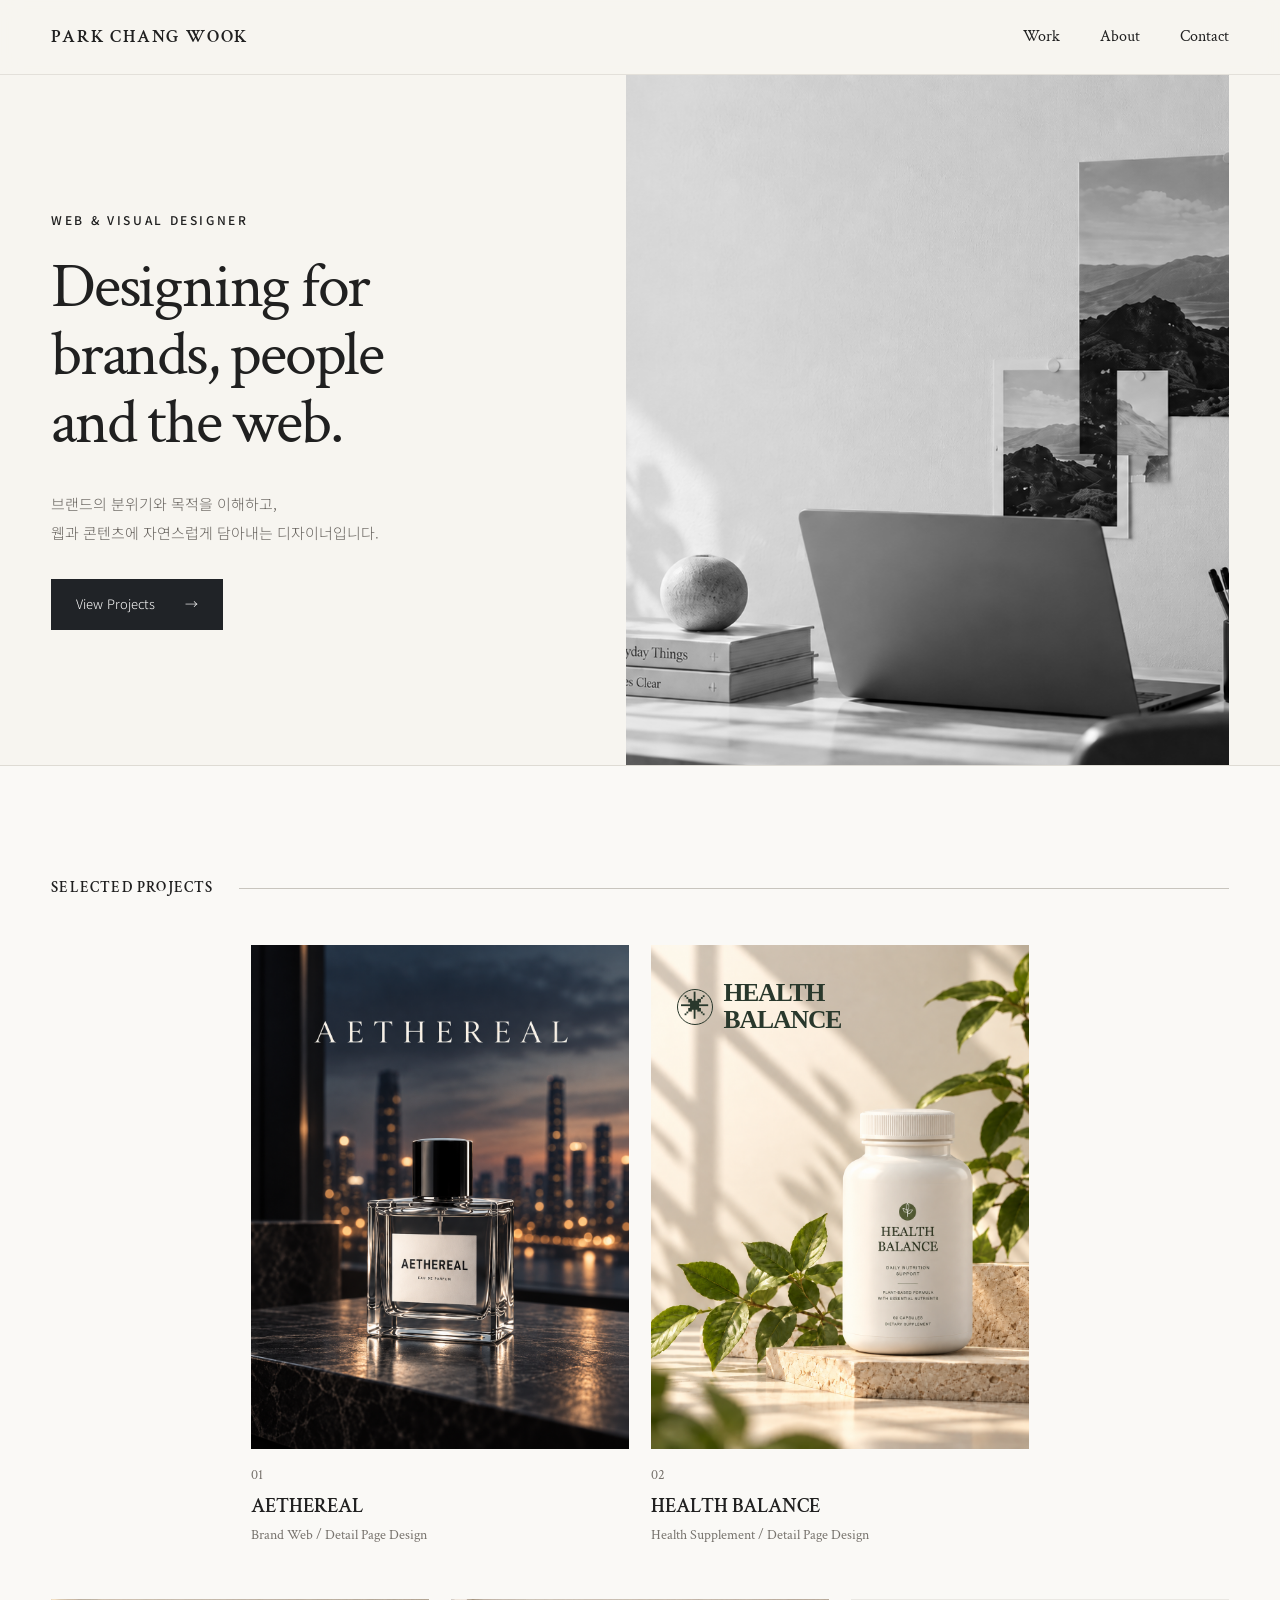
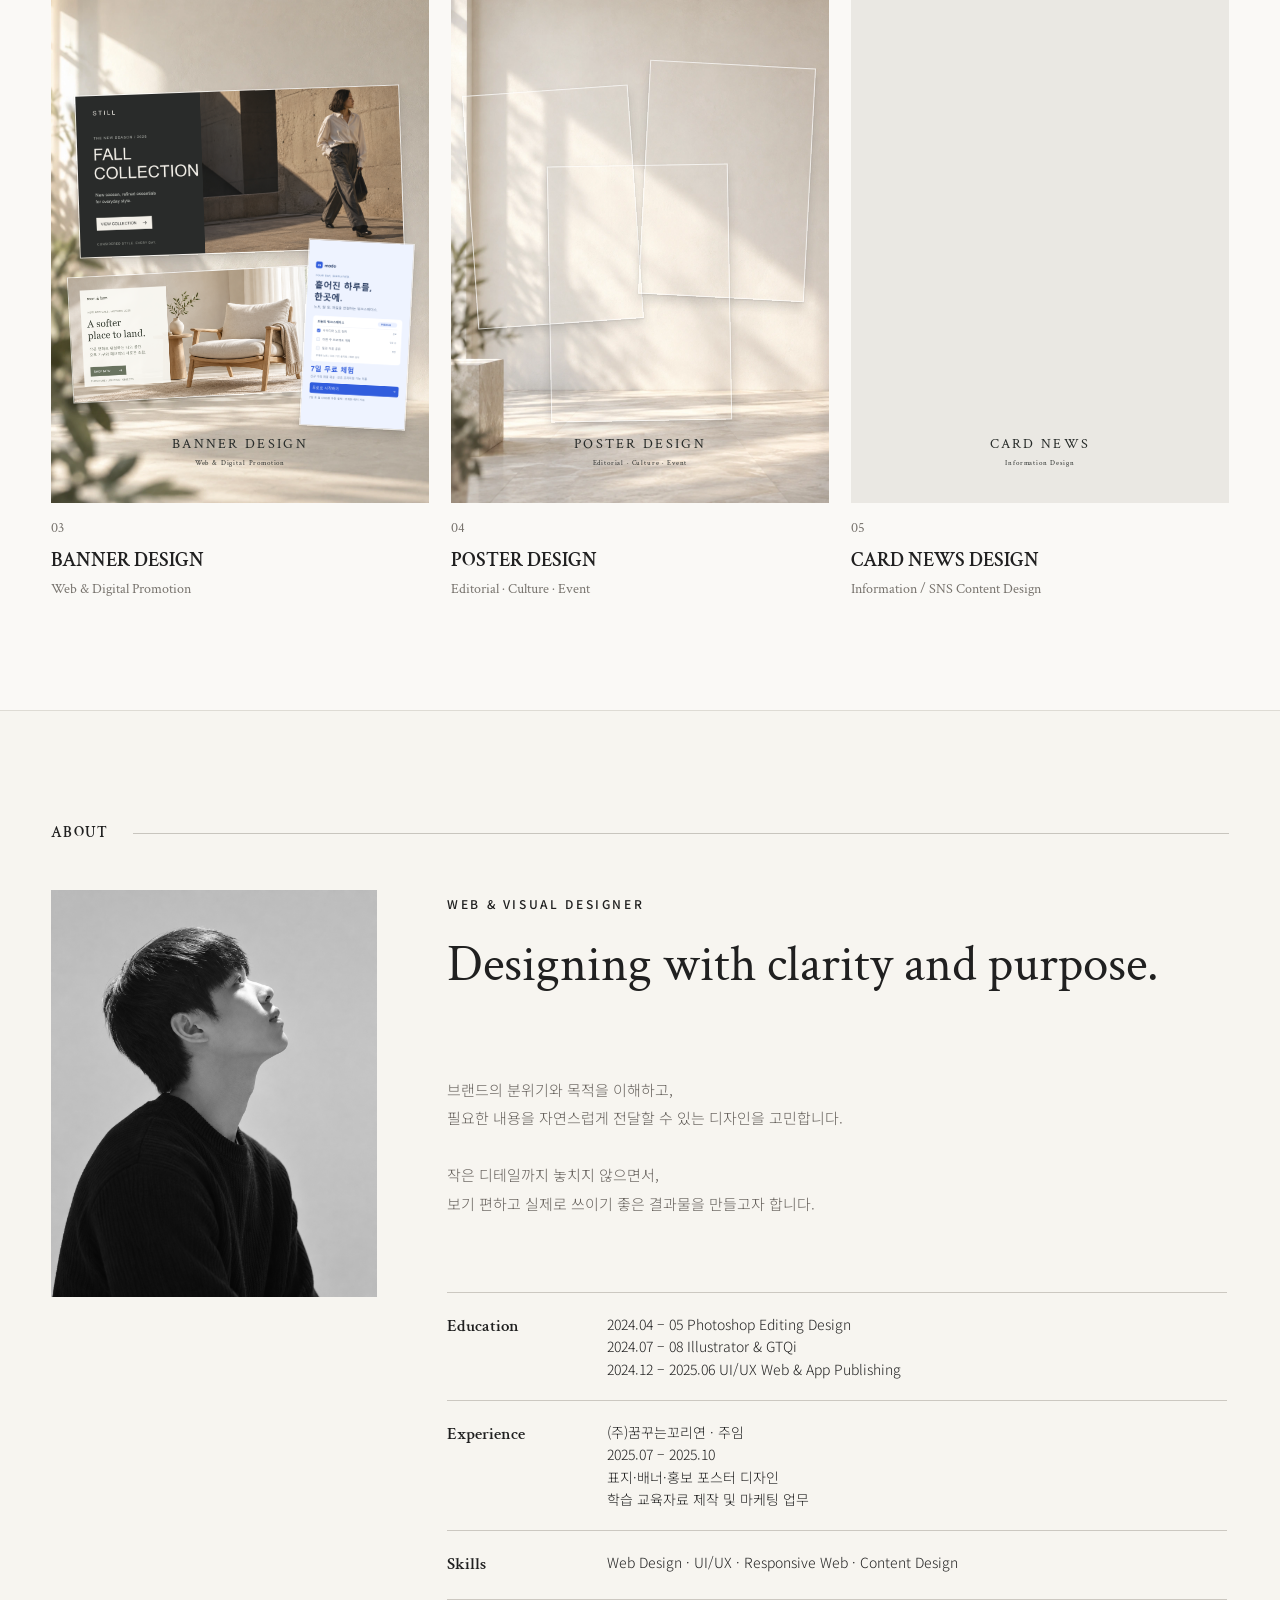
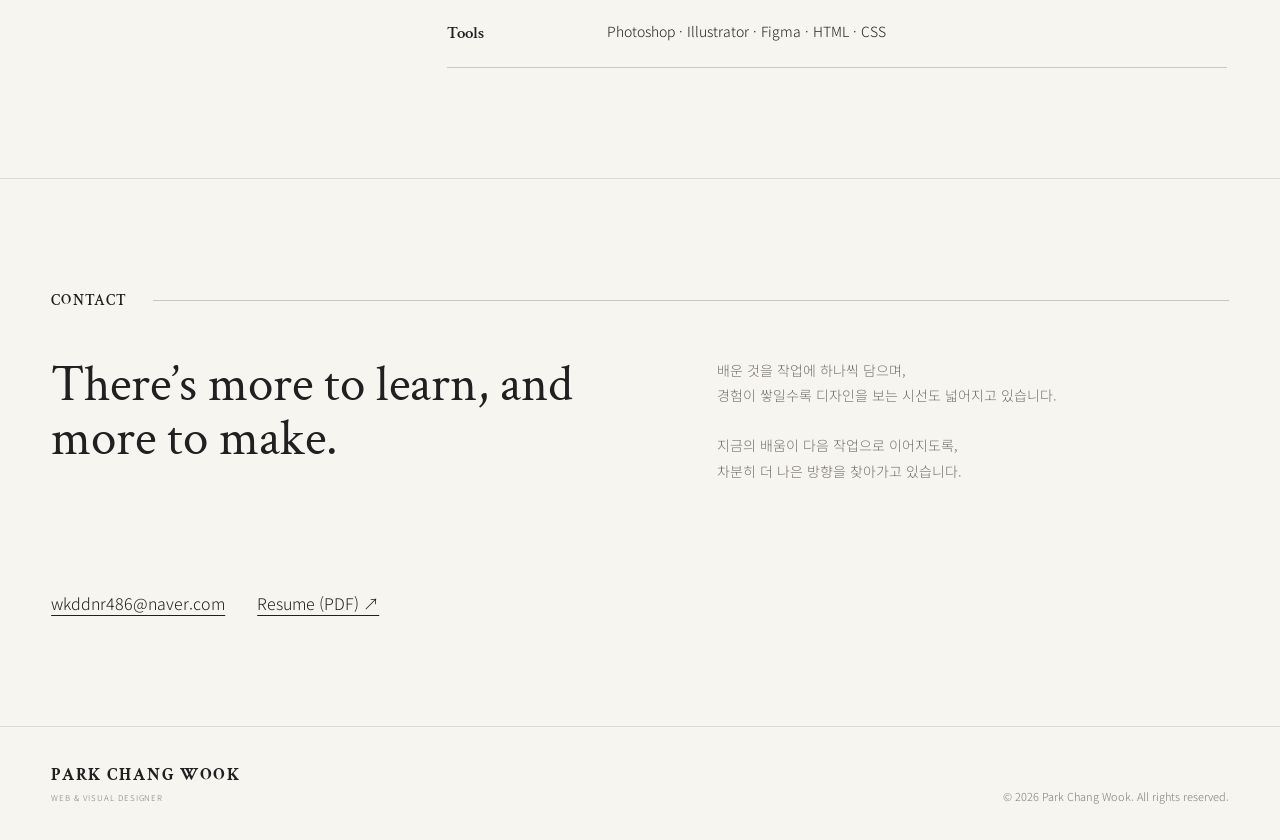
==== commit a395d13b: "Add files via upload" ====
--- a/index.html
+++ b/index.html
@@ -1,552 +1,552 @@
-<!DOCTYPE html>
-<html lang="ko">
-<head>
-  <meta charset="UTF-8">
-
-  <meta
-    name="viewport"
-    content="width=device-width, initial-scale=1"
-  >
-
-  <title>Park Chang Wook | Web & Visual Designer</title>
-  <meta name="description" content="박창욱의 웹디자인 포트폴리오. 브랜드 웹·상세페이지, 배너, 포스터, 카드뉴스 디자인 작업을 소개합니다.">
-  <meta property="og:title" content="Park Chang Wook | Web & Visual Designer">
-  <meta property="og:description" content="박창욱의 웹디자인 포트폴리오. 브랜드 웹·상세페이지, 배너, 포스터, 카드뉴스 디자인 작업을 소개합니다.">
-  <meta property="og:type" content="website">
-
-  <!-- Google Fonts -->
-  <link rel="preconnect" href="https://fonts.googleapis.com">
-  <link rel="preconnect" href="https://fonts.gstatic.com" crossorigin>
-
-  <link
-    href="https://fonts.googleapis.com/css2?family=Crimson+Text:wght@400;600&family=Noto+Sans+KR:wght@300;400;500;600&display=swap"
-    rel="stylesheet"
-  >
-
-  <!-- CSS -->
-  <link rel="stylesheet" href="style.css?v=20261006-submission">
-  
-  <link rel="stylesheet" href="health-balance-thumbnail.css">
-</head>
-
-
-<body>
-
-  <!-- =========================
-       HEADER
-  ========================== -->
-
-  <header class="header">
-
-    <div class="inner header-inner">
-
-      <a href="#" class="logo">
-        PARK CHANG WOOK
-      </a>
-
-
-      <nav class="nav">
-
-        <a href="#work">
-          Work
-        </a>
-
-        <a href="#about">
-          About
-        </a>
-
-        <a href="#contact">
-          Contact
-        </a>
-
-      </nav>
-
-    </div>
-
-  </header>
-
-
-
-  <main>
-
-
-    <!-- =========================
-         HERO
-    ========================== -->
-
-    <section class="hero">
-
-      <div class="inner hero-grid">
-
-
-        <!-- LEFT -->
-
-        <div class="hero-copy">
-
-          <span class="eyebrow">
-            WEB & VISUAL DESIGNER
-          </span>
-
-
-          <h1>
-    Designing for<br>
-    brands, people<br>
-    and the web.
-  </h1>
-
-  <p>
-    브랜드의 분위기와 목적을 이해하고,<br>
-    웹과 콘텐츠에 자연스럽게 담아내는 디자이너입니다.
-  </p>
-
-
-
-          <a
-            href="#work"
-            class="button"
-          >
-
-            View Projects
-
-            <span>
-              →
-            </span>
-
-          </a>
-
-        </div>
-
-
-
-        <!-- RIGHT -->
-
-        <div class="hero-image">
-
-          <img
-            src="web-assets/img/hero.webp"
-            alt="Designer workspace"
-          >
-
-
-          <div class="hero-message">
-
-            <p>
-              
-            </p>
-
-            <span>
-              
-            </span>
-
-          </div>
-
-        </div>
-
-
-      </div>
-
-    </section>
-
-
-
-
-    <!-- =========================
-         PROJECTS
-    ========================== -->
-
-    <section
-      id="work"
-      class="section projects-section"
-    >
-
-      <div class="inner">
-
-
-        <div class="section-heading">
-
-          <div class="heading-line">
-
-            <h2>
-              SELECTED PROJECTS
-            </h2>
-
-          </div>
-
-        </div>
-
-
-
-        <div class="projects-grid">
-
-
-          <!-- PROJECT 01 -->
-<article class="project-card">
-  <a href="project-aethereal.html">
-    <div class="project-image">
-      <img
-        src="web-assets/img/AETHREAL 썸네일.webp"
-        alt="AETHEREAL 남성 향수 브랜드 디자인"
-        loading="lazy"
-        decoding="async"
-      >
-    </div>
-
-    <span class="number">01</span>
-    <h3>AETHEREAL</h3>
-    <p>Brand Web / Detail Page Design</p>
-  </a>
-</article>
-
-
-
-
-          <!-- PROJECT 02 -->
-
-          <article class="project-card">
-
-            <a href="project-health-balance.html">
-
-              <div class="project-image hb-thumbnail"><span class="hb-wordmark"><span class="hb-mark" aria-hidden="true">✳</span><span><b>HEALTH<br>BALANCE</b></span></span>
-
-                <img
-                  src="web-assets/img/건강보조식품 썸네일.webp"
-                  alt="밝은 석재와 잎 사이의 HEALTH BALANCE 제품" loading="lazy" decoding="async"
-                >
-
-              </div>
-
-
-              <span class="number">
-                02
-              </span>
-
-
-              <h3>
-                HEALTH BALANCE
-              </h3>
-
-
-              <p>
-                Health Supplement / Detail Page Design
-              </p>
-
-            </a>
-
-          </article>
-
-
-
-
-
-
-
-
-
-
-
-
-          <!-- PROJECT 03: BANNER DESIGN -->
-          <article class="project-card">
-            <a href="project-banner-design.html">
-              <div class="project-image content-thumbnail collage-thumbnail collage-banner" role="img" aria-label="BANNER DESIGN — 실제 작업물 3종을 배치한 컬렉션">
-                <div class="collage-stage" aria-hidden="true"><img class="collage-art collage-fashion" src="web-assets/banner-design-2026/exports/01-fashion-web.webp" alt="Fashion 시즌 컬렉션 배너" loading="lazy" decoding="async">
-<img class="collage-art collage-living" src="web-assets/banner-design-2026/exports/02-living-web.webp" alt="Living 신상품 배너" loading="lazy" decoding="async">
-<img class="collage-art collage-modo" src="banner-design-2026/exports/05-membership-story.png" alt="MODO 멤버십 배너" loading="lazy" decoding="async"></div>
-                <div class="collage-caption" aria-hidden="true"><span>BANNER DESIGN</span><small>Web & Digital Promotion</small></div>
-              </div>
-              <span class="number">03</span>
-              <h3>BANNER DESIGN</h3>
-              <p>Web &amp; Digital Promotion</p>
-            </a>
-          </article>
-
-          <!-- PROJECT 04: POSTER DESIGN -->
-          <article class="project-card">
-            <a href="project-poster-design.html">
-              <div class="project-image content-thumbnail collage-thumbnail collage-poster" role="img" aria-label="POSTER DESIGN — 실제 작업물 3종을 배치한 컬렉션">
-                <div class="collage-stage" aria-hidden="true"><img class="collage-art collage-moment" src="poster-design-2026/exports/01-the-moment-within.webp" alt="THE MOMENT WITHIN 전시 포스터" loading="lazy" decoding="async">
-<img class="collage-art collage-book" src="poster-design-2026/exports/03-seoul-book-fair.webp" alt="SEOUL BOOK FAIR 행사 포스터" loading="lazy" decoding="async">
-<img class="collage-art collage-jazz" src="poster-design-2026/exports/02-seoul-jazz-night.webp" alt="SEOUL JAZZ NIGHT 공연 포스터" loading="lazy" decoding="async"></div>
-                <div class="collage-caption" aria-hidden="true"><span>POSTER DESIGN</span><small>Editorial · Culture · Event</small></div>
-              </div>
-              <span class="number">04</span>
-              <h3>POSTER DESIGN</h3>
-              <p>Editorial · Culture · Event</p>
-            </a>
-          </article>
-
-          <!-- PROJECT 05: CARD NEWS DESIGN -->
-          <article class="project-card">
-            <a href="project-card-news-design.html">
-              <div class="project-image content-thumbnail collage-card-news"><img src="img/thumbnail-series/card-news-no-caption.webp" alt="CARD NEWS DESIGN — Digital Fatigue와 Privacy Protection 카드뉴스" width="1086" height="1448" loading="lazy" decoding="async"><div class="collage-caption" aria-hidden="true"><span>CARD NEWS</span><small>Information Design</small></div></div>
-              <span class="number">05</span>
-              <h3>CARD NEWS DESIGN</h3>
-              <p>Information / SNS Content Design</p>
-            </a>
-          </article>
-
-        </div>
-
-      </div>
-
-    </section>
-
-
-
-
-    <!-- =========================
-         ABOUT
-    ========================== -->
-
-    <section
-      id="about"
-      class="section about"
-    >
-
-      <div class="inner">
-
-
-        <div class="section-heading simple">
-
-          <div class="heading-line">
-
-            <h2>
-              ABOUT
-            </h2>
-
-          </div>
-
-        </div>
-
-
-
-        <div class="about-grid">
-
-
-          <!-- PROFILE IMAGE -->
-
-          <div class="about-photo">
-
-            <img
-              src="web-assets/img/박창욱.webp"
-              alt="웹디자이너 박창욱 프로필 사진" loading="lazy" decoding="async"
-            >
-
-          </div>
-
-
-
-          <!-- ABOUT TEXT -->
-
-          <div class="about-content">
-
-            <span class="eyebrow">
-              WEB & VISUAL DESIGNER
-            </span>
-
-
-            <h2>
-              Designing with clarity and purpose.
-            </h2>
-
-
-            <p class="about-description">
-
-              브랜드의 분위기와 목적을 이해하고,
-            필요한 내용을 자연스럽게 전달할 수 있는 디자인을 고민합니다.
-
-            작은 디테일까지 놓치지 않으면서,
-            보기 편하고 실제로 쓰이기 좋은 결과물을 만들고자 합니다.
-
-            </p>
-
-
-
-            <div class="about-info">
-
-
-              <!-- EDUCATION -->
-
-              <div class="info-row">
-
-                <strong>
-                  Education
-                </strong>
-
-
-                <div>
-
-                  <p>
-  <span class="date">2024.04 – 05</span>
-  <span>Photoshop Editing Design</span>
-</p>
-<p>
-  <span class="date">2024.07 – 08</span>
-  <span>Illustrator & GTQi</span>
-</p>
-<p>
-  <span class="date">2024.12 – 2025.06</span>
-  <span>UI/UX Web & App Publishing</span>
-</p>
-
-                </div>
-
-              </div>
-
-              <!-- Experience -->
-
-              <div class="info-row">
-
-                <strong>
-                  Experience
-                </strong>
-
-
-                <div>
-
-                  <p>
-                    <span class="company">(주)꿈꾸는꼬리연 · 주임</span><br>2025.07 – 2025.10<br>표지·배너·홍보 포스터 디자인<br>학습 교육자료 제작 및 마케팅 업무
-                  </p>
-
-                </div>
-
-              </div>
-
-
-
-              <!-- SKILLS -->
-
-              <div class="info-row">
-
-                <strong>
-                  Skills
-                </strong>
-
-
-                <div>
-
-                  <p>
-                    Web Design · UI/UX · Responsive Web · Content Design
-                  </p>
-
-                </div>
-
-              </div>
-
-
-
-              <!-- TOOLS -->
-
-              <div class="info-row">
-
-                <strong>
-                  Tools
-                </strong>
-
-
-                <div>
-
-                  <p>
-                    Photoshop · Illustrator · Figma · HTML · CSS
-                  </p>
-
-                </div>
-
-              </div>
-
-
-            </div>
-
-          </div>
-
-
-        </div>
-
-      </div>
-
-    </section>
-
-
-
-
-    <!-- =========================
-         CONTACT
-    ========================== -->
-
-    <section
-      id="contact"
-      class="section contact"
-    >
-
-      <div class="inner">
-
-
-        <div class="section-heading simple">
-
-          <div class="heading-line">
-
-            <h2>
-              CONTACT
-            </h2>
-
-          </div>
-
-        </div>
-
-
-
-        <div class="contact-copy">
-          <h2>There’s more to learn, and more to make.</h2>
-          <p>배운 것을 작업에 하나씩 담으며,
-경험이 쌓일수록 디자인을 보는 시선도 넓어지고 있습니다.
-
-지금의 배움이 다음 작업으로 이어지도록,
-차분히 더 나은 방향을 찾아가고 있습니다.</p>
-          <div class="contact-links"><a href="mailto:wkddnr486@naver.com">wkddnr486@naver.com</a><a href="documents/park-chang-wook-resume.pdf" target="_blank" rel="noopener">Resume (PDF) ↗</a></div>
-        </div>
-
-      </div>
-
-    </section>
-
-
-  </main>
-
-
-
-
-  <!-- =========================
-       FOOTER
-  ========================== -->
-
-  <footer class="footer">
-
-    <div class="inner footer-inner">
-
-
-      <div class="footer-logo">
-
-        <strong>
-          PARK CHANG WOOK
-        </strong>
-
-        <span>
-          WEB & VISUAL DESIGNER
-        </span>
-
-      </div>
-
-
-      <p>
-        © 2026 Park Chang Wook.
-        All rights reserved.
-      </p>
-
-
-    </div>
-
-  </footer>
-
-
-</body>
+<!DOCTYPE html>
+<html lang="ko">
+<head>
+  <meta charset="UTF-8">
+
+  <meta
+    name="viewport"
+    content="width=device-width, initial-scale=1"
+  >
+
+  <title>Park Chang Wook | Web & Visual Designer</title>
+  <meta name="description" content="박창욱의 웹디자인 포트폴리오. 브랜드 웹·상세페이지, 배너, 포스터, 카드뉴스 디자인 작업을 소개합니다.">
+  <meta property="og:title" content="Park Chang Wook | Web & Visual Designer">
+  <meta property="og:description" content="박창욱의 웹디자인 포트폴리오. 브랜드 웹·상세페이지, 배너, 포스터, 카드뉴스 디자인 작업을 소개합니다.">
+  <meta property="og:type" content="website">
+
+  <!-- Google Fonts -->
+  <link rel="preconnect" href="https://fonts.googleapis.com">
+  <link rel="preconnect" href="https://fonts.gstatic.com" crossorigin>
+
+  <link
+    href="https://fonts.googleapis.com/css2?family=Crimson+Text:wght@400;600&family=Noto+Sans+KR:wght@300;400;500;600&display=swap"
+    rel="stylesheet"
+  >
+
+  <!-- CSS -->
+  <link rel="stylesheet" href="style.css?v=20261006-submission">
+  
+  <link rel="stylesheet" href="health-balance-thumbnail.css">
+</head>
+
+
+<body>
+
+  <!-- =========================
+       HEADER
+  ========================== -->
+
+  <header class="header">
+
+    <div class="inner header-inner">
+
+      <a href="#" class="logo">
+        PARK CHANG WOOK
+      </a>
+
+
+      <nav class="nav">
+
+        <a href="#work">
+          Work
+        </a>
+
+        <a href="#about">
+          About
+        </a>
+
+        <a href="#contact">
+          Contact
+        </a>
+
+      </nav>
+
+    </div>
+
+  </header>
+
+
+
+  <main>
+
+
+    <!-- =========================
+         HERO
+    ========================== -->
+
+    <section class="hero">
+
+      <div class="inner hero-grid">
+
+
+        <!-- LEFT -->
+
+        <div class="hero-copy">
+
+          <span class="eyebrow">
+            WEB & VISUAL DESIGNER
+          </span>
+
+
+          <h1>
+    Designing for<br>
+    brands, people<br>
+    and the web.
+  </h1>
+
+  <p>
+    브랜드의 분위기와 목적을 이해하고,<br>
+    웹과 콘텐츠에 자연스럽게 담아내는 디자이너입니다.
+  </p>
+
+
+
+          <a
+            href="#work"
+            class="button"
+          >
+
+            View Projects
+
+            <span>
+              →
+            </span>
+
+          </a>
+
+        </div>
+
+
+
+        <!-- RIGHT -->
+
+        <div class="hero-image">
+
+          <img
+            src="web-assets/img/hero.webp"
+            alt="Designer workspace"
+          >
+
+
+          <div class="hero-message">
+
+            <p>
+              
+            </p>
+
+            <span>
+              
+            </span>
+
+          </div>
+
+        </div>
+
+
+      </div>
+
+    </section>
+
+
+
+
+    <!-- =========================
+         PROJECTS
+    ========================== -->
+
+    <section
+      id="work"
+      class="section projects-section"
+    >
+
+      <div class="inner">
+
+
+        <div class="section-heading">
+
+          <div class="heading-line">
+
+            <h2>
+              SELECTED PROJECTS
+            </h2>
+
+          </div>
+
+        </div>
+
+
+
+        <div class="projects-grid">
+
+
+          <!-- PROJECT 01 -->
+<article class="project-card">
+  <a href="project-aethereal.html">
+    <div class="project-image">
+      <img
+        src="web-assets/img/aethereal-thumbnail.webp"
+        alt="AETHEREAL 남성 향수 브랜드 디자인"
+        loading="lazy"
+        decoding="async"
+      >
+    </div>
+
+    <span class="number">01</span>
+    <h3>AETHEREAL</h3>
+    <p>Brand Web / Detail Page Design</p>
+  </a>
+</article>
+
+
+
+
+          <!-- PROJECT 02 -->
+
+          <article class="project-card">
+
+            <a href="project-health-balance.html">
+
+              <div class="project-image hb-thumbnail"><span class="hb-wordmark"><span class="hb-mark" aria-hidden="true">✳</span><span><b>HEALTH<br>BALANCE</b></span></span>
+
+                <img
+                  src="web-assets/img/health-balance-thumbnail.webp"
+                  alt="밝은 석재와 잎 사이의 HEALTH BALANCE 제품" loading="lazy" decoding="async"
+                >
+
+              </div>
+
+
+              <span class="number">
+                02
+              </span>
+
+
+              <h3>
+                HEALTH BALANCE
+              </h3>
+
+
+              <p>
+                Health Supplement / Detail Page Design
+              </p>
+
+            </a>
+
+          </article>
+
+
+
+
+
+
+
+
+
+
+
+
+          <!-- PROJECT 03: BANNER DESIGN -->
+          <article class="project-card">
+            <a href="project-banner-design.html">
+              <div class="project-image content-thumbnail collage-thumbnail collage-banner" role="img" aria-label="BANNER DESIGN — 실제 작업물 3종을 배치한 컬렉션">
+                <div class="collage-stage" aria-hidden="true"><img class="collage-art collage-fashion" src="web-assets/banner-design-2026/exports/01-fashion-web.webp" alt="Fashion 시즌 컬렉션 배너" loading="lazy" decoding="async">
+<img class="collage-art collage-living" src="web-assets/banner-design-2026/exports/02-living-web.webp" alt="Living 신상품 배너" loading="lazy" decoding="async">
+<img class="collage-art collage-modo" src="banner-design-2026/exports/05-membership-story.png" alt="MODO 멤버십 배너" loading="lazy" decoding="async"></div>
+                <div class="collage-caption" aria-hidden="true"><span>BANNER DESIGN</span><small>Web & Digital Promotion</small></div>
+              </div>
+              <span class="number">03</span>
+              <h3>BANNER DESIGN</h3>
+              <p>Web &amp; Digital Promotion</p>
+            </a>
+          </article>
+
+          <!-- PROJECT 04: POSTER DESIGN -->
+          <article class="project-card">
+            <a href="project-poster-design.html">
+              <div class="project-image content-thumbnail collage-thumbnail collage-poster" role="img" aria-label="POSTER DESIGN — 실제 작업물 3종을 배치한 컬렉션">
+                <div class="collage-stage" aria-hidden="true"><img class="collage-art collage-moment" src="poster-design-2026/exports/01-the-moment-within.webp" alt="THE MOMENT WITHIN 전시 포스터" loading="lazy" decoding="async">
+<img class="collage-art collage-book" src="poster-design-2026/exports/03-seoul-book-fair.webp" alt="SEOUL BOOK FAIR 행사 포스터" loading="lazy" decoding="async">
+<img class="collage-art collage-jazz" src="poster-design-2026/exports/02-seoul-jazz-night.webp" alt="SEOUL JAZZ NIGHT 공연 포스터" loading="lazy" decoding="async"></div>
+                <div class="collage-caption" aria-hidden="true"><span>POSTER DESIGN</span><small>Editorial · Culture · Event</small></div>
+              </div>
+              <span class="number">04</span>
+              <h3>POSTER DESIGN</h3>
+              <p>Editorial · Culture · Event</p>
+            </a>
+          </article>
+
+          <!-- PROJECT 05: CARD NEWS DESIGN -->
+          <article class="project-card">
+            <a href="project-card-news-design.html">
+              <div class="project-image content-thumbnail collage-card-news"><img src="img/thumbnail-series/card-news-no-caption.webp" alt="CARD NEWS DESIGN — Digital Fatigue와 Privacy Protection 카드뉴스" width="1086" height="1448" loading="lazy" decoding="async"><div class="collage-caption" aria-hidden="true"><span>CARD NEWS</span><small>Information Design</small></div></div>
+              <span class="number">05</span>
+              <h3>CARD NEWS DESIGN</h3>
+              <p>Information / SNS Content Design</p>
+            </a>
+          </article>
+
+        </div>
+
+      </div>
+
+    </section>
+
+
+
+
+    <!-- =========================
+         ABOUT
+    ========================== -->
+
+    <section
+      id="about"
+      class="section about"
+    >
+
+      <div class="inner">
+
+
+        <div class="section-heading simple">
+
+          <div class="heading-line">
+
+            <h2>
+              ABOUT
+            </h2>
+
+          </div>
+
+        </div>
+
+
+
+        <div class="about-grid">
+
+
+          <!-- PROFILE IMAGE -->
+
+          <div class="about-photo">
+
+            <img
+              src="web-assets/img/profile-park-chang-wook.webp"
+              alt="웹디자이너 박창욱 프로필 사진" loading="lazy" decoding="async"
+            >
+
+          </div>
+
+
+
+          <!-- ABOUT TEXT -->
+
+          <div class="about-content">
+
+            <span class="eyebrow">
+              WEB & VISUAL DESIGNER
+            </span>
+
+
+            <h2>
+              Designing with clarity and purpose.
+            </h2>
+
+
+            <p class="about-description">
+
+              브랜드의 분위기와 목적을 이해하고,
+            필요한 내용을 자연스럽게 전달할 수 있는 디자인을 고민합니다.
+
+            작은 디테일까지 놓치지 않으면서,
+            보기 편하고 실제로 쓰이기 좋은 결과물을 만들고자 합니다.
+
+            </p>
+
+
+
+            <div class="about-info">
+
+
+              <!-- EDUCATION -->
+
+              <div class="info-row">
+
+                <strong>
+                  Education
+                </strong>
+
+
+                <div>
+
+                  <p>
+  <span class="date">2024.04 – 05</span>
+  <span>Photoshop Editing Design</span>
+</p>
+<p>
+  <span class="date">2024.07 – 08</span>
+  <span>Illustrator & GTQi</span>
+</p>
+<p>
+  <span class="date">2024.12 – 2025.06</span>
+  <span>UI/UX Web & App Publishing</span>
+</p>
+
+                </div>
+
+              </div>
+
+              <!-- Experience -->
+
+              <div class="info-row">
+
+                <strong>
+                  Experience
+                </strong>
+
+
+                <div>
+
+                  <p>
+                    <span class="company">(주)꿈꾸는꼬리연 · 주임</span><br>2025.07 – 2025.10<br>표지·배너·홍보 포스터 디자인<br>학습 교육자료 제작 및 마케팅 업무
+                  </p>
+
+                </div>
+
+              </div>
+
+
+
+              <!-- SKILLS -->
+
+              <div class="info-row">
+
+                <strong>
+                  Skills
+                </strong>
+
+
+                <div>
+
+                  <p>
+                    Web Design · UI/UX · Responsive Web · Content Design
+                  </p>
+
+                </div>
+
+              </div>
+
+
+
+              <!-- TOOLS -->
+
+              <div class="info-row">
+
+                <strong>
+                  Tools
+                </strong>
+
+
+                <div>
+
+                  <p>
+                    Photoshop · Illustrator · Figma · HTML · CSS
+                  </p>
+
+                </div>
+
+              </div>
+
+
+            </div>
+
+          </div>
+
+
+        </div>
+
+      </div>
+
+    </section>
+
+
+
+
+    <!-- =========================
+         CONTACT
+    ========================== -->
+
+    <section
+      id="contact"
+      class="section contact"
+    >
+
+      <div class="inner">
+
+
+        <div class="section-heading simple">
+
+          <div class="heading-line">
+
+            <h2>
+              CONTACT
+            </h2>
+
+          </div>
+
+        </div>
+
+
+
+        <div class="contact-copy">
+          <h2>There’s more to learn, and more to make.</h2>
+          <p>배운 것을 작업에 하나씩 담으며,
+경험이 쌓일수록 디자인을 보는 시선도 넓어지고 있습니다.
+
+지금의 배움이 다음 작업으로 이어지도록,
+차분히 더 나은 방향을 찾아가고 있습니다.</p>
+          <div class="contact-links"><a href="mailto:wkddnr486@naver.com">wkddnr486@naver.com</a><a href="documents/park-chang-wook-resume.pdf" target="_blank" rel="noopener">Resume (PDF) ↗</a></div>
+        </div>
+
+      </div>
+
+    </section>
+
+
+  </main>
+
+
+
+
+  <!-- =========================
+       FOOTER
+  ========================== -->
+
+  <footer class="footer">
+
+    <div class="inner footer-inner">
+
+
+      <div class="footer-logo">
+
+        <strong>
+          PARK CHANG WOOK
+        </strong>
+
+        <span>
+          WEB & VISUAL DESIGNER
+        </span>
+
+      </div>
+
+
+      <p>
+        © 2026 Park Chang Wook.
+        All rights reserved.
+      </p>
+
+
+    </div>
+
+  </footer>
+
+
+</body>
 </html>
